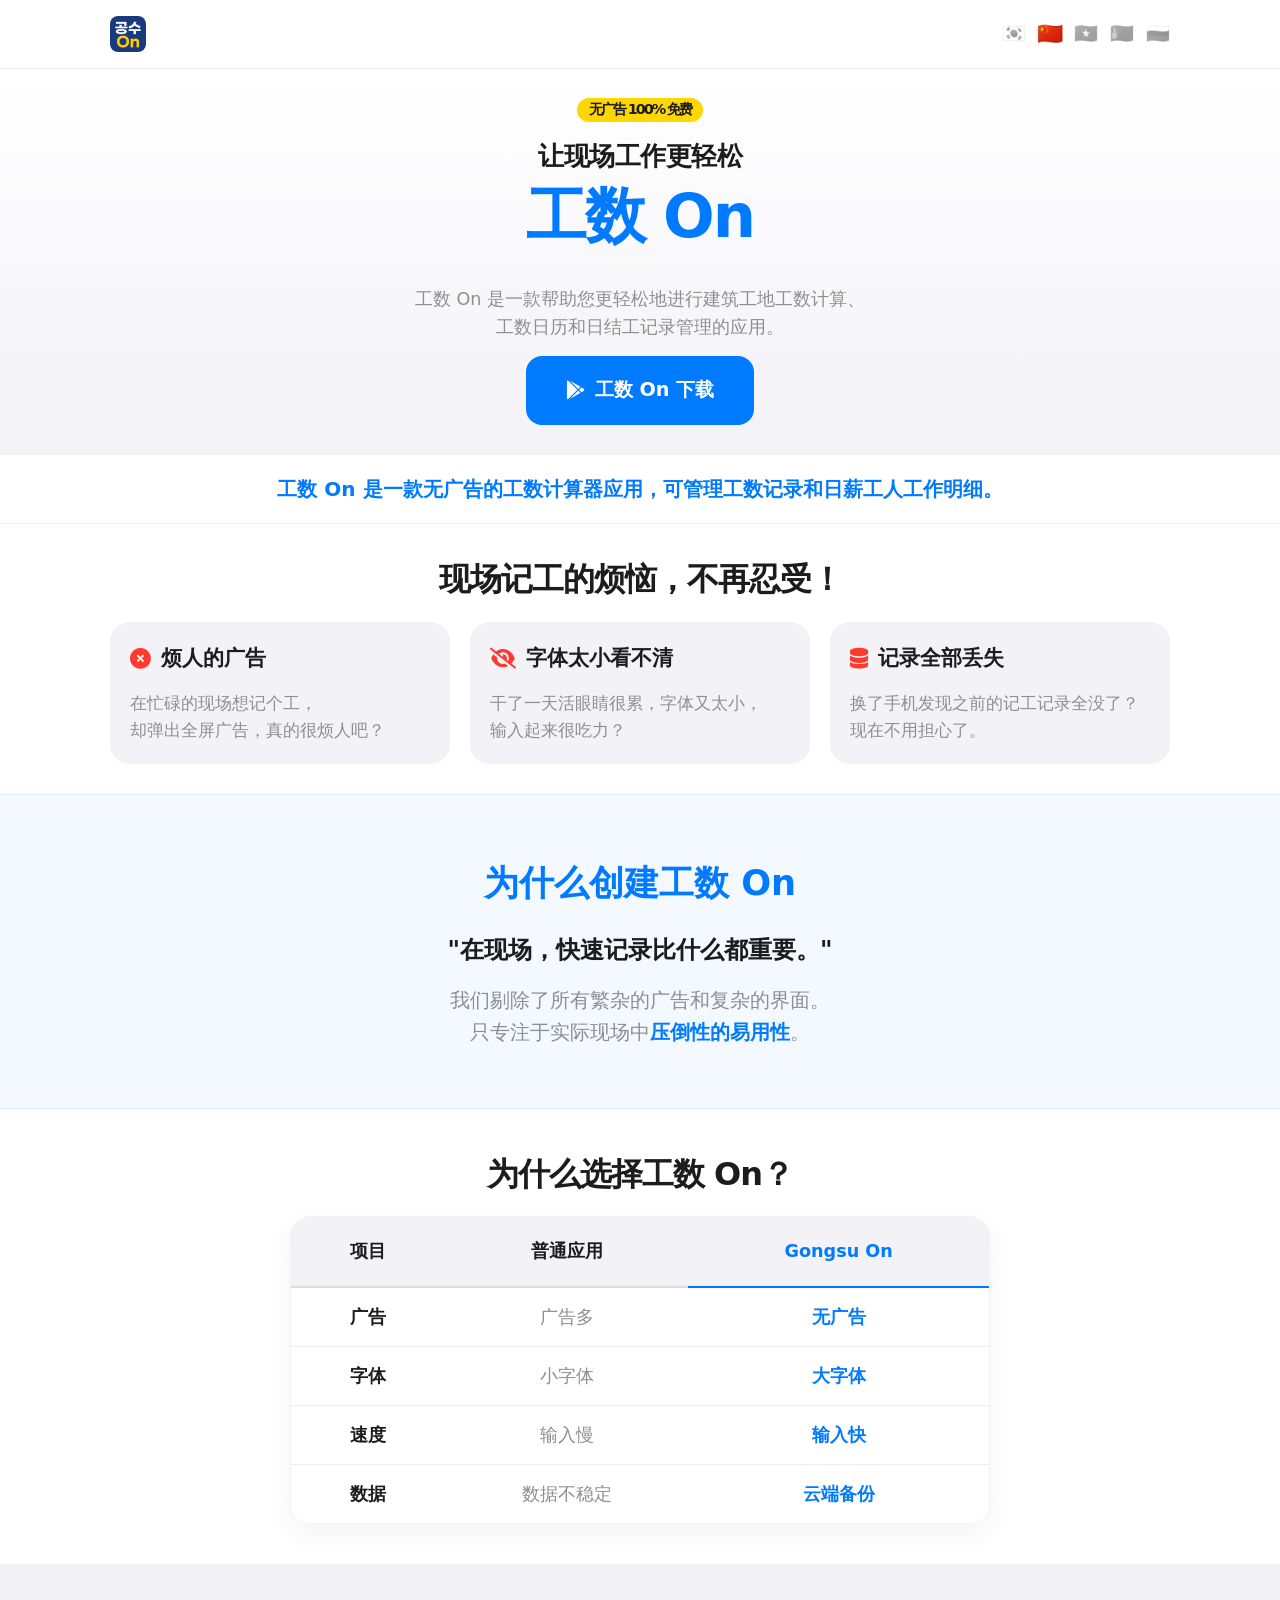
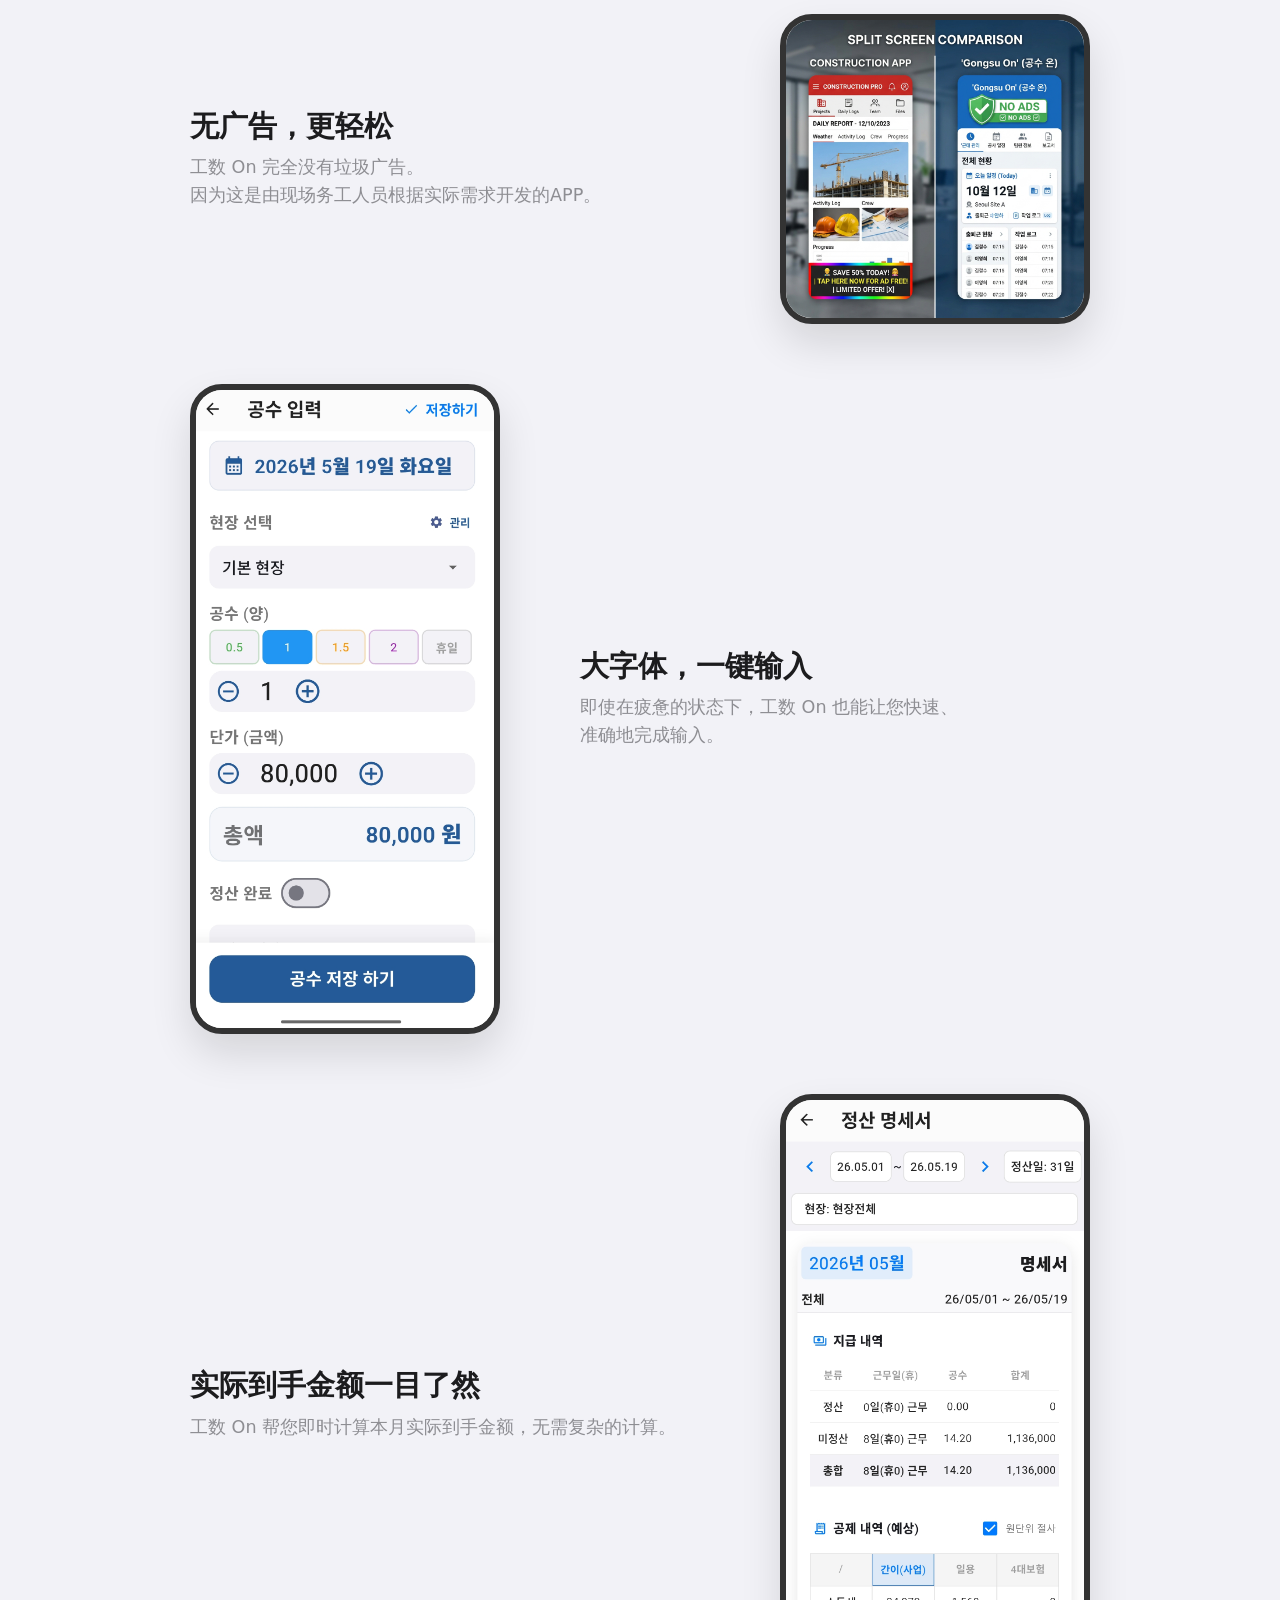
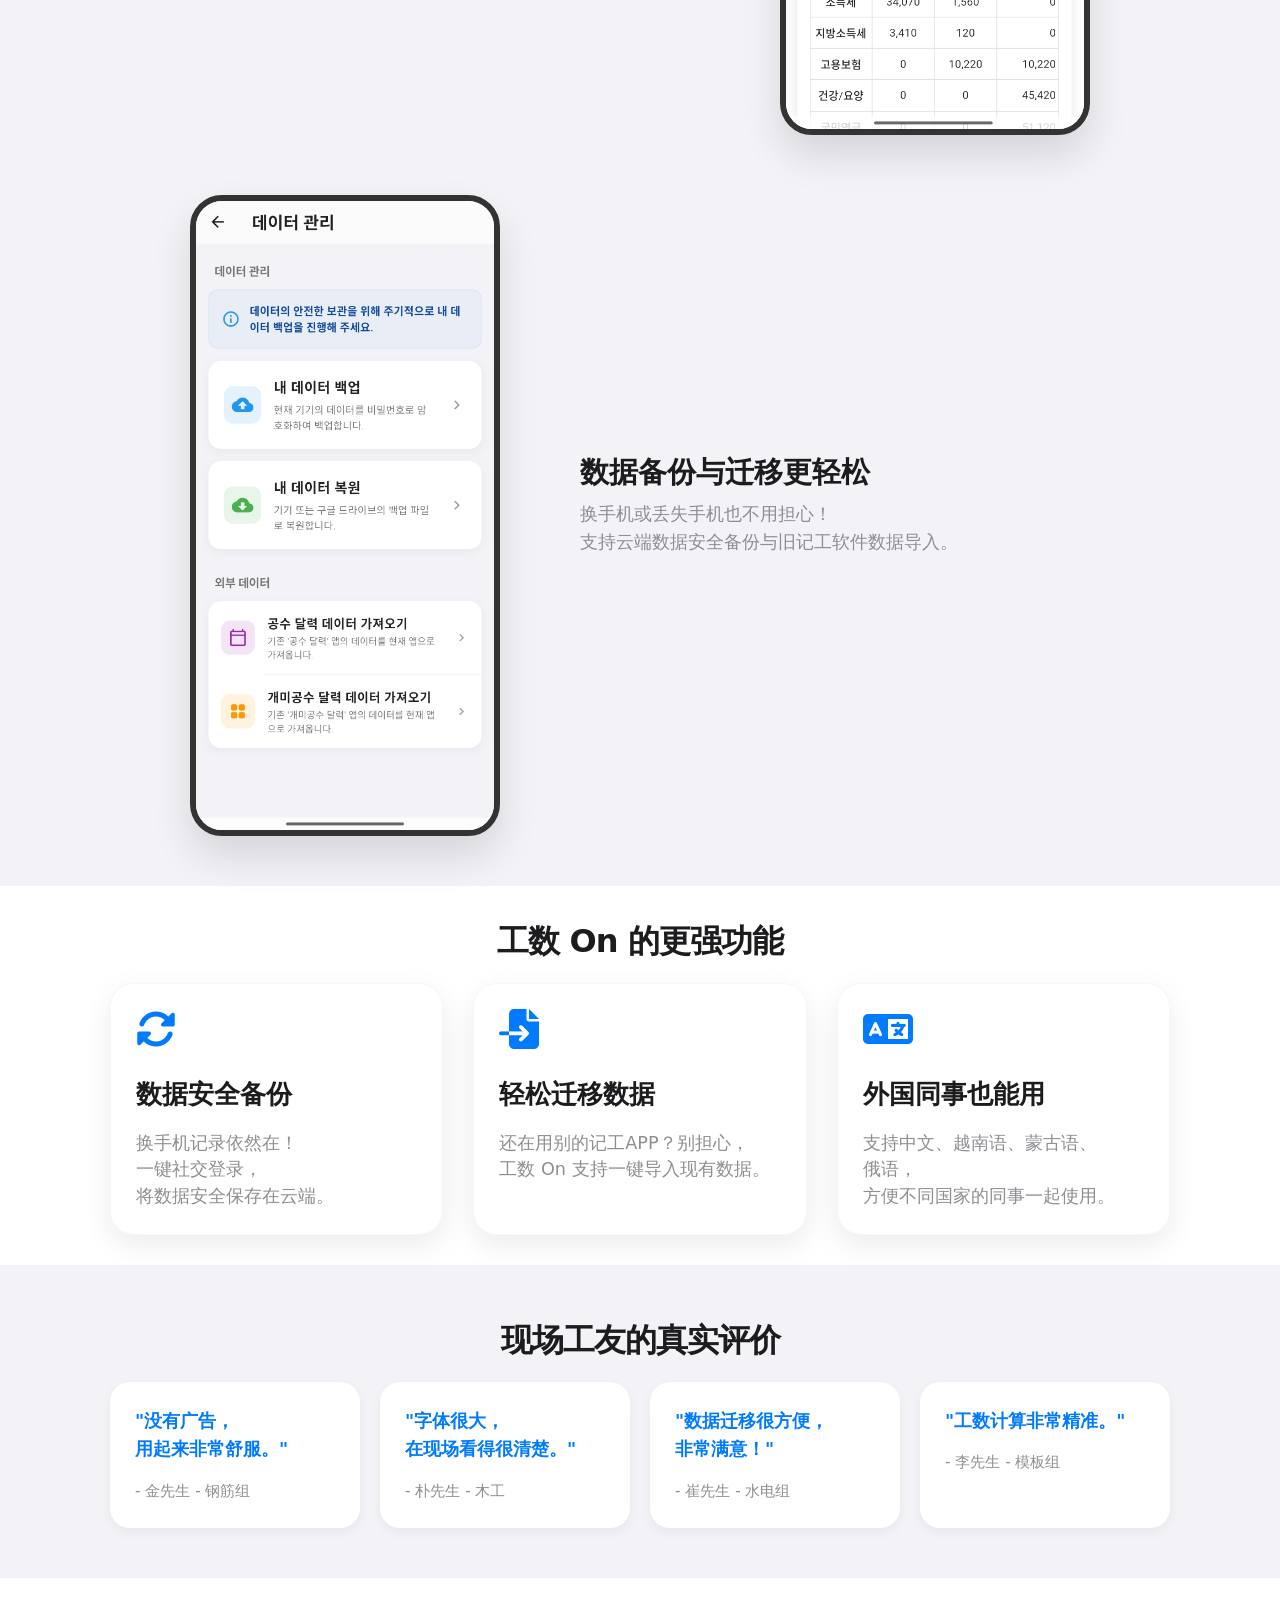
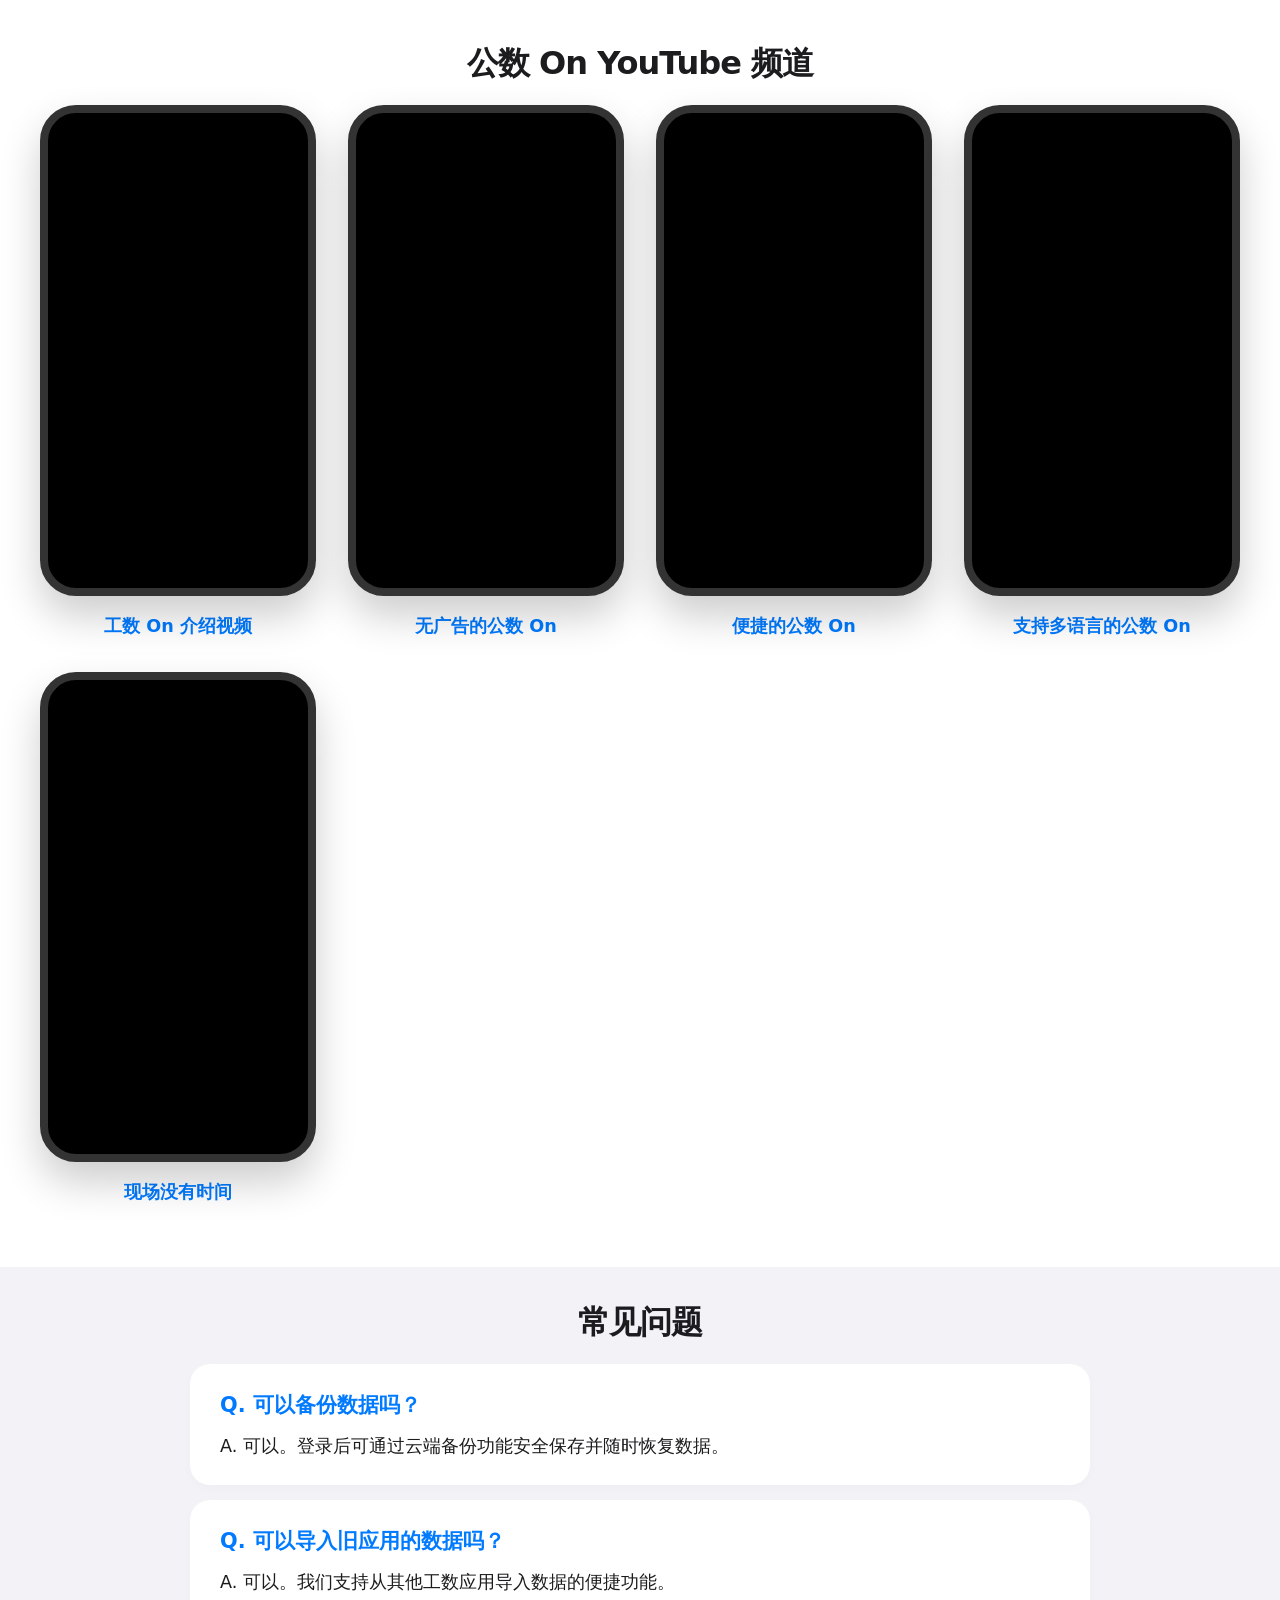
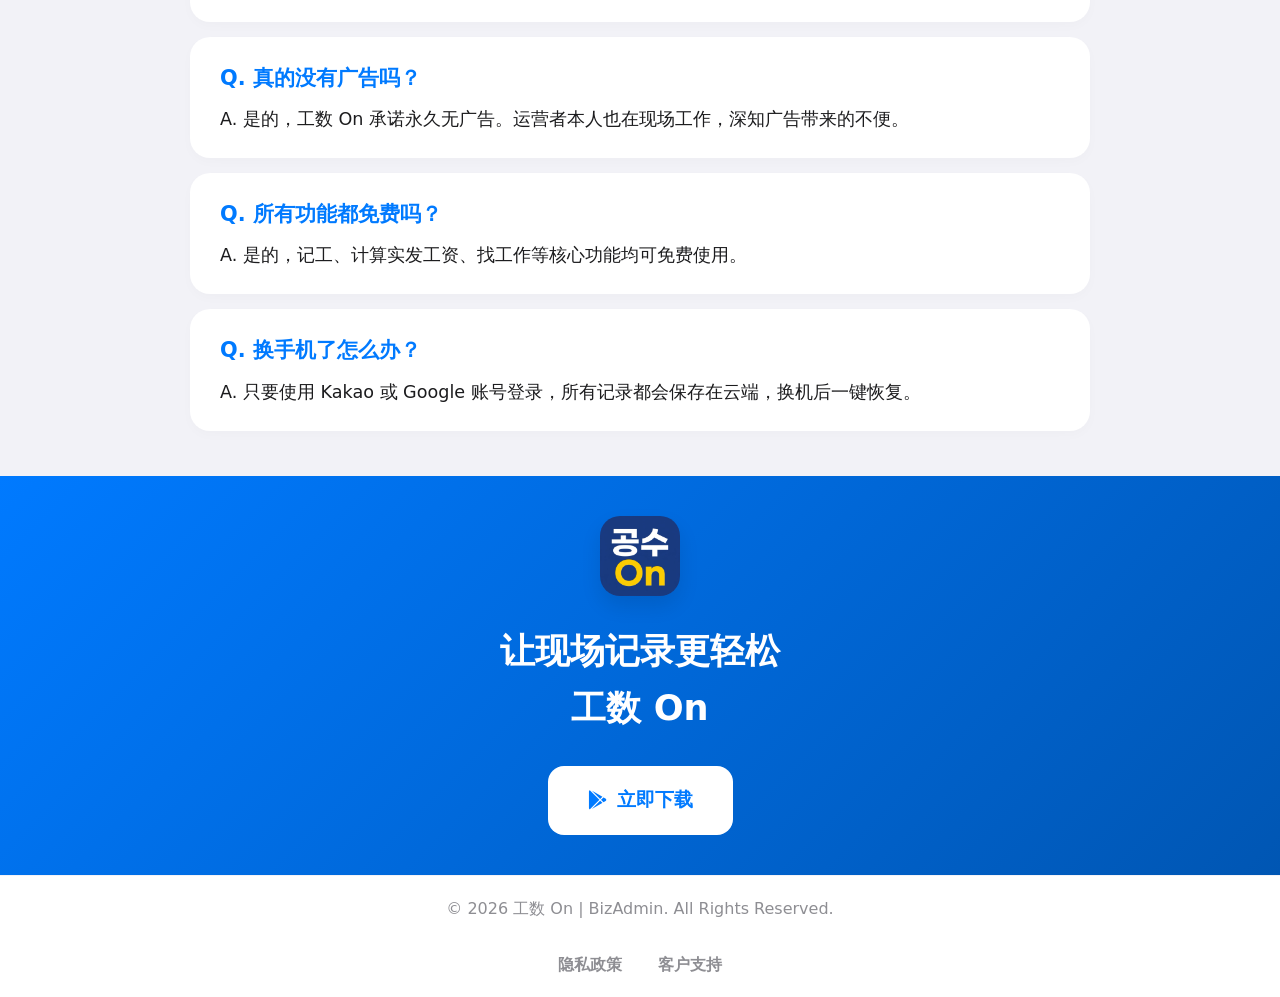
==== cn/index.html @ bff8cd94 "메뉴 추가 서브 메뉴 추가" ====
<!DOCTYPE html>
<html lang="zh">

<head>
    <meta charset="UTF-8">
    <meta name="viewport" content="width=device-width, initial-scale=1.0">

    <!-- SEO Meta Tags -->
    <title>让现场记录更轻松，无广告的工数 On - 智能记工记账计算器</title>
    <meta name="description" content="最简单的无广告记工APP！大字体、快速输入、实时税费计算。建筑现场工人的必备记工工具 —— 工数 On。">
    <meta name="keywords" content="记工计算器, 记工本, 建筑现场APP, 日薪计算, 记工, 现场管理, 无广告APP, 工数 On, 记工日历, 建筑招工">
    <link rel="icon" href="../assets/images/icon.png" type="image/png">
    <link rel="apple-touch-icon" href="../assets/images/icon.png">

    <!-- Open Graph / Facebook -->
    <meta property="og:type" content="website">
    <meta property="og:url" content="https://gongsuon.bizadmin.co.kr/cn/">
    <meta property="og:title" content="让现场记录更轻松，无广告的工数 On - 智能记工记账计算器">
    <meta property="og:description" content="最简单的无广告记工APP！大字体、快速输入、实时税费计算。">
    <meta property="og:image" content="https://gongsuon.bizadmin.co.kr/assets/images/og-image.png">

    <!-- Twitter -->
    <meta property="twitter:card" content="summary_large_image">
    <meta property="twitter:url" content="https://gongsuon.bizadmin.co.kr/cn/">
    <meta property="twitter:title" content="让现场记录更轻松，无广告的工数 On - 智能记工记账计算器">
    <meta property="twitter:description" content="最简单的无广告记工APP！大字体、快速输入、实时税费计算。">
    <meta property="twitter:image" content="https://gongsuon.bizadmin.co.kr/assets/images/og-image.png">

    <!-- Structured Data (JSON-LD) -->
    <script type="application/ld+json">
    {
      "@context": "https://schema.org",
      "@type": "SoftwareApplication",
      "name": "工数 On",
      "operatingSystem": "ANDROID",
      "applicationCategory": "BusinessApplication",
      "offers": {
        "@type": "Offer",
        "price": "0",
        "priceCurrency": "KRW"
      },
      "aggregateRating": {
        "@type": "AggregateRating",
        "ratingValue": "5.0",
        "ratingCount": "100"
      }
    }
    </script>
    <script type="application/ld+json">
    {
      "@context": "https://schema.org",
      "@type": "FAQPage",
      "mainEntity": [{
        "@type": "Question",
        "name": "真的没有广告吗？",
        "acceptedAnswer": {
          "@type": "Answer",
          "text": "是的，工数 On 承诺永久无广告。运营者本人也在现场工作，深知广告带来的不便。"
        }
      },
      {
        "@type": "Question",
        "name": "所有功能都免费吗？",
        "acceptedAnswer": {
          "@type": "Answer",
          "text": "是的，记工、计算实发工资、找工作等核心功能均可免费使用。"
        }
      },
      {
        "@type": "Question",
        "name": "换手机了怎么办？",
        "acceptedAnswer": {
          "@type": "Answer",
          "text": "只要使用 Kakao 或 Google 账号登录，所有记录都会保存在云端，换机后一键恢复。"
        }
      }]
    }
    </script>

    <link rel="stylesheet" href="https://cdnjs.cloudflare.com/ajax/libs/font-awesome/6.4.0/css/all.min.css">
    <style>
        :root {
            --primary: #007AFF;
            --primary-dark: #0056b3;
            --secondary: #FFD700;
            --danger: #FF3B30;
            --text-dark: #1C1C1E;
            --text-gray: #8E8E93;
            --bg-light: #F2F2F7;
            --card-shadow: 0 10px 30px rgba(0, 0, 0, 0.08);
        }

        * {
            margin: 0;
            padding: 0;
            box-sizing: border-box;
        }

        body {
            font-family: 'Pretendard', -apple-system, BlinkMacSystemFont, system-ui, sans-serif;
            line-height: 1.6;
            color: var(--text-dark);
            background-color: #fff;
            overflow-x: hidden;
            word-break: keep-all;
        }

        /* Utility */
        .container {
            max-width: 1100px;
            margin: 0 auto;
            padding: 0 20px;
        }

        header {
            background-color: rgba(255, 255, 255, 0.95);
            backdrop-filter: blur(10px);
            padding: 1rem 0;
            position: sticky;
            top: 0;
            z-index: 1000;
            box-shadow: 0 1px 0 rgba(0, 0, 0, 0.05);
        }

        header .container {
            display: flex;
            justify-content: space-between;
            align-items: center;
        }

        .logo-text {
            color: var(--primary);
            font-size: 1.5rem;
            font-weight: 900;
            display: flex;
            align-items: center;
            gap: 0.6rem;
            text-decoration: none;
            letter-spacing: -0.5px;
        }

        .logo-img {
            width: 36px;
            height: 36px;
            border-radius: 8px;
        }

        .lang-switcher {
            display: flex;
            gap: 12px;
        }

        .lang-switcher a {
            text-decoration: none;
            font-size: 1.2rem;
            filter: grayscale(1);
            opacity: 0.5;
            transition: all 0.3s;
        }

        .lang-switcher a:hover, .lang-switcher a.active {
            filter: grayscale(0);
            opacity: 1;
            transform: scale(1.1);
        }

        /* Hero */
        .hero {
            background: linear-gradient(180deg, #fff 0%, var(--bg-light) 100%);
            padding: 30px 0;
            text-align: center;
        }

                .hero h1 {
            margin-bottom: 2rem;
            line-height: 1.1;
            letter-spacing: -2px;
        }

        .hero h1 .sub-title {
            font-size: 1.2rem;
            font-weight: 600;
            color: var(--primary);
            display: block;
            margin-bottom: 12px;
            letter-spacing: 2px;
        }

        .hero h1 .main-title {
            font-size: 3.5rem;
            font-weight: 900;
            color: var(--text-dark);
            display: block;
        }

        .hero h1 .main-title span {
            color: var(--primary);
        }

        .no-ads-badge {
            display: inline-block;
            background-color: var(--secondary);
            color: var(--text-dark);
            font-size: 0.9rem;
            font-weight: 800;
            padding: 4px 12px;
            border-radius: 100px;
            vertical-align: middle;
            margin-bottom: 15px;
        }

        .hero p {
            font-size: 1.1rem;
            margin-bottom: 15px;
            color: var(--text-gray);
            max-width: 600px;
            margin-left: auto;
            margin-right: auto;
            font-weight: 500;
        }

        .download-btns {
            display: flex;
            justify-content: center;
            gap: 1rem;
            flex-wrap: wrap;
        }

        .btn {
            padding: 1.2rem 2.5rem;
            border-radius: 16px;
            font-weight: 800;
            text-decoration: none;
            transition: all 0.3s cubic-bezier(0.175, 0.885, 0.32, 1.275);
            display: inline-flex;
            align-items: center;
            gap: 10px;
            font-size: 1.2rem;
        }

        .btn-primary {
            background-color: var(--primary);
            color: #fff;
        }

        .btn-primary:hover {
            transform: translateY(-5px);
            box-shadow: 0 20px 40px rgba(0, 122, 255, 0.25);
        }

        /* Pain Points */
        .pain-points {
            padding: 30px 0;
            background-color: #fff;
        }

        .section-title {
            font-size: 2rem;
            margin-bottom: 1rem;
            font-weight: 900;
            text-align: center;
            letter-spacing: -1px;
        }

        .pain-grid {
            display: grid;
            grid-template-columns: repeat(auto-fit, minmax(280px, 1fr));
            gap: 20px;
        }

        .pain-card {
            background: var(--bg-light);
            padding: 20px;
            border-radius: 20px;
            text-align: left;
        }

        .pain-card h4 {
            font-size: 1.3rem;
            margin-bottom: 15px;
            display: flex;
            align-items: center;
            gap: 10px;
        }

        .pain-card i {
            color: var(--danger);
        }

        .pain-card p {
            color: var(--text-gray);
            font-size: 1.05rem;
        }

        /* Solution / Proof */
        .proof-section {
            padding: 50px 0;
            background-color: var(--bg-light);
        }

        .proof-item {
            display: flex;
            align-items: center;
            justify-content: center;
            gap: 80px;
            margin-bottom: 60px;
            max-width: 900px;
            margin-left: auto;
            margin-right: auto;
        }

        .proof-item:last-child {
            margin-bottom: 0;
        }

        .proof-item:nth-child(even) {
            flex-direction: row-reverse;
        }

        .proof-text {
            flex: 1;
        }

        .proof-text h3 {
            font-size: 1.8rem;
            font-weight: 900;
            margin-bottom: 10px;
            line-height: 1.2;
        }

        .proof-text p {
            font-size: 1.1rem;
            color: var(--text-gray);
            margin-bottom: 20px;
        }

        .proof-img {
            width: 100%;
            max-width: 310px;
            border-radius: 32px;
            box-shadow: 0 20px 40px rgba(0, 0, 0, 0.12);
            overflow: hidden;
            transition: transform 0.5s ease;
            background-color: #fff;
            border: 6px solid #333;
        }

        .proof-img:hover {
            transform: scale(1.02);
        }

        .proof-img img {
            width: 100%;
            display: block;
        }

        /* Features */
        .features {
            padding: 30px 0;
        }

        .feature-grid {
            display: grid;
            grid-template-columns: repeat(auto-fit, minmax(320px, 1fr));
            gap: 30px;
        }

        .feature-card {
            background: #fff;
            padding: 25px;
            border-radius: 24px;
            box-shadow: var(--card-shadow);
            transition: all 0.3s;
            border: 1px solid rgba(0, 0, 0, 0.03);
        }

        .feature-card:hover {
            transform: translateY(-10px);
            box-shadow: 0 30px 60px rgba(0, 122, 255, 0.1);
        }

        .feature-card i {
            font-size: 2.5rem;
            color: var(--primary);
            margin-bottom: 25px;
            display: block;
        }

        .feature-card h3 {
            font-size: 1.6rem;
            margin-bottom: 15px;
            font-weight: 800;
        }

        .feature-card p {
            color: var(--text-gray);
            font-size: 1.1rem;
            line-height: 1.5;
        }

        /* FAQ */
        .faq {
            background-color: var(--bg-light);
            padding: 30px 0;
        }

        .faq-container {
            max-width: 900px;
            margin: 0 auto;
        }

        .faq-item {
            margin-bottom: 15px;
            background: #fff;
            padding: 25px 30px;
            border-radius: 20px;
            box-shadow: 0 4px 12px rgba(0, 0, 0, 0.02);
        }

        .faq-item h4 {
            color: var(--primary);
            margin-bottom: 10px;
            font-size: 1.3rem;
            font-weight: 800;
        }

        .faq-item p {
            color: var(--text-dark);
            font-size: 1.1rem;
        }

        /* CTA */
        .final-cta {
            padding: 40px 0;
            text-align: center;
            background: linear-gradient(135deg, var(--primary) 0%, var(--primary-dark) 100%);
            color: #fff;
        }

        .final-cta h2 {
            font-size: 2.2rem;
            font-weight: 900;
            margin-bottom: 30px;
        }

        .cta-logo {
            width: 80px;
            height: 80px;
            border-radius: 20px;
            margin-bottom: 20px;
            box-shadow: 0 10px 20px rgba(0, 0, 0, 0.1);
        }

        .btn-white {
            background-color: #fff;
            color: var(--primary);
        }

        /* Footer */
        .footer {
            background-color: #fff;
            color: var(--text-gray);
            padding: 20px 0;
            text-align: center;
            border-top: 1px solid var(--bg-light);
        }

        .footer-links {
            margin-top: 30px;
        }

        .footer-links a {
            color: var(--text-gray);
            text-decoration: none;
            margin: 0 15px;
            font-weight: 600;
        }

        /* 비디오 섹션 스타일 */
        .video-section {
            background-color: #fff;
            padding: 60px 20px;
        }

        .video-grid {
            display: grid;
            grid-template-columns: repeat(4, 1fr);
            gap: 2rem;
            max-width: 1200px;
            margin: 0 auto;
            justify-items: center;
        }

        @media (max-width: 1200px) {
            .video-grid {
                grid-template-columns: repeat(2, 1fr);
            }
        }

        @media (max-width: 680px) {
            .video-grid {
                grid-template-columns: 1fr;
            }
        }

        .video-card {
            width: 100%;
            max-width: 315px;
            background: #000;
            border-radius: 36px;
            padding: 4px;
            box-shadow: 0 20px 40px rgba(0,0,0,0.2);
            border: 8px solid #333;
            aspect-ratio: 9/16;
            position: relative;
            overflow: hidden;
        }

        .video-card iframe {
            width: 100%;
            height: 100%;
            border-radius: 28px;
            border: none;
        }

        .video-info {
            text-align: center;
            margin-top: 1rem;
        }

        .video-info h4 {
            font-size: 1.1rem;
            color: var(--primary);
        }

        @media (max-width: 768px) {
            .hero h1 {
                font-size: 2.5rem;
            }

            .hero p {
                font-size: 1.1rem;
            }

            .section-title {
                font-size: 2.2rem;
            }

            .proof-item {
                flex-direction: column-reverse !important;
                text-align: center;
                gap: 30px;
                margin-bottom: 50px;
            }

            .proof-item:nth-child(even) {
                flex-direction: column-reverse !important;
            }

            .proof-text {
                width: 100%;
            }

            .proof-img {
                margin: 0 auto;
                max-width: 260px;
            }
        }
    </style>
</head>

<body>

    <header>
        <div class="container">
            <a href="../index.html" class="logo-text">
                <img src="../assets/images/icon.png" alt="工数 On Logo" class="logo-img">
            </a>
            <div class="lang-switcher">
                <a href="../index.html" title="한국어">🇰🇷</a>
                <a href="#" class="active" title="中文">🇨🇳</a>
                <a href="../vn/index.html" title="Tiếng Việt">🇻🇳</a>
                <a href="../mn/index.html" title="Монгол">🇲🇳</a>
                <a href="../ru/index.html" title="Русский">🇷🇺</a>
            </div>
        </div>
    </header>

    <main>
        <section class="hero">
            <div class="container">
                <h1>
                    <span class="no-ads-badge" style="background-color: var(--secondary); color: var(--text-dark); margin-bottom: 20px; vertical-align: middle;">无广告 100% 免费</span>
                    <span class="sub-title" style="font-size: 1.6rem; font-weight: 700; color: var(--text-dark); display: block; margin-bottom: 10px; letter-spacing: -0.5px;">让现场工作更轻松</span>
                    <span class="main-title" style="font-size: 3.8rem; font-weight: 900; display: block; line-height: 1.2;"><span>工数 On</span></span>
                </h1>
                <p>工数 On 是一款帮助您更轻松地进行建筑工地工数计算、工数日历和日结工记录管理的应用。</p>
                <div class="download-btns">
                    <a href="https://play.google.com/store/apps/details?id=kr.co.bizadmin.gongsuon" class="btn btn-primary">
                        <i class="fab fa-google-play"></i> 工数 On 下载
                    </a>
                </div>
            </div>
        </section>

        <section style="background-color: #fff; padding: 20px 0; border-bottom: 1px solid var(--bg-light);">
            <div class="container" style="text-align: center;">
                <p style="font-weight: 900; font-size: 1.25rem; color: var(--primary); line-height: 1.4;">
                    工数 On 是一款无广告的工数计算器应用，可管理工数记录和日薪工人工作明细。
                </p>
            </div>
        </section>

        <section class="pain-points">
            <div class="container">
                <h2 class="section-title">现场记工的烦恼，不再忍受！</h2>
                <div class="pain-grid">
                    <div class="pain-card">
                        <h4><i class="fas fa-times-circle"></i> 烦人的广告</h4>
                        <p>在忙碌的现场想记个工，却弹出全屏广告，真的很烦人吧？</p>
                    </div>
                    <div class="pain-card">
                        <h4><i class="fas fa-eye-slash"></i> 字体太小看不清</h4>
                        <p>干了一天活眼睛很累，字体又太小，输入起来很吃力？</p>
                    </div>
                    <div class="pain-card">
                        <h4><i class="fas fa-database"></i> 记录全部丢失</h4>
                        <p>换了手机发现之前的记工记录全没了？现在不用担心了。</p>
                    </div>
                </div>
            </div>
        </section>

        <section style="background-color: #F4F9FF; color: var(--text-dark); padding: 60px 0; text-align: center; border-top: 1px solid rgba(0, 122, 255, 0.08); border-bottom: 1px solid rgba(0, 122, 255, 0.08);">
            <div class="container">
                <h2 style="font-size: 2.2rem; font-weight: 900; margin-bottom: 20px; color: var(--primary);">为什么创建工数 On</h2>
                <p style="font-size: 1.5rem; font-weight: 700; line-height: 1.6; margin-bottom: 15px; color: var(--text-dark);">
                    "在现场，快速记录比什么都重要。"
                </p>
                <p style="font-size: 1.25rem; font-weight: 500; color: var(--text-gray); max-width: 800px; margin: 0 auto;">
                    我们剔除了所有繁杂的广告和复杂的界面。<br>只专注于实际现场中<b style="color: var(--primary);">压倒性的易用性</b>。
                </p>
            </div>
        </section>

        <section class="comparison" style="padding: 40px 0; background-color: #fff;">
            <div class="container">
                <h2 class="section-title">为什么选择工数 On？</h2>
                <div style="max-width: 700px; margin: 0 auto; overflow: hidden; border-radius: 20px; box-shadow: 0 10px 30px rgba(0,0,0,0.05); border: 1px solid var(--bg-light);">
                    <table style="width: 100%; border-collapse: collapse; background-color: #fff; text-align: center; font-size: 1.1rem;">
                        <thead>
                            <tr style="background-color: var(--bg-light); color: var(--text-dark);">
                                <th style="padding: 20px; border-bottom: 2px solid #ddd;">项目</th>
                                <th style="padding: 20px; border-bottom: 2px solid #ddd;">普通应用</th>
                                <th style="padding: 20px; border-bottom: 2px solid var(--primary); color: var(--primary); font-weight: 900;">Gongsu On</th>
                            </tr>
                        </thead>
                        <tbody>
                            <tr>
                                <td style="padding: 15px; border-bottom: 1px solid #eee; font-weight: 600;">广告</td>
                                <td style="padding: 15px; border-bottom: 1px solid #eee; color: var(--text-gray);">广告多</td>
                                <td style="padding: 15px; border-bottom: 1px solid #eee; color: var(--primary); font-weight: 800;">无广告</td>
                            </tr>
                            <tr>
                                <td style="padding: 15px; border-bottom: 1px solid #eee; font-weight: 600;">字体</td>
                                <td style="padding: 15px; border-bottom: 1px solid #eee; color: var(--text-gray);">小字体</td>
                                <td style="padding: 15px; border-bottom: 1px solid #eee; color: var(--primary); font-weight: 800;">大字体</td>
                            </tr>
                            <tr>
                                <td style="padding: 15px; border-bottom: 1px solid #eee; font-weight: 600;">速度</td>
                                <td style="padding: 15px; border-bottom: 1px solid #eee; color: var(--text-gray);">输入慢</td>
                                <td style="padding: 15px; border-bottom: 1px solid #eee; color: var(--primary); font-weight: 800;">输入快</td>
                            </tr>
                            <tr>
                                <td style="padding: 15px; font-weight: 600;">数据</td>
                                <td style="padding: 15px; color: var(--text-gray);">数据不稳定</td>
                                <td style="padding: 15px; color: var(--primary); font-weight: 800;">云端备份</td>
                            </tr>
                        </tbody>
                    </table>
                </div>
            </div>
        </section>

        <section class="proof-section">
            <div class="container">
                <div class="proof-item">
                    <div class="proof-text">
                        <h3>无广告，更轻松</h3>
                        <p>工数 On 完全没有垃圾广告。因为这是由现场务工人员根据实际需求开发的APP。</p>
                    </div>
                    <div class="proof-img">
                        <img src="../assets/images/screenshot_noads.png" alt="工数 On 记工日历画面" loading="lazy">
                    </div>
                </div>

                <div class="proof-item">
                    <div class="proof-text">
                        <h3>大字体，一键输入</h3>
                        <p>即使在疲惫的状态下，工数 On 也能让您快速、准确地完成输入。</p>
                    </div>
                    <div class="proof-img">
                        <img src="../assets/images/screenshot_input.png" alt="工数 On 一键快速输入画面" loading="lazy">
                    </div>
                </div>

                <div class="proof-item">
                    <div class="proof-text">
                        <h3>实际到手金额一目了然</h3>
                        <p>工数 On 帮您即时计算本月实际到手金额，无需复杂的计算。</p>
                    </div>
                    <div class="proof-img">
                        <img src="../assets/images/screenshot_tax.png" alt="工数 On 薪资结算明细及实发工资画面" loading="lazy">
                    </div>
                </div>

                <div class="proof-item">
                    <div class="proof-text">
                        <h3>数据备份与迁移更轻松</h3>
                        <p>换手机或丢失手机也不用担心！支持云端数据安全备份与旧记工软件数据导入。</p>
                    </div>
                    <div class="proof-img">
                        <img src="../assets/images/screenshot_data.png" alt="工数 On 云端数据备份与导入画面" loading="lazy">
                    </div>
                </div>
            </div>
        </section>

        <section class="features">
            <div class="container">
                <h2 class="section-title">工数 On 的更强功能</h2>
                <div class="feature-grid">
                    <article class="feature-card">
                        <i class="fas fa-sync-alt"></i>
                        <h3>数据安全备份</h3>
                        <p>换手机记录依然在！一键社交登录，将数据安全保存在云端。</p>
                    </article>
                    <article class="feature-card">
                        <i class="fas fa-file-import"></i>
                        <h3>轻松迁移数据</h3>
                        <p>还在用别的记工APP？别担心，工数 On 支持一键导入现有数据。</p>
                    </article>
                    <article class="feature-card">
                        <i class="fas fa-language"></i>
                        <h3>外国同事也能用</h3>
                        <p>支持中文、越南语、蒙古语、俄语，方便不同国家的同事一起使用。</p>
                    </article>
                </div>
            </div>
        </section>

        <section class="reviews" style="padding: 50px 0; background-color: var(--bg-light);">
            <div class="container">
                <h2 class="section-title">现场工友的真实评价</h2>
                <div style="display: grid; grid-template-columns: repeat(auto-fit, minmax(250px, 1fr)); gap: 20px;">
                    <div style="background: #fff; padding: 25px; border-radius: 20px; box-shadow: 0 4px 12px rgba(0,0,0,0.05);">
                        <p style="font-size: 1.1rem; font-weight: 700; margin-bottom: 15px; color: var(--primary);">"没有广告，用起来非常舒服。"</p>
                        <p style="color: var(--text-gray); font-size: 0.95rem;">- 金先生 - 钢筋组</p>
                    </div>
                    <div style="background: #fff; padding: 25px; border-radius: 20px; box-shadow: 0 4px 12px rgba(0,0,0,0.05);">
                        <p style="font-size: 1.1rem; font-weight: 700; margin-bottom: 15px; color: var(--primary);">"字体很大，在现场看得很清楚。"</p>
                        <p style="color: var(--text-gray); font-size: 0.95rem;">- 朴先生 - 木工</p>
                    </div>
                    <div style="background: #fff; padding: 25px; border-radius: 20px; box-shadow: 0 4px 12px rgba(0,0,0,0.05);">
                        <p style="font-size: 1.1rem; font-weight: 700; margin-bottom: 15px; color: var(--primary);">"数据迁移很方便，非常满意！"</p>
                        <p style="color: var(--text-gray); font-size: 0.95rem;">- 崔先生 - 水电组</p>
                    </div>
                    <div style="background: #fff; padding: 25px; border-radius: 20px; box-shadow: 0 4px 12px rgba(0,0,0,0.05);">
                        <p style="font-size: 1.1rem; font-weight: 700; margin-bottom: 15px; color: var(--primary);">"工数计算非常精准。"</p>
                        <p style="color: var(--text-gray); font-size: 0.95rem;">- 李先生 - 模板组</p>
                    </div>
                </div>
            </div>
        </section>

        <section class="video-section">
            <h2 class="section-title">公数 On YouTube 频道</h2>
            <div class="video-grid">
                <!-- Video 1 (Shorts) -->
                <div class="video-item">
                    <div class="video-card">
                        <iframe loading="lazy" src="https://www.youtube.com/embed/T2AGgbpWkpI" title="工数 On 介绍视频" allow="accelerometer; autoplay; clipboard-write; encrypted-media; gyroscope; picture-in-picture" allowfullscreen=""></iframe>
                    </div>
                    <div class="video-info">
                        <h4>工数 On 介绍视频</h4>
                    </div>
                </div>
                <!-- Video 2 -->
                <div class="video-item">
                    <div class="video-card">
                        <iframe loading="lazy" src="https://www.youtube.com/embed/Q60rTrWI8sE" title="Gongsu On App Guide 1" allow="accelerometer; autoplay; clipboard-write; encrypted-media; gyroscope; picture-in-picture" allowfullscreen=""></iframe>
                    </div>
                    <div class="video-info">
                        <h4>无广告的公数 On</h4>
                    </div>
                </div>
                <!-- Video 3 -->
                <div class="video-item">
                    <div class="video-card">
                        <iframe loading="lazy" src="https://www.youtube.com/embed/vVAQa6FYk2w" title="Gongsu On App Guide 2" allow="accelerometer; autoplay; clipboard-write; encrypted-media; gyroscope; picture-in-picture" allowfullscreen=""></iframe>
                    </div>
                    <div class="video-info">
                        <h4>便捷的公数 On</h4>
                    </div>
                </div>
                <!-- Video 4 -->
                <div class="video-item">
                    <div class="video-card">
                        <iframe loading="lazy" src="https://www.youtube.com/embed/tVm_gVzPil8" title="Gongsu On App Guide 3" allow="accelerometer; autoplay; clipboard-write; encrypted-media; gyroscope; picture-in-picture" allowfullscreen=""></iframe>
                    </div>
                    <div class="video-info">
                        <h4>支持多语言的公数 On</h4>
                    </div>
                </div>
                <!-- Video 5 -->
                <div class="video-item">
                    <div class="video-card">
                        <iframe loading="lazy" src="https://www.youtube.com/embed/oolmIWpYYhc" title="Gongsu On App Guide 4" allow="accelerometer; autoplay; clipboard-write; encrypted-media; gyroscope; picture-in-picture" allowfullscreen=""></iframe>
                    </div>
                    <div class="video-info">
                        <h4>现场没有时间</h4>
                    </div>
                </div>
            </div>
        </section>

        <section class="faq">
            <div class="container">
                <h2 class="section-title">常见问题</h2>
                <div class="faq-container">
                    <div class="faq-item">
                        <h4>Q. 可以备份数据吗？</h4>
                        <p>A. 可以。登录后可通过云端备份功能安全保存并随时恢复数据。</p>
                    </div>
                    <div class="faq-item">
                        <h4>Q. 可以导入旧应用的数据吗？</h4>
                        <p>A. 可以。我们支持从其他工数应用导入数据的便捷功能。</p>
                    </div>
                    <div class="faq-item">
                        <h4>Q. 真的没有广告吗？</h4>
                        <p>A. 是的，工数 On 承诺永久无广告。运营者本人也在现场工作，深知广告带来的不便。</p>
                    </div>
                    <div class="faq-item">
                        <h4>Q. 所有功能都免费吗？</h4>
                        <p>A. 是的，记工、计算实发工资、找工作等核心功能均可免费使用。</p>
                    </div>
                    <div class="faq-item">
                        <h4>Q. 换手机了怎么办？</h4>
                        <p>A. 只要使用 Kakao 或 Google 账号登录，所有记录都会保存在云端，换机后一键恢复。</p>
                    </div>
                </div>
            </div>
        </section>

        <section class="final-cta">
            <div class="container">
                <img src="../assets/images/icon.png" alt="工数 On APP图标" class="cta-logo" loading="lazy">
                <h2>让现场记录更轻松<br>工数 On</h2>
                <a href="https://play.google.com/store/apps/details?id=kr.co.bizadmin.gongsuon" class="btn btn-white">
                    <i class="fab fa-google-play"></i> 立即下载
                </a>
            </div>
        </section>
    </main>

    <footer class="footer">
        <div class="container">
            <p>&copy; 2026 工数 On | BizAdmin. All Rights Reserved.</p>
            <nav class="footer-links">
                <a href="../privacy.html">隐私政策</a>
                <a href="mailto:admin.bizadmin@google.com">客户支持</a>
            </nav>
        </div>
    </footer>

</body>

</html>
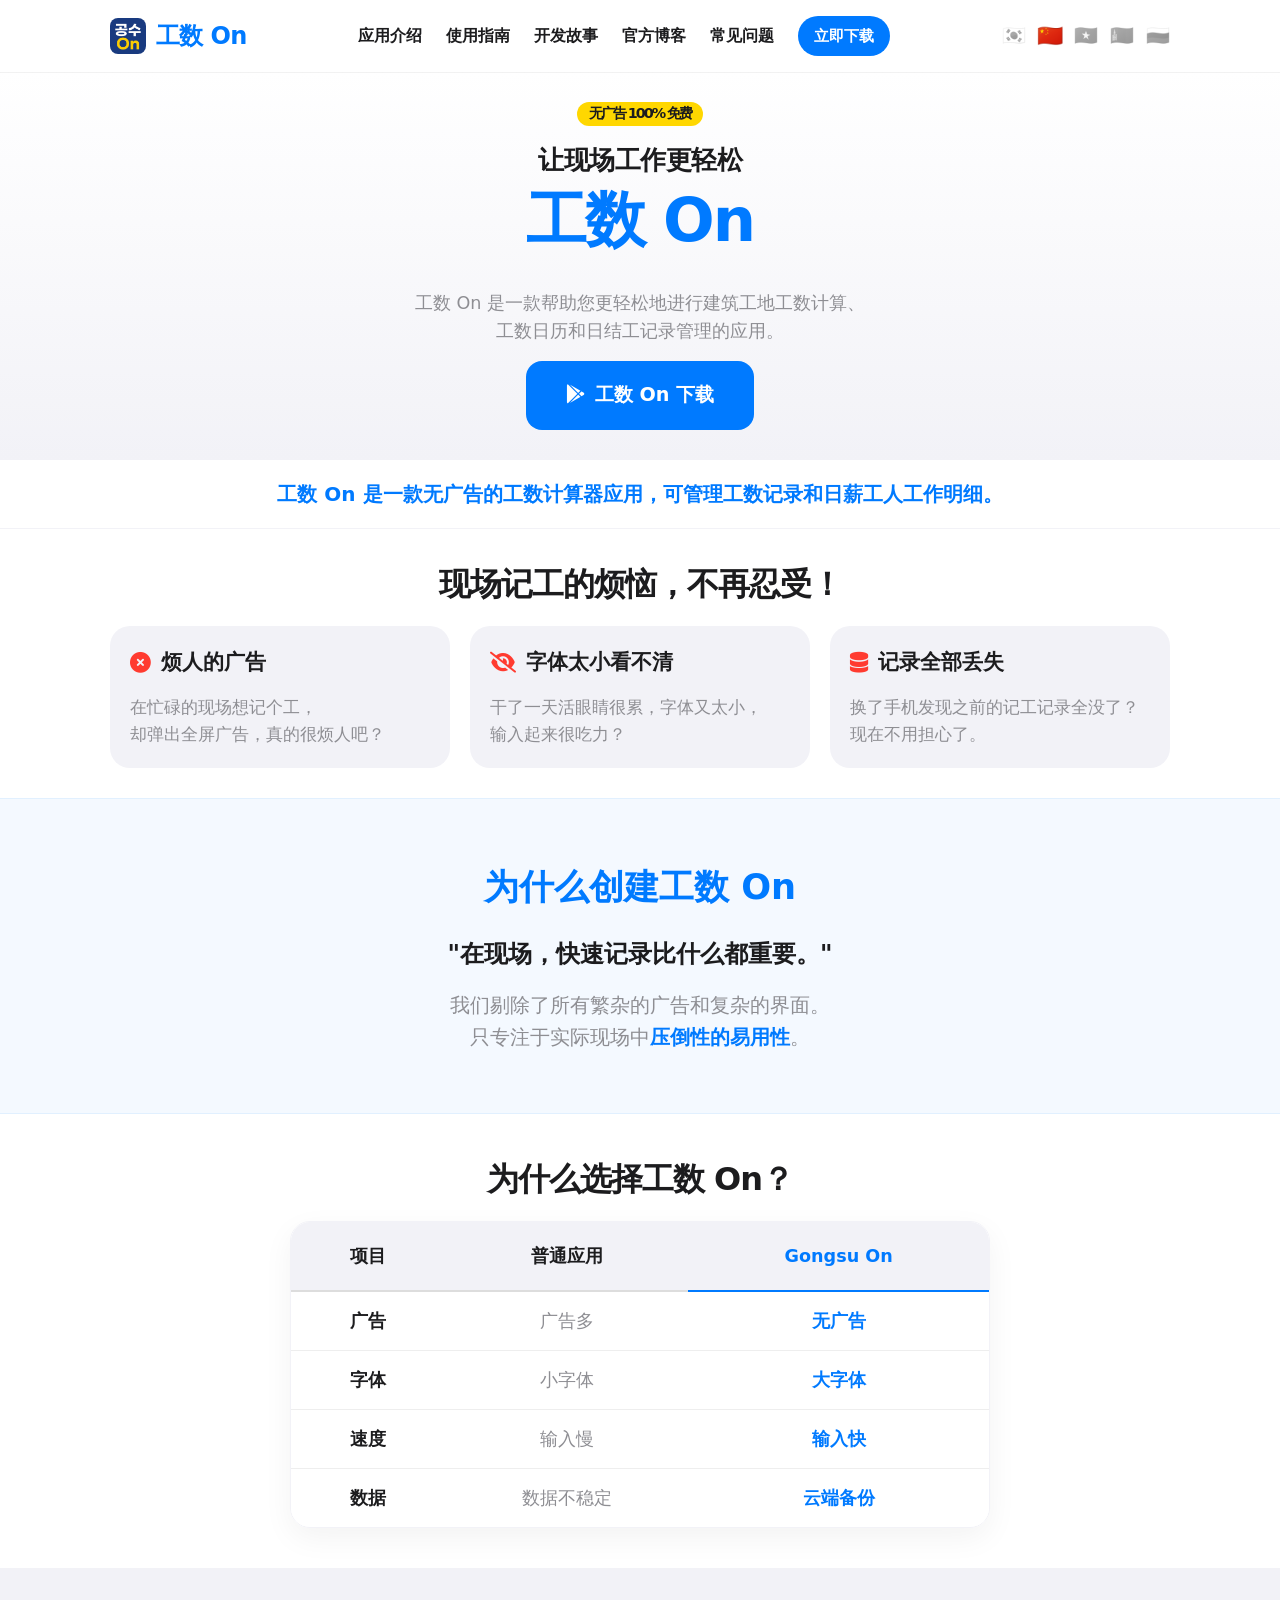
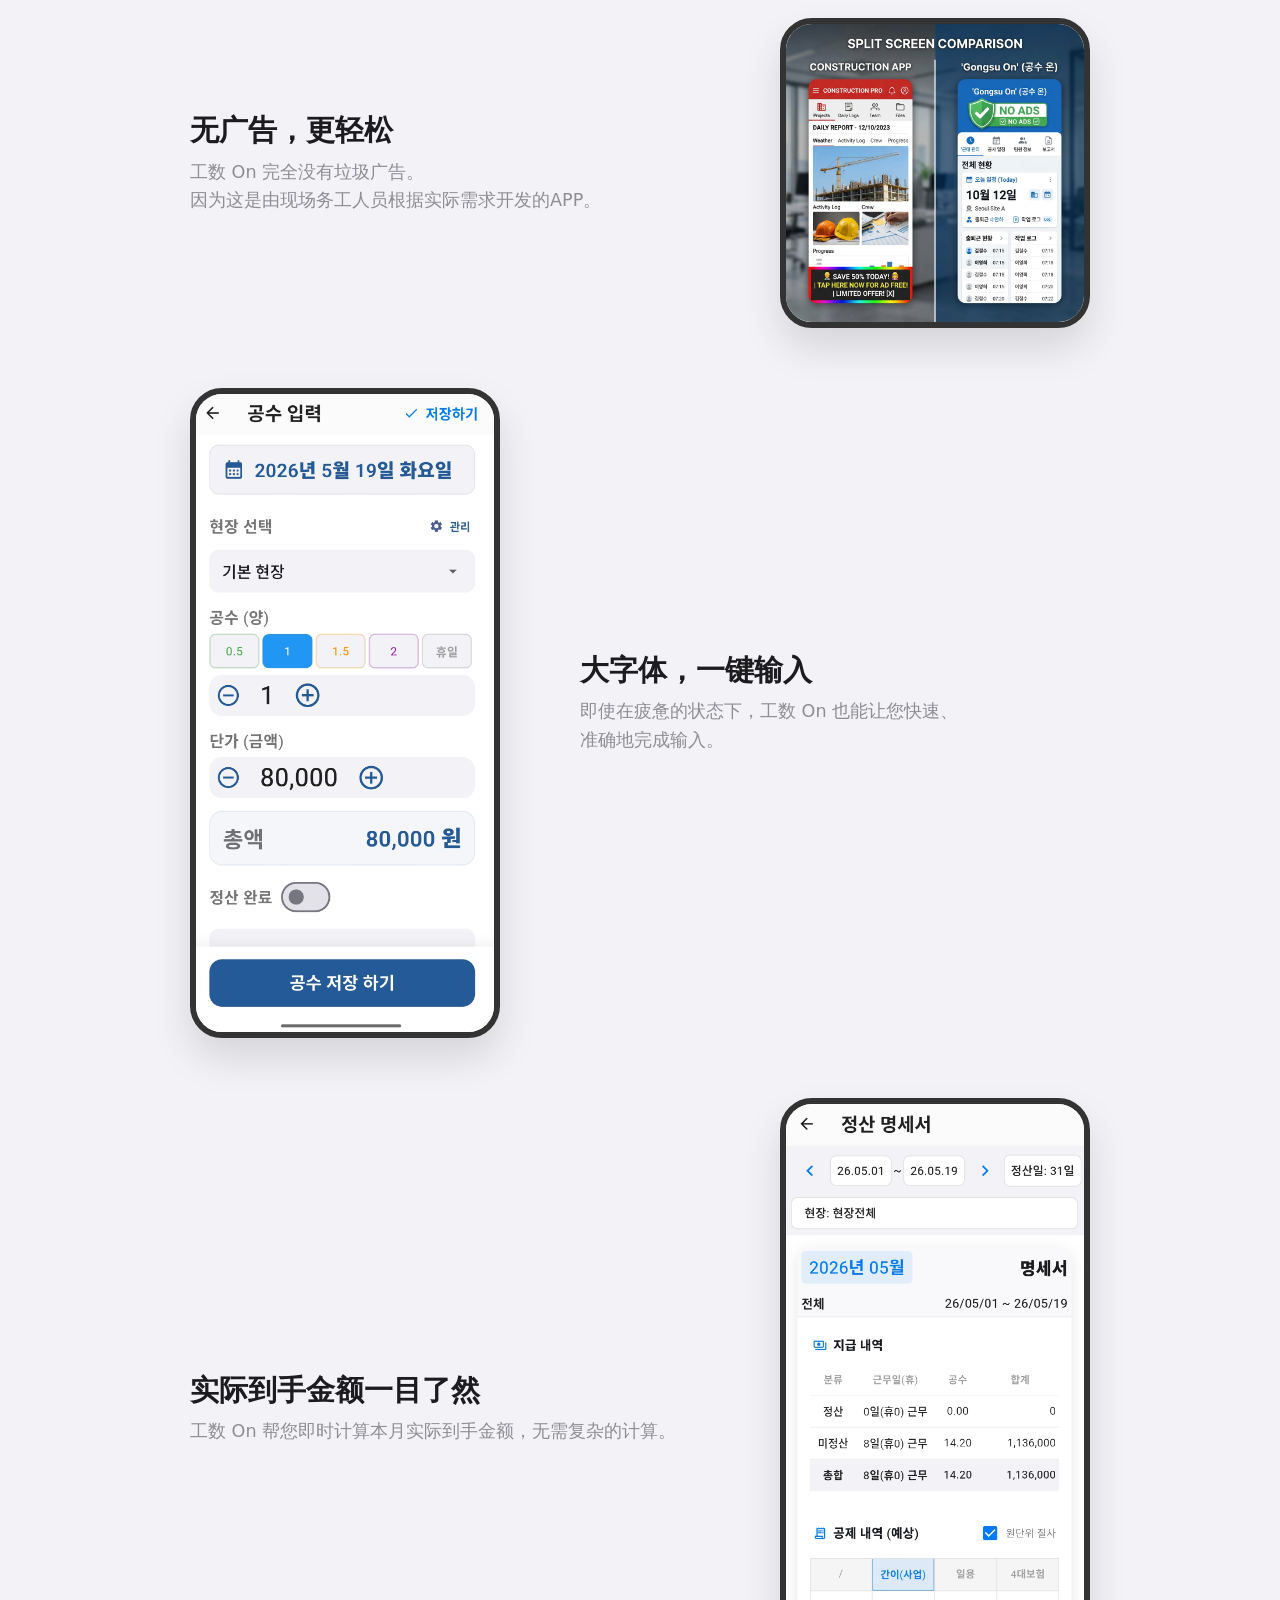
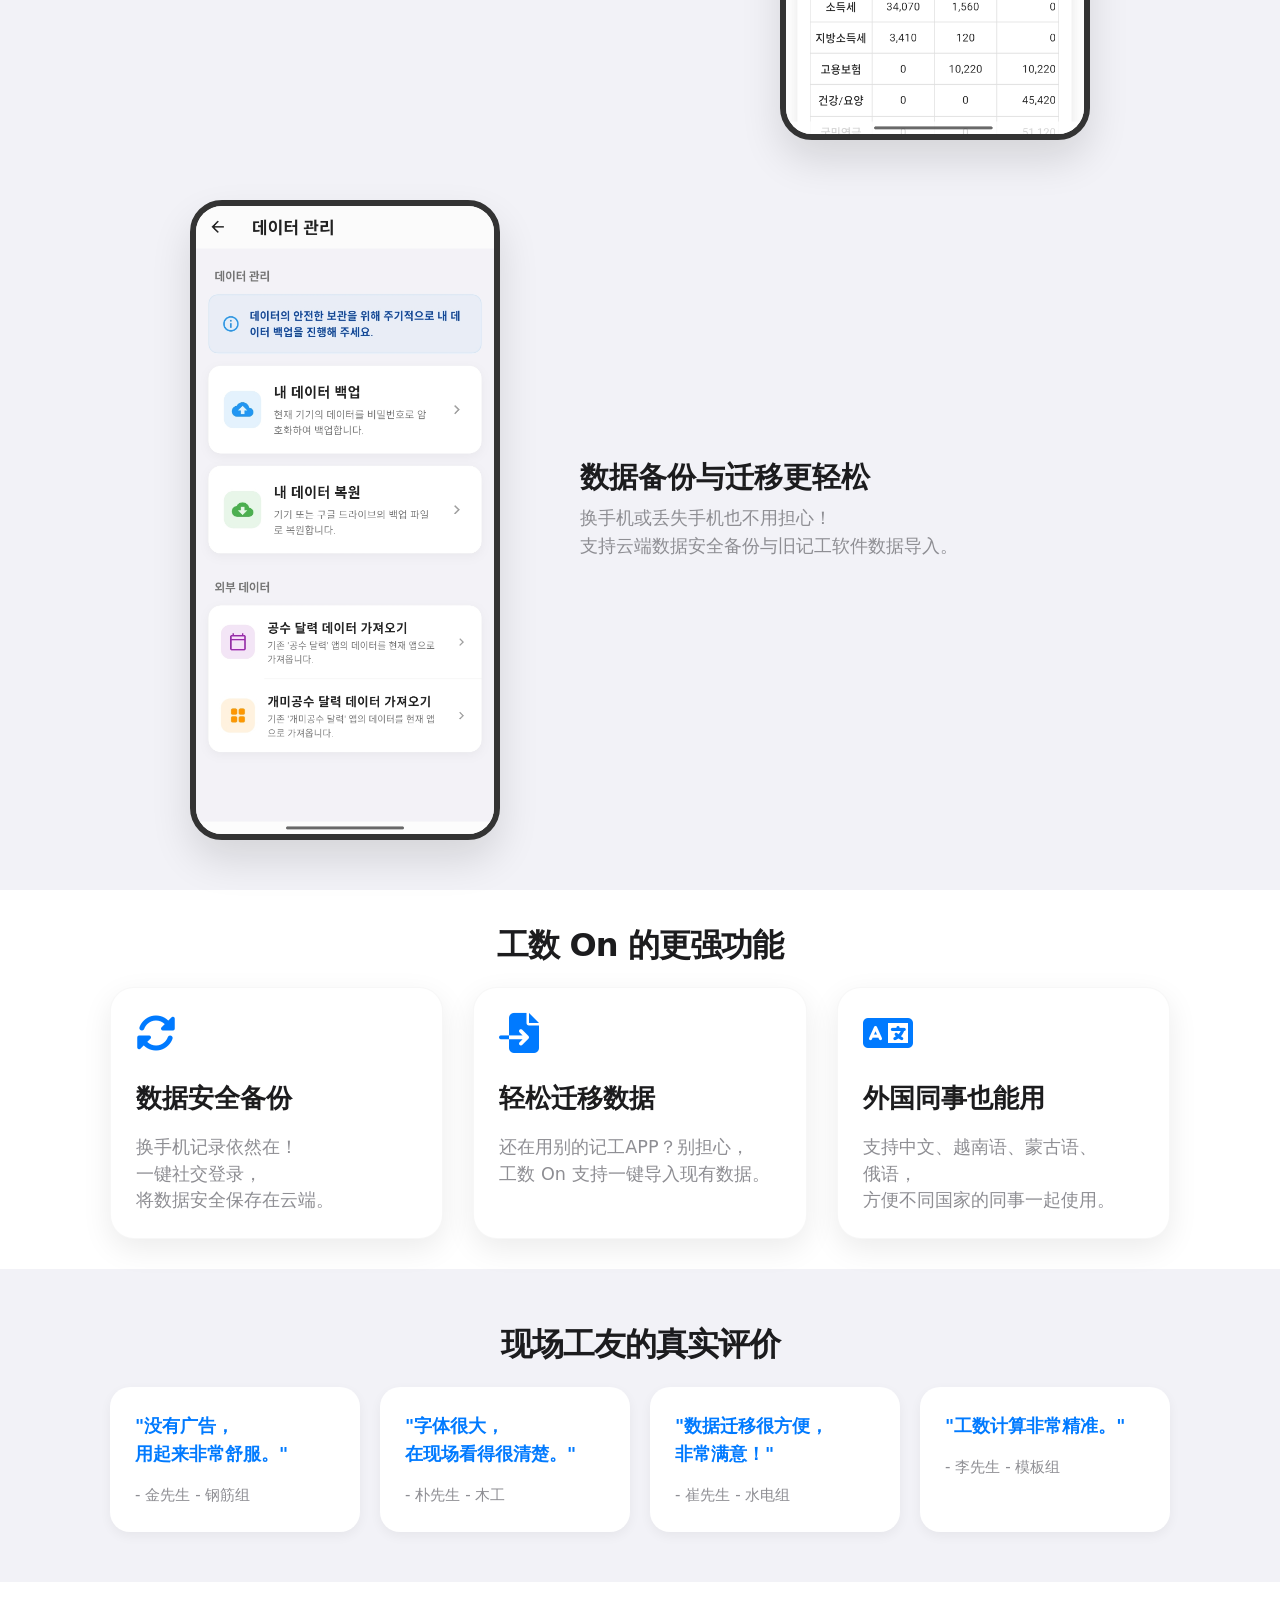
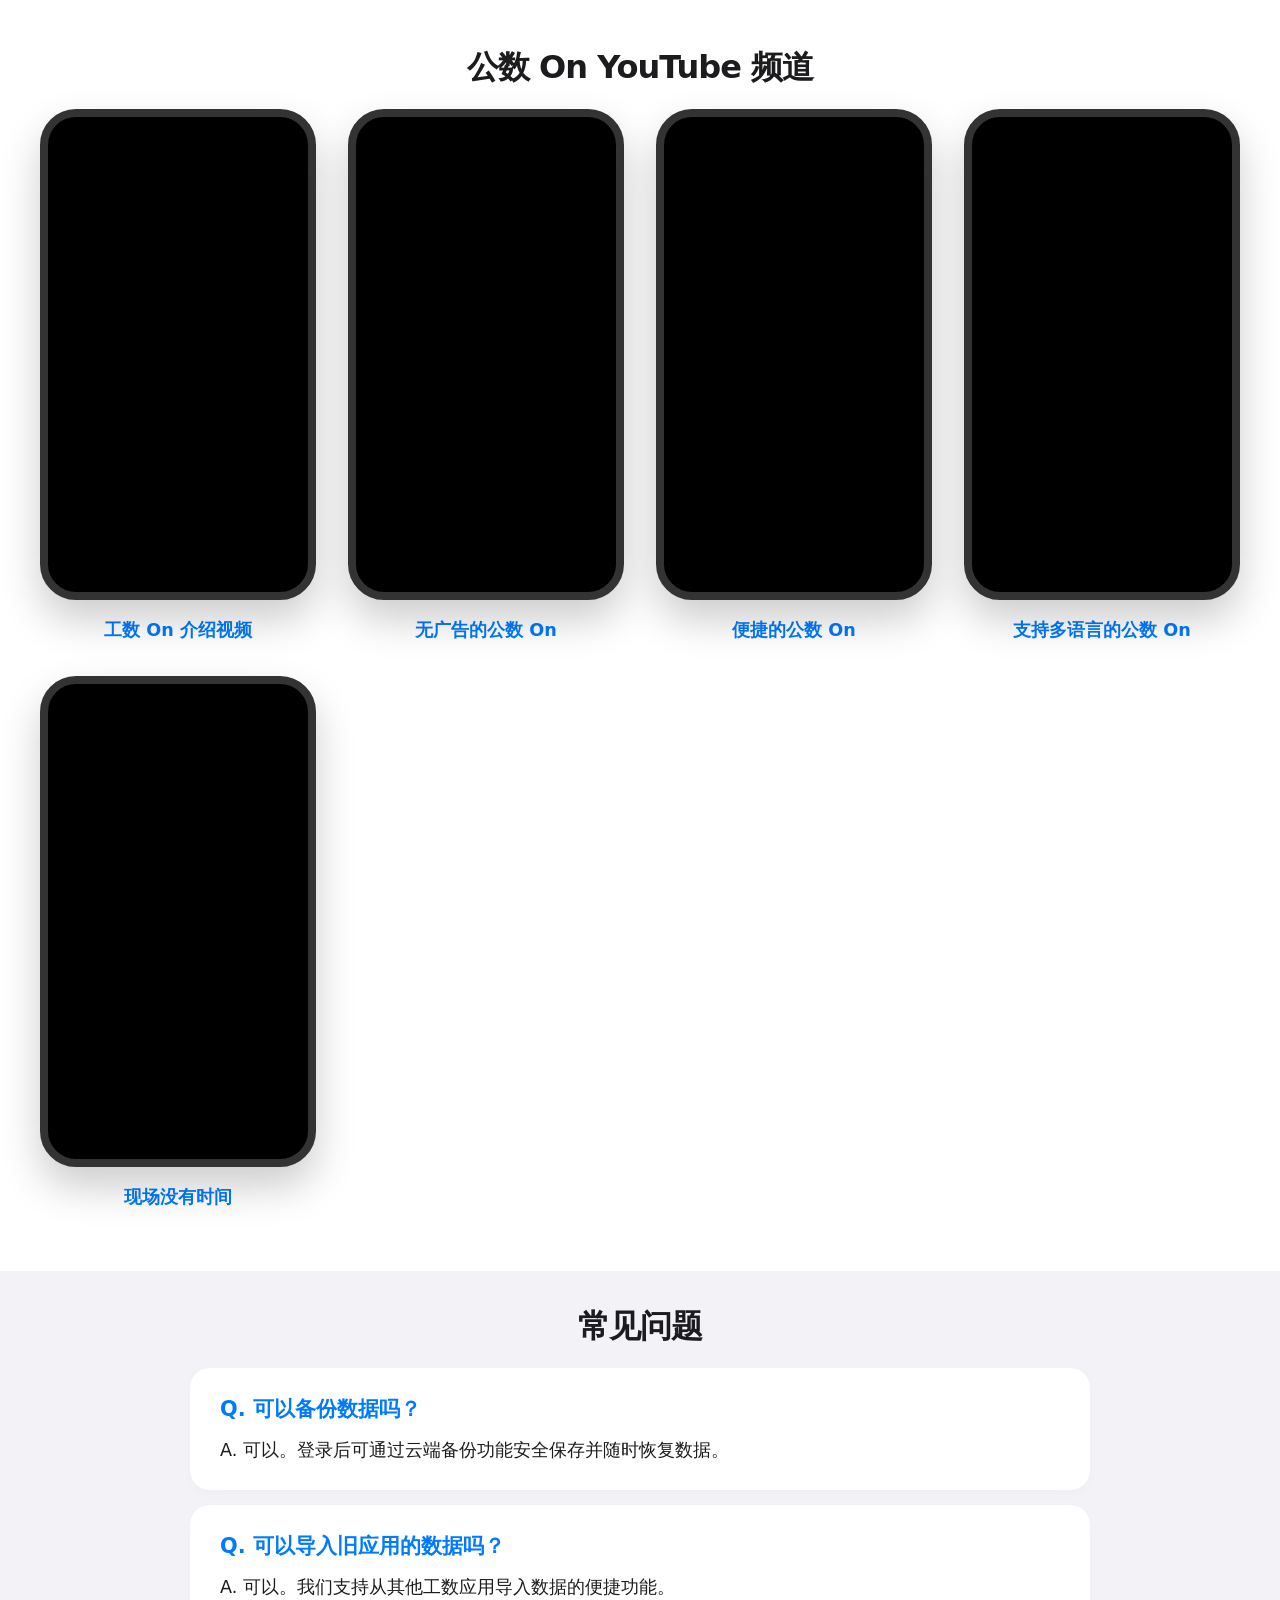
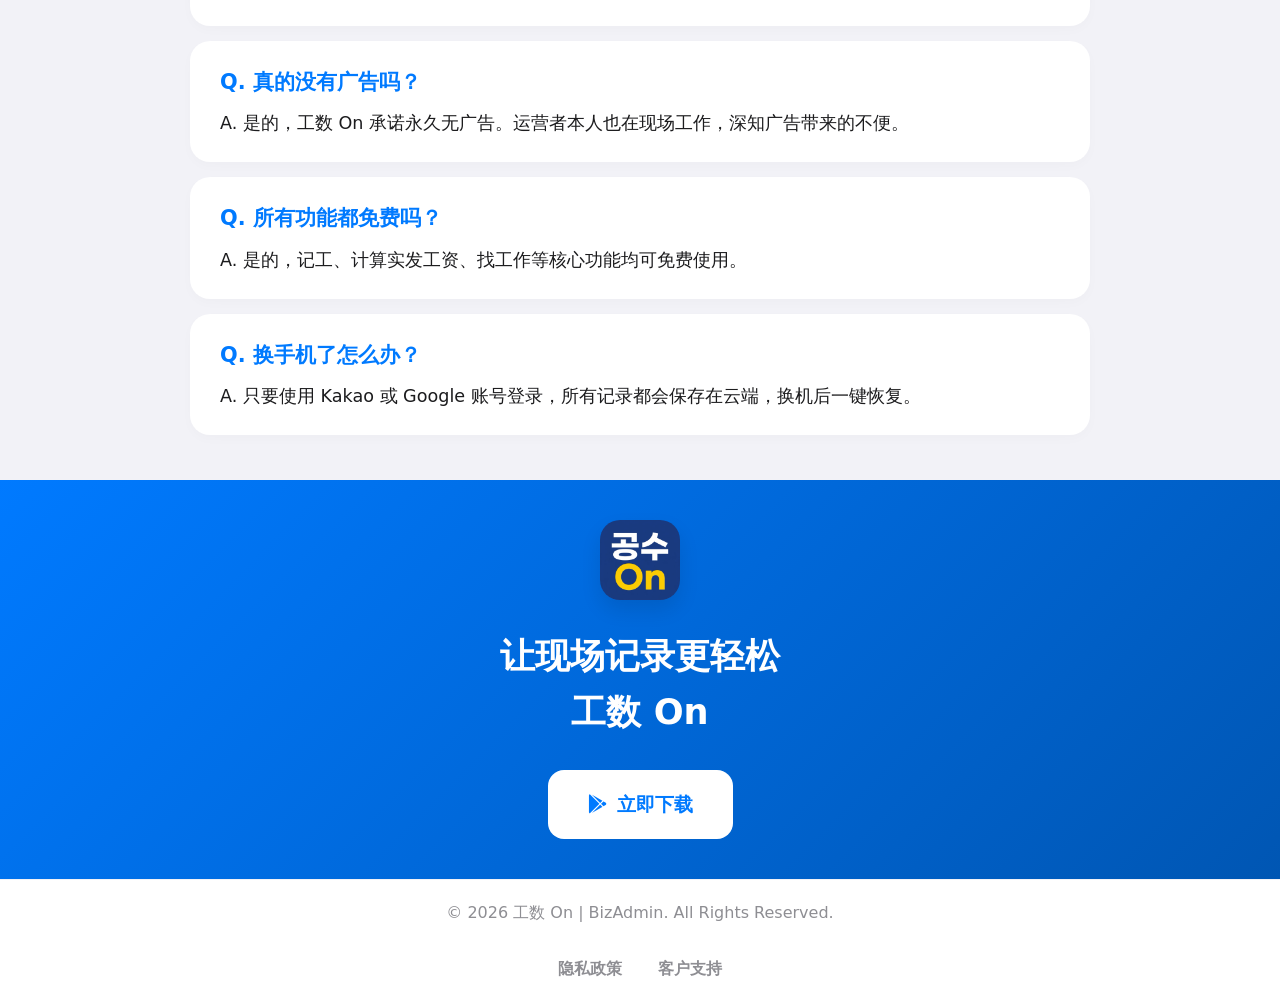
==== commit 04f9f406: "- 앱 소개 앱소개 이미지 추가" ====
--- a/cn/index.html
+++ b/cn/index.html
@@ -164,6 +164,94 @@
             transform: scale(1.1);
         }
 
+        .logo-name {
+            display: inline-block;
+        }
+
+        .header-right {
+            display: flex;
+            align-items: center;
+            gap: 20px;
+        }
+
+        .nav-menu {
+            display: flex;
+            gap: 24px;
+            align-items: center;
+        }
+
+        .nav-item {
+            text-decoration: none;
+            color: var(--text-dark);
+            font-weight: 700;
+            font-size: 1rem;
+            transition: color 0.3s;
+        }
+
+        .nav-item:hover {
+            color: var(--primary);
+        }
+
+        .nav-download {
+            background-color: var(--primary);
+            color: #fff;
+            padding: 8px 16px;
+            border-radius: 50px;
+            font-size: 0.95rem;
+            transition: all 0.3s;
+        }
+
+        .nav-download:hover {
+            background-color: var(--primary-dark);
+            color: #fff;
+            box-shadow: 0 4px 10px rgba(0, 122, 255, 0.2);
+        }
+
+        .menu-toggle {
+            display: none;
+            background: none;
+            border: none;
+            font-size: 1.5rem;
+            color: var(--text-dark);
+            cursor: pointer;
+            padding: 4px 8px;
+        }
+
+        @media (max-width: 850px) {
+            .menu-toggle {
+                display: block;
+            }
+
+            .nav-menu {
+                display: none;
+                flex-direction: column;
+                position: absolute;
+                top: 100%;
+                left: 0;
+                width: 100%;
+                background-color: rgba(255, 255, 255, 0.98);
+                backdrop-filter: blur(10px);
+                padding: 20px;
+                box-shadow: 0 10px 20px rgba(0, 0, 0, 0.05);
+                border-top: 1px solid rgba(0, 0, 0, 0.05);
+                gap: 16px;
+                align-items: stretch;
+                text-align: center;
+            }
+
+            .nav-menu.active {
+                display: flex;
+            }
+            
+            .nav-download {
+                border-radius: 12px;
+            }
+
+            .logo-name {
+                display: none; /* 모바일에서 공간 부족 시 로고 텍스트 숨김 */
+            }
+        }
+
         /* Hero */
         .hero {
             background: linear-gradient(180deg, #fff 0%, var(--bg-light) 100%);
@@ -573,15 +661,29 @@
 
     <header>
         <div class="container">
-            <a href="../index.html" class="logo-text">
+            <a href="../index.html" class="logo-text" aria-label="工数 On 首页">
                 <img src="../assets/images/icon.png" alt="工数 On Logo" class="logo-img">
+                <span class="logo-name">工数 On</span>
             </a>
-            <div class="lang-switcher">
-                <a href="../index.html" title="한국어">🇰🇷</a>
-                <a href="#" class="active" title="中文">🇨🇳</a>
-                <a href="../vn/index.html" title="Tiếng Việt">🇻🇳</a>
-                <a href="../mn/index.html" title="Монгол">🇲🇳</a>
-                <a href="../ru/index.html" title="Русский">🇷🇺</a>
+            <nav class="nav-menu">
+                <a href="../intro.html" class="nav-item">应用介绍</a>
+                <a href="../guide.html" class="nav-item">使用指南</a>
+                <a href="../story.html" class="nav-item">开发故事</a>
+                <a href="../blog.html" class="nav-item">官方博客</a>
+                <a href="#faq" class="nav-item">常见问题</a>
+                <a href="#final-cta" class="nav-item nav-download">立即下载</a>
+            </nav>
+            <div class="header-right">
+                <div class="lang-switcher">
+                    <a href="../index.html" title="한국어">🇰🇷</a>
+                    <a href="#" class="active" title="中文">🇨🇳</a>
+                    <a href="../vn/index.html" title="Tiếng Việt">🇻🇳</a>
+                    <a href="../mn/index.html" title="Монгол">🇲🇳</a>
+                    <a href="../ru/index.html" title="Русский">🇷🇺</a>
+                </div>
+                <button class="menu-toggle" aria-label="打开菜单">
+                    <i class="fas fa-bars"></i>
+                </button>
             </div>
         </div>
     </header>
@@ -824,7 +926,7 @@
             </div>
         </section>
 
-        <section class="faq">
+        <section class="faq" id="faq">
             <div class="container">
                 <h2 class="section-title">常见问题</h2>
                 <div class="faq-container">
@@ -852,7 +954,7 @@
             </div>
         </section>
 
-        <section class="final-cta">
+        <section class="final-cta" id="final-cta">
             <div class="container">
                 <img src="../assets/images/icon.png" alt="工数 On APP图标" class="cta-logo" loading="lazy">
                 <h2>让现场记录更轻松<br>工数 On</h2>
@@ -873,6 +975,22 @@
         </div>
     </footer>
 
+    <script>
+        const menuToggle = document.querySelector('.menu-toggle');
+        const navMenu = document.querySelector('.nav-menu');
+
+        menuToggle.addEventListener('click', () => {
+            navMenu.classList.toggle('active');
+            const icon = menuToggle.querySelector('i');
+            if (navMenu.classList.contains('active')) {
+                icon.classList.remove('fa-bars');
+                icon.classList.add('fa-times');
+            } else {
+                icon.classList.remove('fa-times');
+                icon.classList.add('fa-bars');
+            }
+        });
+    </script>
 </body>
 
 </html>
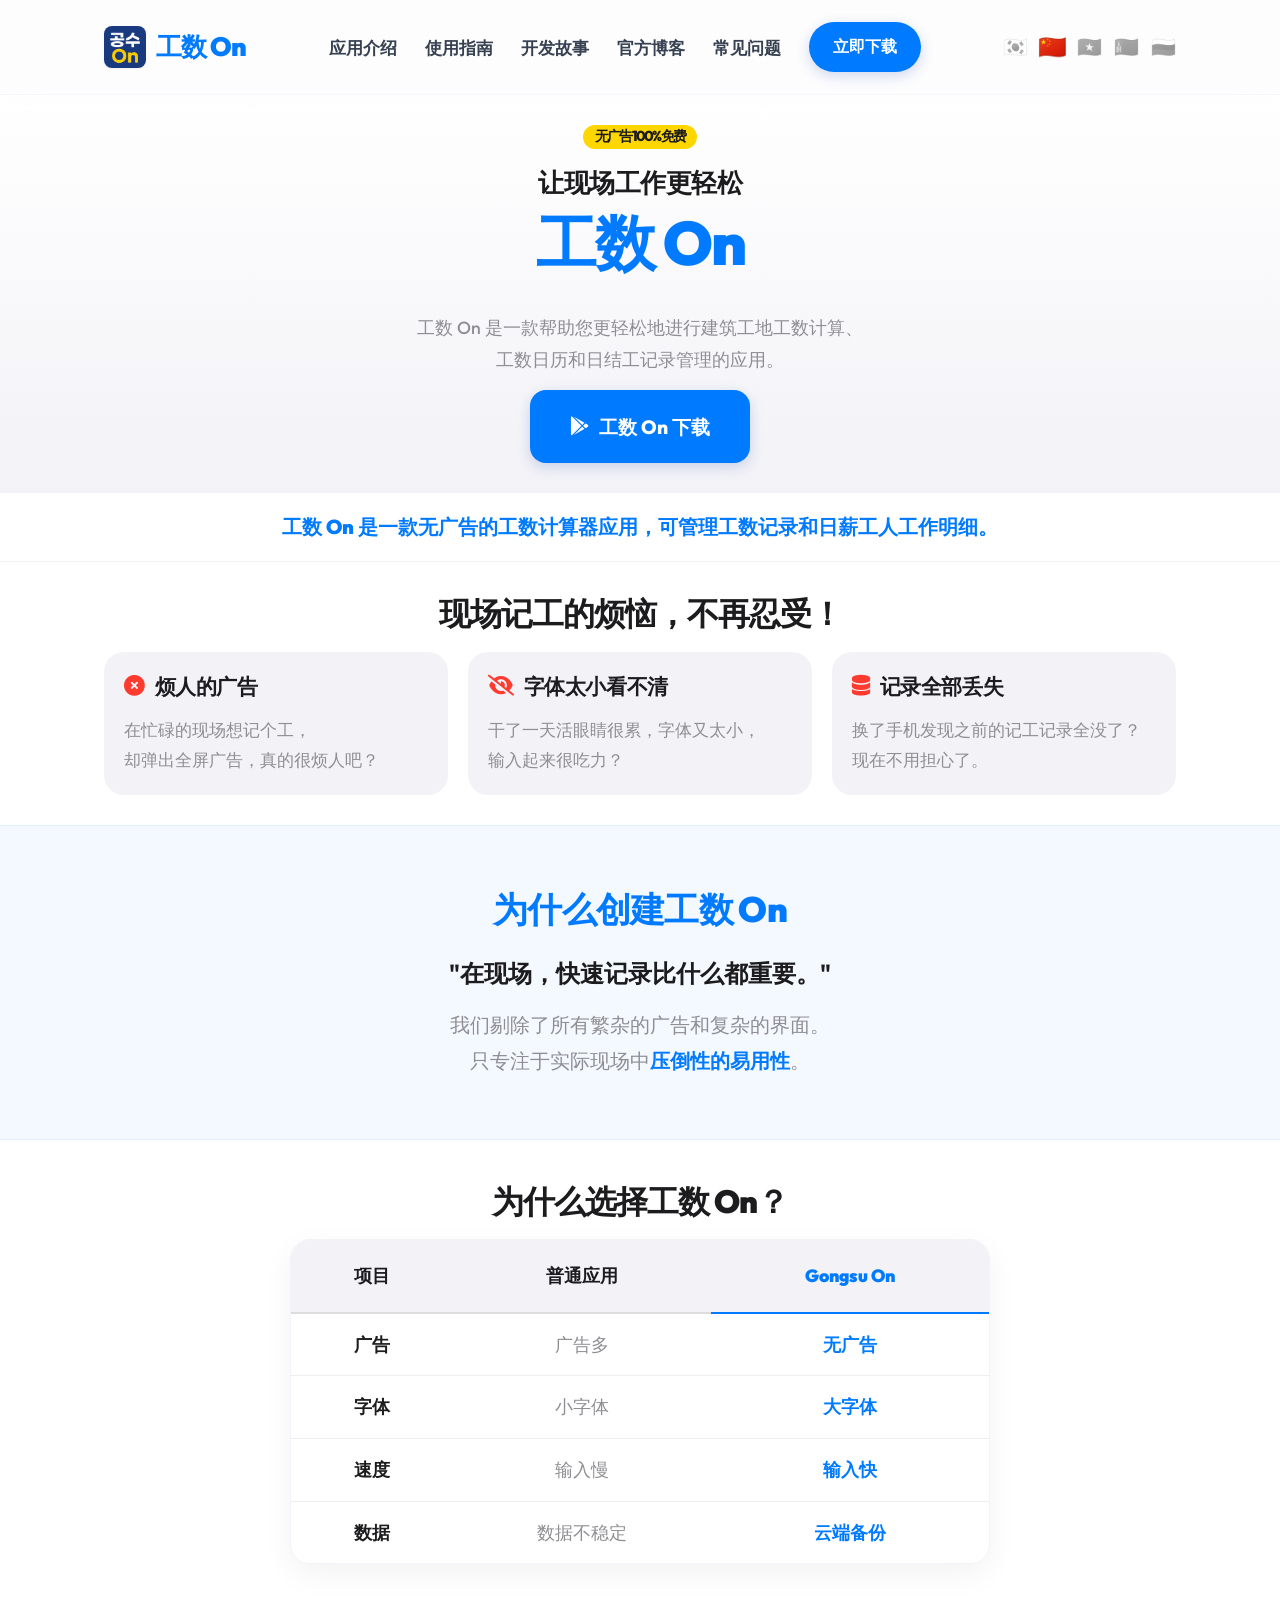
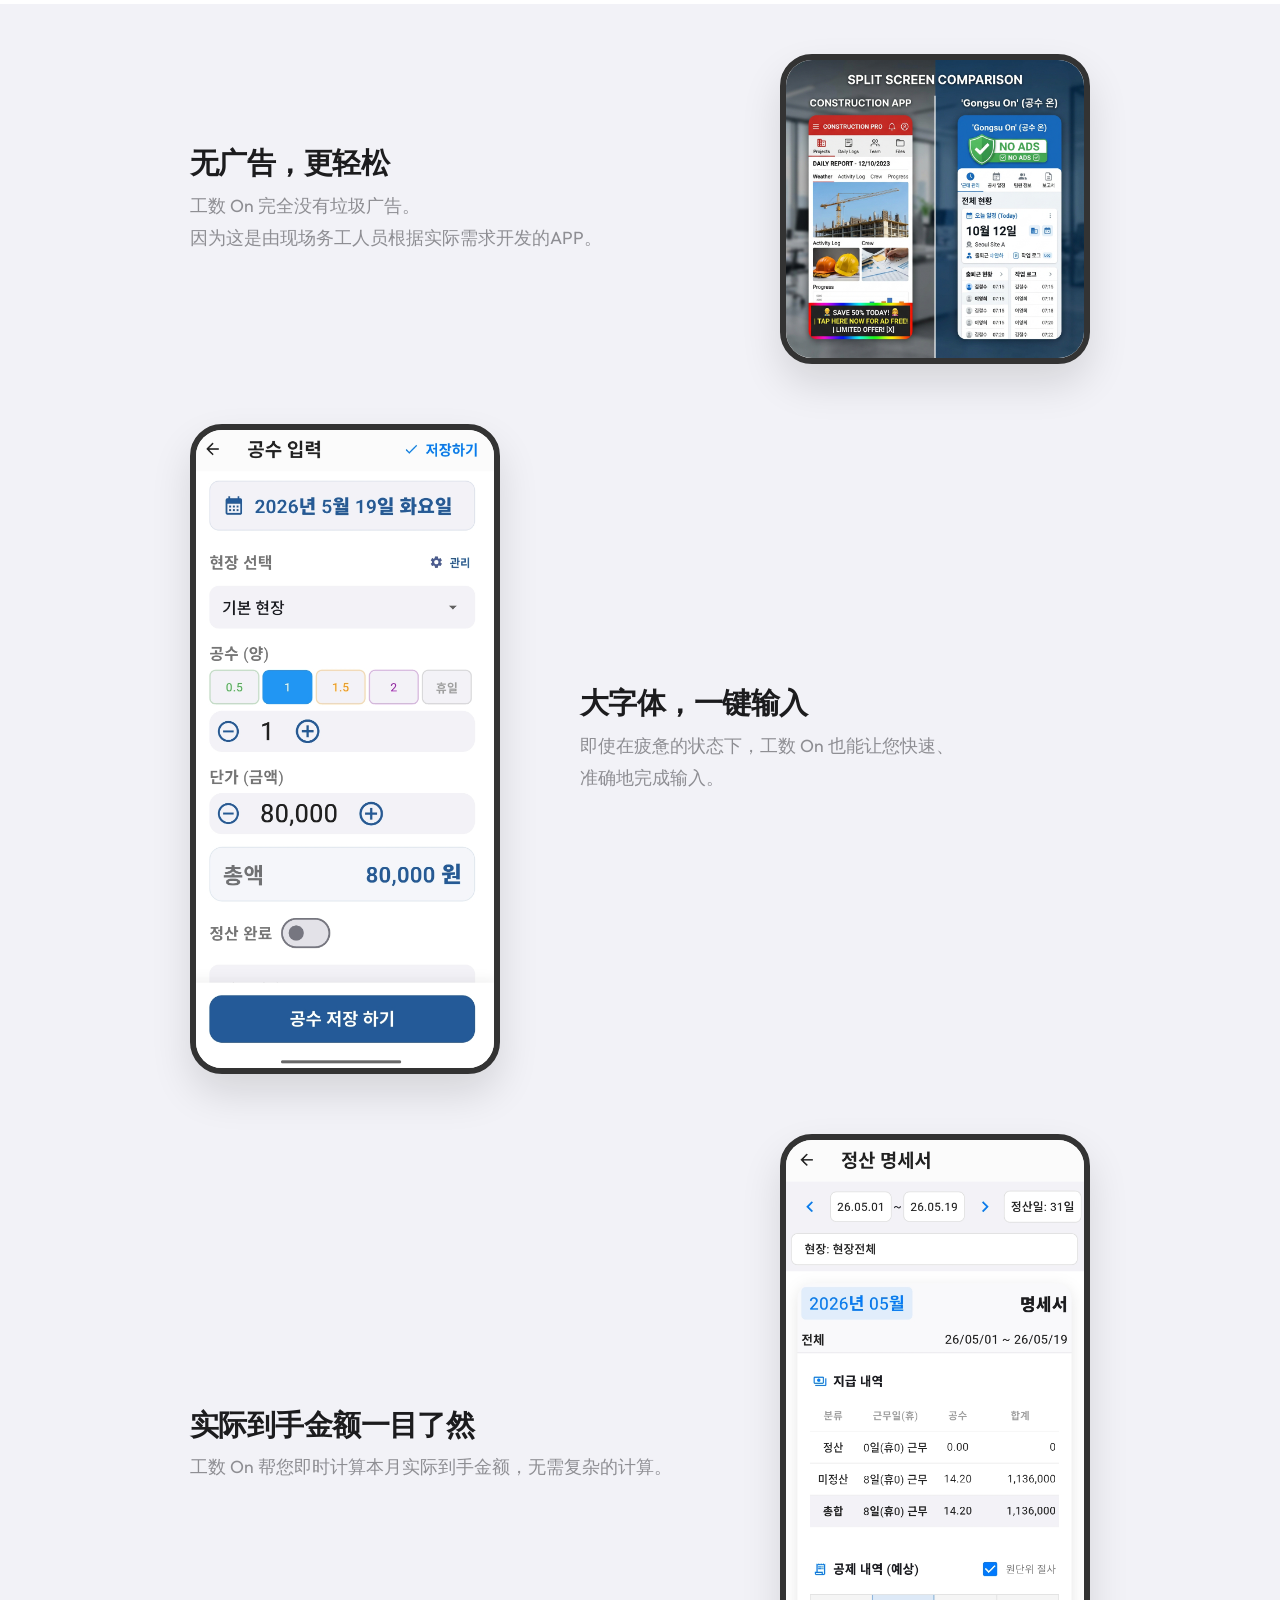
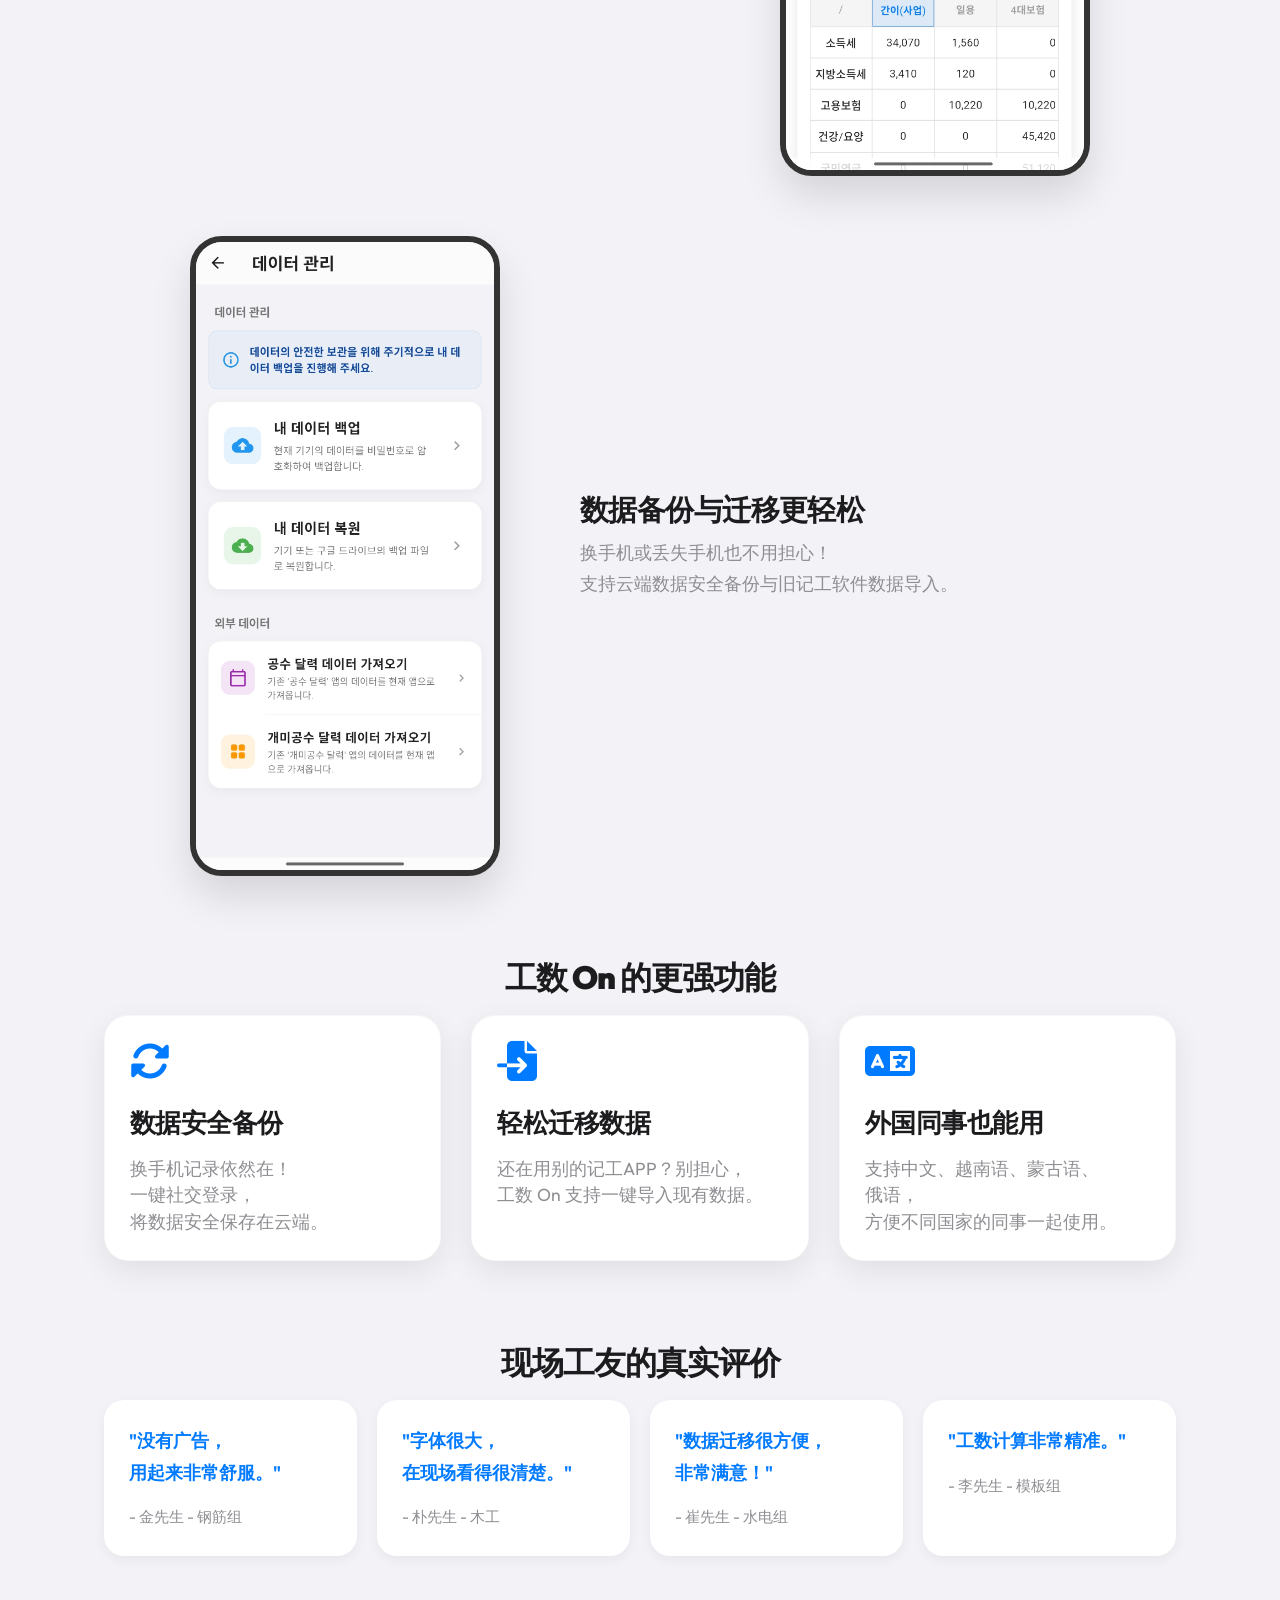
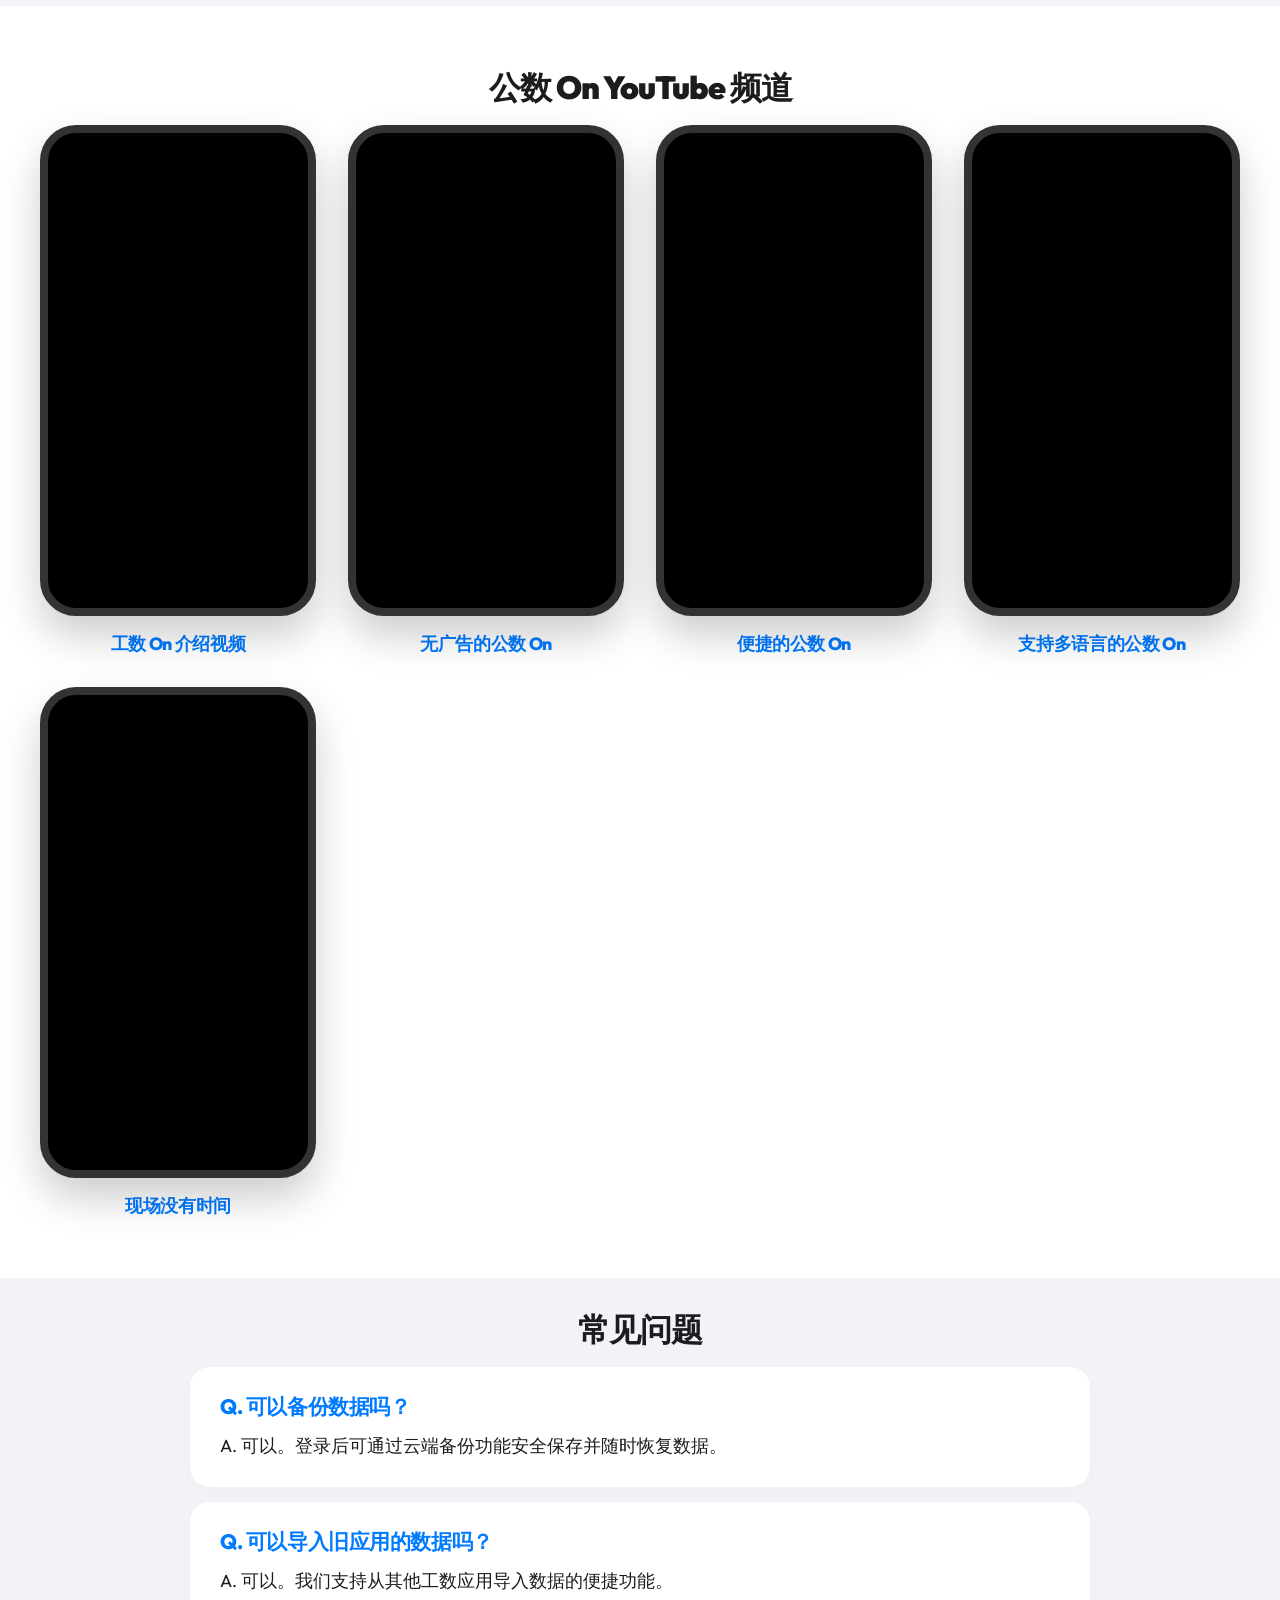
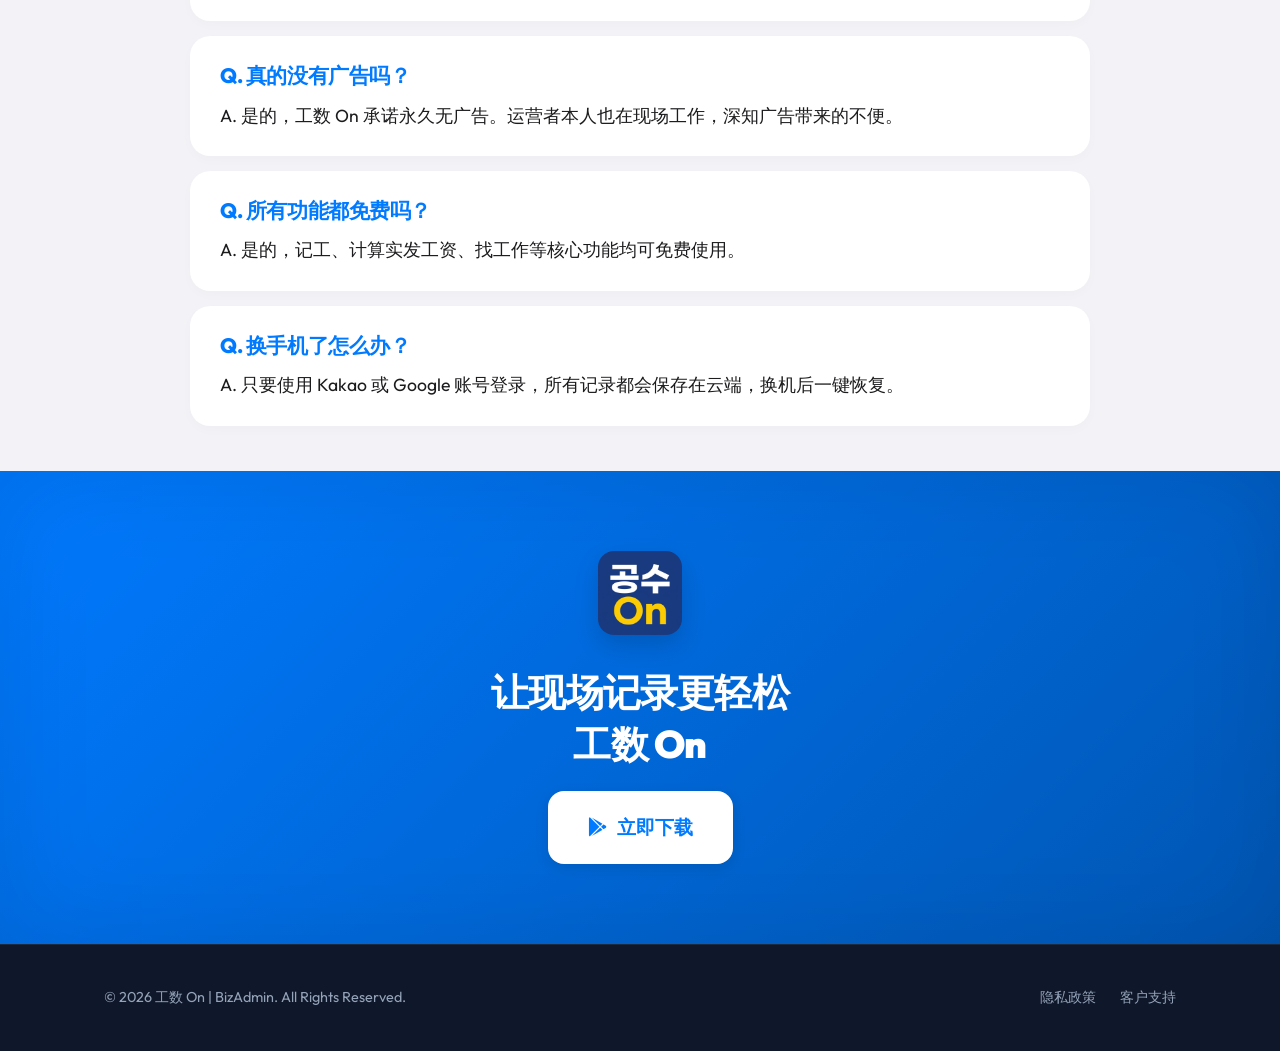
==== commit bb7330a8: "refactor: 디자인 일관성 검토 반영 전체 리팩토링 (공통 CSS 적용 및 다국어 페이지 통합)" ====
--- a/cn/index.html
+++ b/cn/index.html
@@ -9,6 +9,13 @@
     <title>让现场记录更轻松，无广告的工数 On - 智能记工记账计算器</title>
     <meta name="description" content="最简单的无广告记工APP！大字体、快速输入、实时税费计算。建筑现场工人的必备记工工具 —— 工数 On。">
     <meta name="keywords" content="记工计算器, 记工本, 建筑现场APP, 日薪计算, 记工, 现场管理, 无广告APP, 工数 On, 记工日历, 建筑招工">
+    <link rel="canonical" href="https://gongsuon.bizadmin.co.kr/cn/">
+    <link rel="alternate" hreflang="ko" href="https://gongsuon.bizadmin.co.kr/">
+    <link rel="alternate" hreflang="zh" href="https://gongsuon.bizadmin.co.kr/cn/">
+    <link rel="alternate" hreflang="vi" href="https://gongsuon.bizadmin.co.kr/vn/">
+    <link rel="alternate" hreflang="mn" href="https://gongsuon.bizadmin.co.kr/mn/">
+    <link rel="alternate" hreflang="ru" href="https://gongsuon.bizadmin.co.kr/ru/">
+    <link rel="alternate" hreflang="x-default" href="https://gongsuon.bizadmin.co.kr/">
     <link rel="icon" href="../assets/images/icon.png" type="image/png">
     <link rel="apple-touch-icon" href="../assets/images/icon.png">
 
@@ -78,6 +85,7 @@
     </script>
 
     <link rel="stylesheet" href="https://cdnjs.cloudflare.com/ajax/libs/font-awesome/6.4.0/css/all.min.css">
+    <link rel="stylesheet" href="../assets/css/style.css">
     <style>
         :root {
             --primary: #007AFF;
@@ -90,167 +98,7 @@
             --card-shadow: 0 10px 30px rgba(0, 0, 0, 0.08);
         }
 
-        * {
-            margin: 0;
-            padding: 0;
-            box-sizing: border-box;
-        }
-
-        body {
-            font-family: 'Pretendard', -apple-system, BlinkMacSystemFont, system-ui, sans-serif;
-            line-height: 1.6;
-            color: var(--text-dark);
-            background-color: #fff;
-            overflow-x: hidden;
-            word-break: keep-all;
-        }
-
-        /* Utility */
-        .container {
-            max-width: 1100px;
-            margin: 0 auto;
-            padding: 0 20px;
-        }
-
-        header {
-            background-color: rgba(255, 255, 255, 0.95);
-            backdrop-filter: blur(10px);
-            padding: 1rem 0;
-            position: sticky;
-            top: 0;
-            z-index: 1000;
-            box-shadow: 0 1px 0 rgba(0, 0, 0, 0.05);
-        }
-
-        header .container {
-            display: flex;
-            justify-content: space-between;
-            align-items: center;
-        }
-
-        .logo-text {
-            color: var(--primary);
-            font-size: 1.5rem;
-            font-weight: 900;
-            display: flex;
-            align-items: center;
-            gap: 0.6rem;
-            text-decoration: none;
-            letter-spacing: -0.5px;
-        }
-
-        .logo-img {
-            width: 36px;
-            height: 36px;
-            border-radius: 8px;
-        }
-
-        .lang-switcher {
-            display: flex;
-            gap: 12px;
-        }
-
-        .lang-switcher a {
-            text-decoration: none;
-            font-size: 1.2rem;
-            filter: grayscale(1);
-            opacity: 0.5;
-            transition: all 0.3s;
-        }
-
-        .lang-switcher a:hover, .lang-switcher a.active {
-            filter: grayscale(0);
-            opacity: 1;
-            transform: scale(1.1);
-        }
-
-        .logo-name {
-            display: inline-block;
-        }
-
-        .header-right {
-            display: flex;
-            align-items: center;
-            gap: 20px;
-        }
-
-        .nav-menu {
-            display: flex;
-            gap: 24px;
-            align-items: center;
-        }
-
-        .nav-item {
-            text-decoration: none;
-            color: var(--text-dark);
-            font-weight: 700;
-            font-size: 1rem;
-            transition: color 0.3s;
-        }
-
-        .nav-item:hover {
-            color: var(--primary);
-        }
-
-        .nav-download {
-            background-color: var(--primary);
-            color: #fff;
-            padding: 8px 16px;
-            border-radius: 50px;
-            font-size: 0.95rem;
-            transition: all 0.3s;
-        }
-
-        .nav-download:hover {
-            background-color: var(--primary-dark);
-            color: #fff;
-            box-shadow: 0 4px 10px rgba(0, 122, 255, 0.2);
-        }
-
-        .menu-toggle {
-            display: none;
-            background: none;
-            border: none;
-            font-size: 1.5rem;
-            color: var(--text-dark);
-            cursor: pointer;
-            padding: 4px 8px;
-        }
-
-        @media (max-width: 850px) {
-            .menu-toggle {
-                display: block;
-            }
-
-            .nav-menu {
-                display: none;
-                flex-direction: column;
-                position: absolute;
-                top: 100%;
-                left: 0;
-                width: 100%;
-                background-color: rgba(255, 255, 255, 0.98);
-                backdrop-filter: blur(10px);
-                padding: 20px;
-                box-shadow: 0 10px 20px rgba(0, 0, 0, 0.05);
-                border-top: 1px solid rgba(0, 0, 0, 0.05);
-                gap: 16px;
-                align-items: stretch;
-                text-align: center;
-            }
-
-            .nav-menu.active {
-                display: flex;
-            }
-            
-            .nav-download {
-                border-radius: 12px;
-            }
-
-            .logo-name {
-                display: none; /* 모바일에서 공간 부족 시 로고 텍스트 숨김 */
-            }
-        }
+
 
         /* Hero */
         .hero {
@@ -517,52 +365,7 @@
             font-size: 1.1rem;
         }
 
-        /* CTA */
-        .final-cta {
-            padding: 40px 0;
-            text-align: center;
-            background: linear-gradient(135deg, var(--primary) 0%, var(--primary-dark) 100%);
-            color: #fff;
-        }
-
-        .final-cta h2 {
-            font-size: 2.2rem;
-            font-weight: 900;
-            margin-bottom: 30px;
-        }
-
-        .cta-logo {
-            width: 80px;
-            height: 80px;
-            border-radius: 20px;
-            margin-bottom: 20px;
-            box-shadow: 0 10px 20px rgba(0, 0, 0, 0.1);
-        }
-
-        .btn-white {
-            background-color: #fff;
-            color: var(--primary);
-        }
-
-        /* Footer */
-        .footer {
-            background-color: #fff;
-            color: var(--text-gray);
-            padding: 20px 0;
-            text-align: center;
-            border-top: 1px solid var(--bg-light);
-        }
-
-        .footer-links {
-            margin-top: 30px;
-        }
-
-        .footer-links a {
-            color: var(--text-gray);
-            text-decoration: none;
-            margin: 0 15px;
-            font-weight: 600;
-        }
+
 
         /* 비디오 섹션 스타일 */
         .video-section {
@@ -954,7 +757,7 @@
             </div>
         </section>
 
-        <section class="final-cta" id="final-cta">
+        <section class="cta-section" id="final-cta">
             <div class="container">
                 <img src="../assets/images/icon.png" alt="工数 On APP图标" class="cta-logo" loading="lazy">
                 <h2>让现场记录更轻松<br>工数 On</h2>
--- a/assets/css/style.css
+++ b/assets/css/style.css
@@ -0,0 +1,582 @@
+@import url('https://fonts.googleapis.com/css2?family=Outfit:wght@300;400;600;800;900&family=Pretendard:wght@300;400;500;700;900&display=swap');
+
+:root {
+    --primary: #1E40AF; /* 세련되고 깊이 있는 사파이어 블루 */
+    --primary-light: #3B82F6;
+    --primary-dark: #1D4ED8;
+    --primary-rgb: 30, 64, 175;
+    --secondary: #F59E0B; /* 골드 앰버 옐로우 */
+    --danger: #EF4444;
+    --text-dark: #030712; /* 가독성을 대폭 극대화한 완전 어두운 딥 차콜 */
+    --text-muted: #374151; /* 눈의 피로를 없애기 위해 기존 대비 훨씬 더 짙어진 다크 슬레이트 회색 */
+    --text-gray: #374151; /* 짙은 톤 통일 */
+    --bg-light: #F8FAFC; /* 매우 부드러운 오프화이트 슬레이트 */
+    --bg-card: #FFFFFF;
+    --border-color: #E2E8F0;
+    
+    /* 세련된 다중 그림자 시스템 */
+    --shadow-sm: 0 1px 2px 0 rgba(0, 0, 0, 0.05);
+    --shadow-md: 0 4px 6px -1px rgba(0, 0, 0, 0.05), 0 2px 4px -1px rgba(0, 0, 0, 0.02);
+    --shadow-lg: 0 10px 25px -5px rgba(15, 23, 42, 0.05), 0 8px 10px -6px rgba(15, 23, 42, 0.03);
+    --shadow-hover: 0 20px 35px -5px rgba(30, 64, 175, 0.1), 0 10px 15px -10px rgba(30, 64, 175, 0.05);
+    
+    --radius-sm: 8px;
+    --radius-md: 16px;
+    --radius-lg: 24px;
+    --transition-smooth: all 0.4s cubic-bezier(0.16, 1, 0.3, 1);
+
+    /* Typographic tokens */
+    --font-hero-home: 4.2rem;
+    --font-hero-page: 3.4rem;
+    --font-section-title: 2.4rem;
+    --font-card-title: 1.35rem;
+    --font-body-lg: 1.18rem;
+    --font-body: 1rem;
+}
+
+/* Base Reset */
+* {
+    margin: 0;
+    padding: 0;
+    box-sizing: border-box;
+}
+
+body {
+    font-family: 'Pretendard', 'Outfit', -apple-system, BlinkMacSystemFont, system-ui, sans-serif;
+    line-height: 1.8; /* 넉넉하고 시원한 본문 자간 */
+    color: var(--text-dark);
+    background-color: var(--bg-light);
+    overflow-x: hidden;
+    word-break: keep-all;
+    -webkit-font-smoothing: antialiased;
+}
+
+/* Typography Utility */
+h1, h2, h3, h4, h5, h6 {
+    font-weight: 800;
+    line-height: 1.35;
+    letter-spacing: -0.02em;
+}
+
+/* Glassmorphic Sticky Header */
+header {
+    background-color: rgba(255, 255, 255, 0.8);
+    backdrop-filter: blur(20px);
+    -webkit-backdrop-filter: blur(20px);
+    padding: 1.4rem 0; /* 헤더 여백 확장 */
+    position: sticky;
+    top: 0;
+    z-index: 1000;
+    border-bottom: 1px solid rgba(241, 245, 249, 0.8);
+    box-shadow: 0 4px 30px rgba(0, 0, 0, 0.01);
+}
+
+header .container {
+    display: flex;
+    justify-content: space-between;
+    align-items: center;
+}
+
+.logo-text {
+    color: var(--primary);
+    font-size: 1.65rem; /* 로고 텍스트 확대 */
+    font-weight: 900;
+    display: flex;
+    align-items: center;
+    gap: 0.6rem;
+    text-decoration: none;
+    letter-spacing: -0.03em;
+}
+
+.logo-img {
+    width: 42px; /* 로고 아이콘 확대 */
+    height: 42px;
+    border-radius: var(--radius-sm);
+    box-shadow: var(--shadow-sm);
+}
+
+.header-right {
+    display: flex;
+    align-items: center;
+    gap: 24px;
+}
+
+.nav-menu {
+    display: flex;
+    gap: 28px;
+    align-items: center;
+}
+
+.nav-item {
+    text-decoration: none;
+    color: var(--text-muted);
+    font-weight: 700;
+    font-size: 1.08rem; /* 네비게이션 메뉴 글자 대폭 확대 */
+    position: relative;
+    padding: 4px 0;
+    transition: var(--transition-smooth);
+}
+
+.nav-item::after {
+    content: '';
+    position: absolute;
+    bottom: 0;
+    left: 0;
+    width: 0;
+    height: 2.5px;
+    background-color: var(--primary);
+    transition: var(--transition-smooth);
+}
+
+.nav-item:hover,
+.nav-item.active {
+    color: var(--primary);
+}
+
+.nav-item:hover::after,
+.nav-item.active::after {
+    width: 100%;
+}
+
+.nav-download {
+    background-color: var(--primary);
+    color: #fff !important;
+    padding: 10px 24px;
+    border-radius: 100px;
+    font-size: 1.02rem; /* 다운로드 탭 글자 확대 */
+    font-weight: 700;
+    text-decoration: none;
+    box-shadow: 0 4px 14px rgba(30, 64, 175, 0.2);
+    transition: var(--transition-smooth);
+}
+
+.nav-download:hover {
+    background-color: var(--primary-dark);
+    transform: translateY(-2px);
+    box-shadow: 0 6px 20px rgba(30, 64, 175, 0.35);
+}
+
+.menu-toggle {
+    display: none;
+    background: none;
+    border: none;
+    font-size: 1.4rem;
+    color: var(--text-dark);
+    cursor: pointer;
+    padding: 6px;
+    transition: var(--transition-smooth);
+}
+
+/* Language Switcher */
+.lang-switcher {
+    display: flex;
+    gap: 12px;
+}
+
+.lang-switcher a {
+    text-decoration: none;
+    font-size: 1.25rem;
+    filter: grayscale(1);
+    opacity: 0.5;
+    transition: var(--transition-smooth);
+}
+
+.lang-switcher a:hover,
+.lang-switcher a.active {
+    filter: grayscale(0);
+    opacity: 1;
+    transform: scale(1.15);
+}
+
+/* Layout Container */
+.container {
+    max-width: 1120px;
+    margin: 0 auto;
+    padding: 0 24px;
+}
+
+/* Footer Section */
+.footer {
+    background-color: #0F172A;
+    color: #94A3B8;
+    padding: 40px 0;
+    border-top: 1px solid #1E293B;
+    font-size: 0.9rem;
+}
+
+.footer .container {
+    display: flex;
+    justify-content: space-between;
+    align-items: center;
+    flex-wrap: wrap;
+    gap: 20px;
+}
+
+.footer-links {
+    display: flex;
+    gap: 24px;
+}
+
+.footer-links a {
+    color: #94A3B8;
+    text-decoration: none;
+    transition: var(--transition-smooth);
+}
+
+.footer-links a:hover {
+    color: #FFF;
+}
+
+/* Mobile Responsive Navigation */
+@media (max-width: 850px) {
+    .menu-toggle {
+        display: block;
+    }
+
+    .nav-menu {
+        display: none;
+        flex-direction: column;
+        position: absolute;
+        top: 100%;
+        left: 0;
+        width: 100%;
+        background-color: rgba(255, 255, 255, 0.98);
+        backdrop-filter: blur(20px);
+        -webkit-backdrop-filter: blur(20px);
+        padding: 24px;
+        box-shadow: var(--shadow-lg);
+        border-top: 1px solid rgba(226, 232, 240, 0.5);
+        gap: 20px;
+        align-items: stretch;
+        text-align: center;
+    }
+
+    .nav-menu.active {
+        display: flex;
+        animation: slideDown 0.4s cubic-bezier(0.16, 1, 0.3, 1) forwards;
+    }
+
+    .nav-item {
+        font-size: 1.05rem;
+        padding: 6px 0;
+    }
+
+    .nav-item::after {
+        display: none;
+    }
+
+    .nav-download {
+        border-radius: 12px;
+        padding: 12px;
+    }
+}
+
+@keyframes slideDown {
+    from {
+        opacity: 0;
+        transform: translateY(-10px);
+    }
+    to {
+        opacity: 1;
+        transform: translateY(0);
+    }
+}
+
+/* Hero 2단 Layout */
+.hero-wrapper {
+    display: flex;
+    align-items: center;
+    justify-content: space-between;
+    gap: 48px;
+    text-align: left;
+    max-width: 1120px;
+    margin: 0 auto;
+}
+
+.hero-text {
+    flex: 1.2;
+    text-align: left;
+}
+
+.hero-visual {
+    flex: 0.8;
+    display: flex;
+    justify-content: center;
+    align-items: center;
+}
+
+.hero-visual .phone-mockup {
+    width: 100%;
+    max-width: 290px;
+    border: 8px solid #0F172A;
+    border-radius: 40px;
+    box-shadow: var(--shadow-lg);
+    background-color: #0F172A;
+    overflow: hidden;
+    transition: var(--transition-smooth);
+}
+
+.hero-visual .phone-mockup:hover {
+    transform: translateY(-8px) scale(1.02);
+    box-shadow: var(--shadow-hover);
+}
+
+.hero-visual .phone-screen img {
+    width: 100%;
+    display: block;
+}
+
+/* 신뢰 배지 인포 라인 */
+.hero-badges-line {
+    display: flex;
+    gap: 12px;
+    margin-top: 24px;
+    justify-content: flex-start;
+    flex-wrap: wrap;
+}
+
+.hero-badge-item {
+    font-size: 0.82rem;
+    font-weight: 800;
+    color: var(--primary);
+    background-color: rgba(30, 64, 175, 0.08);
+    padding: 6px 14px;
+    border-radius: 100px;
+    display: inline-flex;
+    align-items: center;
+    gap: 6px;
+    letter-spacing: -0.01em;
+}
+
+.hero-badge-item i {
+    font-size: 0.9rem;
+}
+
+/* 모바일 Above the fold 최적화 미디어 쿼리 */
+@media (max-width: 850px) {
+    .hero-wrapper {
+        flex-direction: column;
+        text-align: center;
+        gap: 32px;
+    }
+    
+    .hero-text {
+        width: 100%;
+        text-align: center;
+    }
+    
+    .hero-badges-line {
+        justify-content: center;
+    }
+    
+    .hero-visual {
+        width: 100%;
+    }
+    
+    .hero-visual .phone-mockup {
+        max-width: 240px;
+        margin: 0 auto;
+    }
+
+    .page-hero {
+        padding: 60px 0 40px 0;
+    }
+
+    .page-hero h1 {
+        font-size: 2.2rem;
+    }
+
+    .page-hero p {
+        font-size: 1.1rem;
+    }
+}
+
+/* 공통 히어로 섹션 */
+.page-hero {
+    background: radial-gradient(circle at top right, rgba(30, 64, 175, 0.05) 0%, rgba(248, 250, 252, 0.8) 100%);
+    padding: 80px 0 60px 0;
+    text-align: center;
+}
+
+.page-hero h1 {
+    font-size: var(--font-hero-page);
+    font-weight: 900;
+    color: var(--text-dark);
+    margin-bottom: 20px;
+    letter-spacing: -0.04em;
+}
+
+.page-hero p {
+    font-size: var(--font-body-lg);
+    color: var(--text-muted);
+    max-width: 700px;
+    margin: 0 auto;
+    line-height: 1.6;
+    font-weight: 500;
+}
+
+.text-gradient {
+    color: var(--primary);
+    background: linear-gradient(135deg, var(--primary) 30%, var(--primary-light) 100%);
+    -webkit-background-clip: text;
+    background-clip: text;
+    -webkit-text-fill-color: transparent;
+}
+
+/* 공통 버튼 */
+.btn {
+    display: inline-flex;
+    align-items: center;
+    justify-content: center;
+    gap: 10px;
+    padding: 1rem 2.2rem;
+    border-radius: var(--radius-md);
+    font-weight: 800;
+    font-size: 1.1rem;
+    text-decoration: none;
+    transition: var(--transition-smooth);
+    cursor: pointer;
+    border: none;
+}
+
+.btn-primary {
+    background-color: var(--primary);
+    color: #fff !important;
+    box-shadow: 0 4px 14px rgba(30, 64, 175, 0.2);
+}
+
+.btn-primary:hover {
+    background-color: var(--primary-dark);
+    transform: translateY(-3px);
+    box-shadow: 0 8px 24px rgba(30, 64, 175, 0.35);
+}
+
+.btn-secondary {
+    background-color: #fff;
+    color: var(--text-dark) !important;
+    border: 1px solid var(--border-color);
+    box-shadow: var(--shadow-sm);
+}
+
+.btn-secondary:hover {
+    background-color: var(--bg-light);
+    transform: translateY(-3px);
+    box-shadow: var(--shadow-md);
+    border-color: rgba(30, 64, 175, 0.15);
+}
+
+.btn-white {
+    background-color: #fff;
+    color: var(--primary) !important;
+    box-shadow: 0 4px 14px rgba(0, 0, 0, 0.1);
+}
+
+.btn-white:hover {
+    background-color: var(--bg-light);
+    transform: translateY(-3px);
+    box-shadow: 0 8px 24px rgba(0, 0, 0, 0.15);
+}
+
+.btn-light {
+    background-color: rgba(30, 64, 175, 0.08);
+    color: var(--primary) !important;
+}
+
+.btn-light:hover {
+    background-color: rgba(30, 64, 175, 0.15);
+    transform: translateY(-2px);
+}
+
+/* 공통 휴대폰 목업 */
+.phone-frame {
+    width: 100%;
+    max-width: 290px;
+    border: 8px solid #0F172A;
+    border-radius: 40px;
+    box-shadow: var(--shadow-lg);
+    background-color: #0F172A;
+    overflow: hidden;
+    transition: var(--transition-smooth);
+    display: block;
+    margin: 0 auto;
+}
+
+.phone-frame:hover {
+    transform: translateY(-4px);
+    box-shadow: var(--shadow-hover);
+}
+
+.phone-frame img {
+    width: 100%;
+    display: block;
+}
+
+.phone-frame--video {
+    max-width: 320px;
+    border-radius: 20px;
+    border: 6px solid #0F172A;
+}
+
+.phone-frame--video iframe {
+    width: 100%;
+    aspect-ratio: 9/16;
+    display: block;
+    border: none;
+}
+
+/* 공통 카드 컴포넌트 */
+.card {
+    background-color: #fff;
+    border-radius: var(--radius-md);
+    padding: 30px;
+    border: 1px solid var(--border-color);
+    box-shadow: var(--shadow-sm);
+    transition: var(--transition-smooth);
+}
+
+.card--soft {
+    border-color: rgba(226, 232, 240, 0.6);
+    box-shadow: none;
+}
+
+.card--interactive {
+    box-shadow: var(--shadow-md);
+    cursor: pointer;
+}
+
+.card--interactive:hover {
+    transform: translateY(-6px);
+    box-shadow: var(--shadow-hover);
+    border-color: rgba(30, 64, 175, 0.15);
+}
+
+/* 공통 CTA 섹션 */
+.cta-section {
+    background: linear-gradient(135deg, var(--primary) 0%, var(--primary-dark) 100%);
+    color: #fff;
+    padding: 80px 0;
+    text-align: center;
+    box-shadow: inset 0 0 100px rgba(0, 0, 0, 0.1);
+}
+
+.cta-section .cta-logo {
+    width: 84px;
+    height: 84px;
+    border-radius: var(--radius-md);
+    margin-bottom: 24px;
+    box-shadow: 0 10px 25px rgba(0, 0, 0, 0.15);
+}
+
+.cta-section h2 {
+    font-size: var(--font-section-title);
+    font-weight: 900;
+    margin-bottom: 20px;
+    letter-spacing: -0.02em;
+}
+
+.cta-section p {
+    font-size: var(--font-body-lg);
+    margin-bottom: 30px;
+    opacity: 0.9;
+}
+
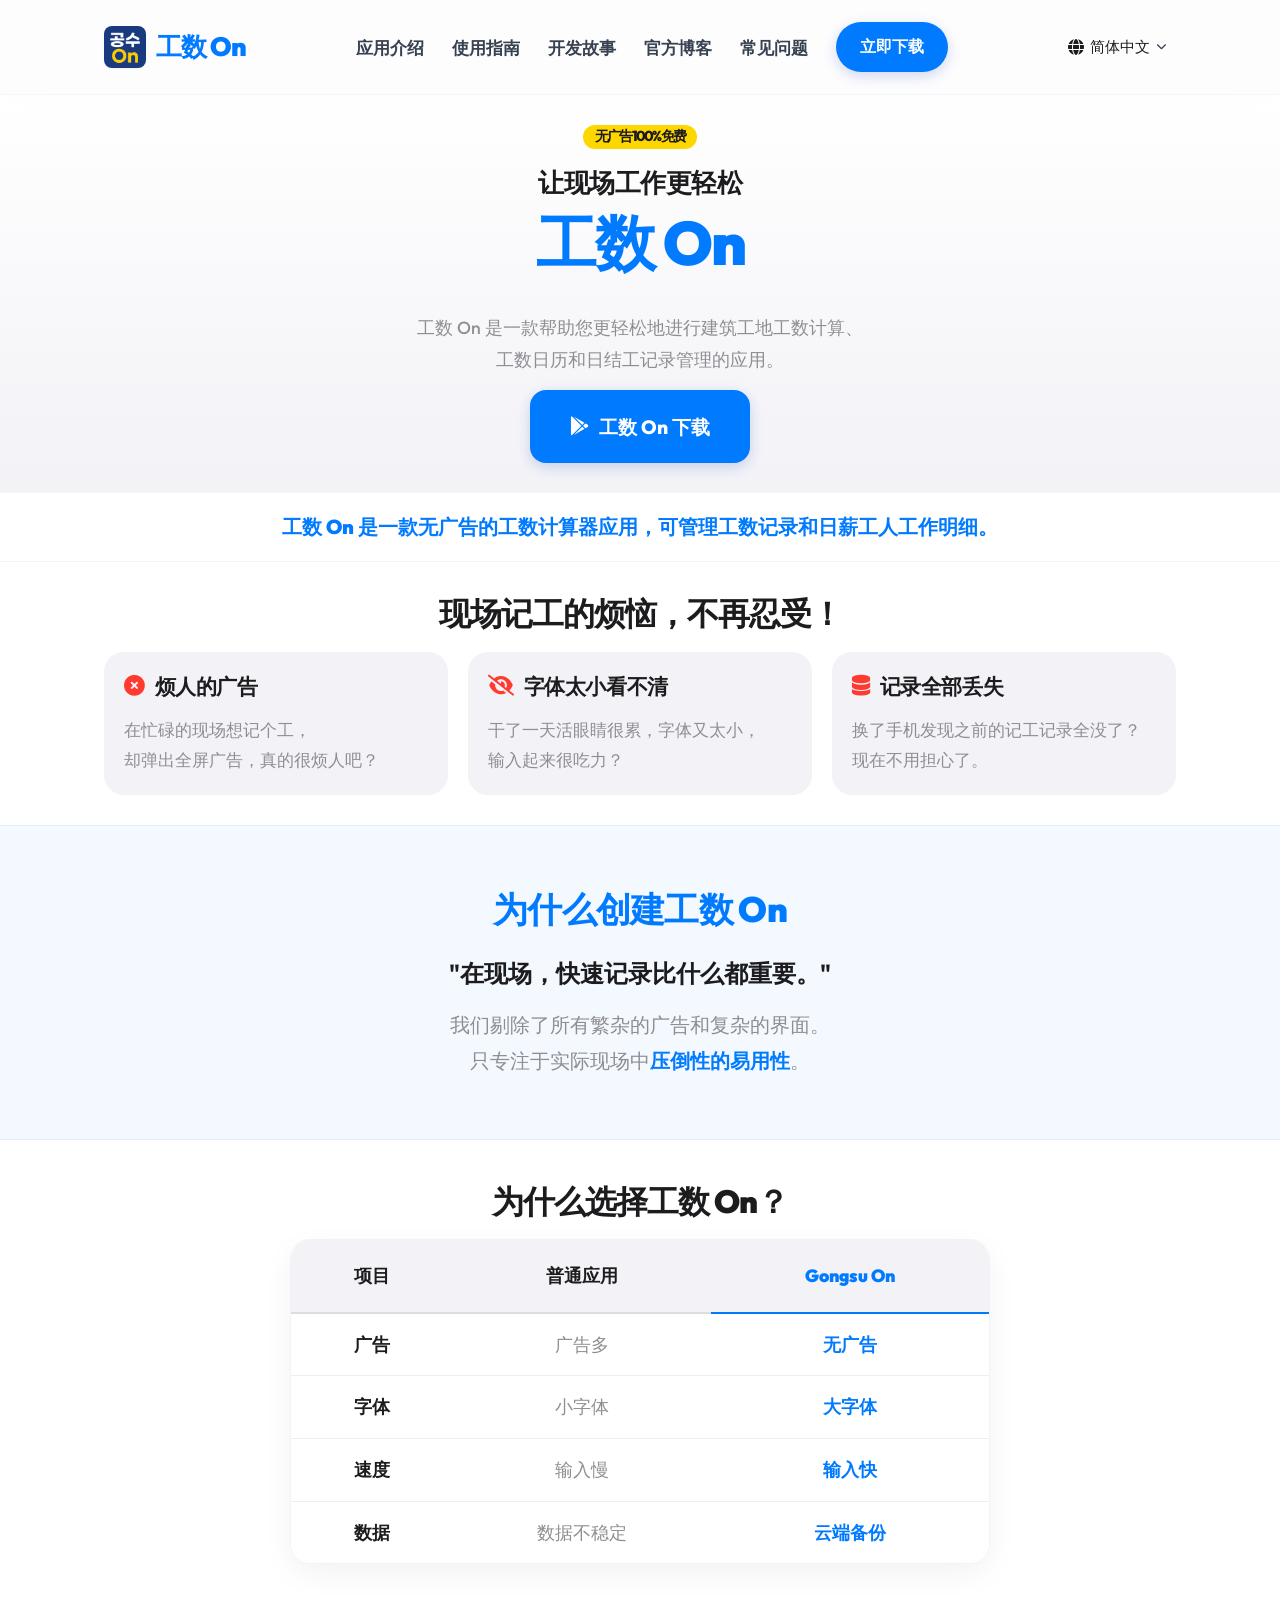
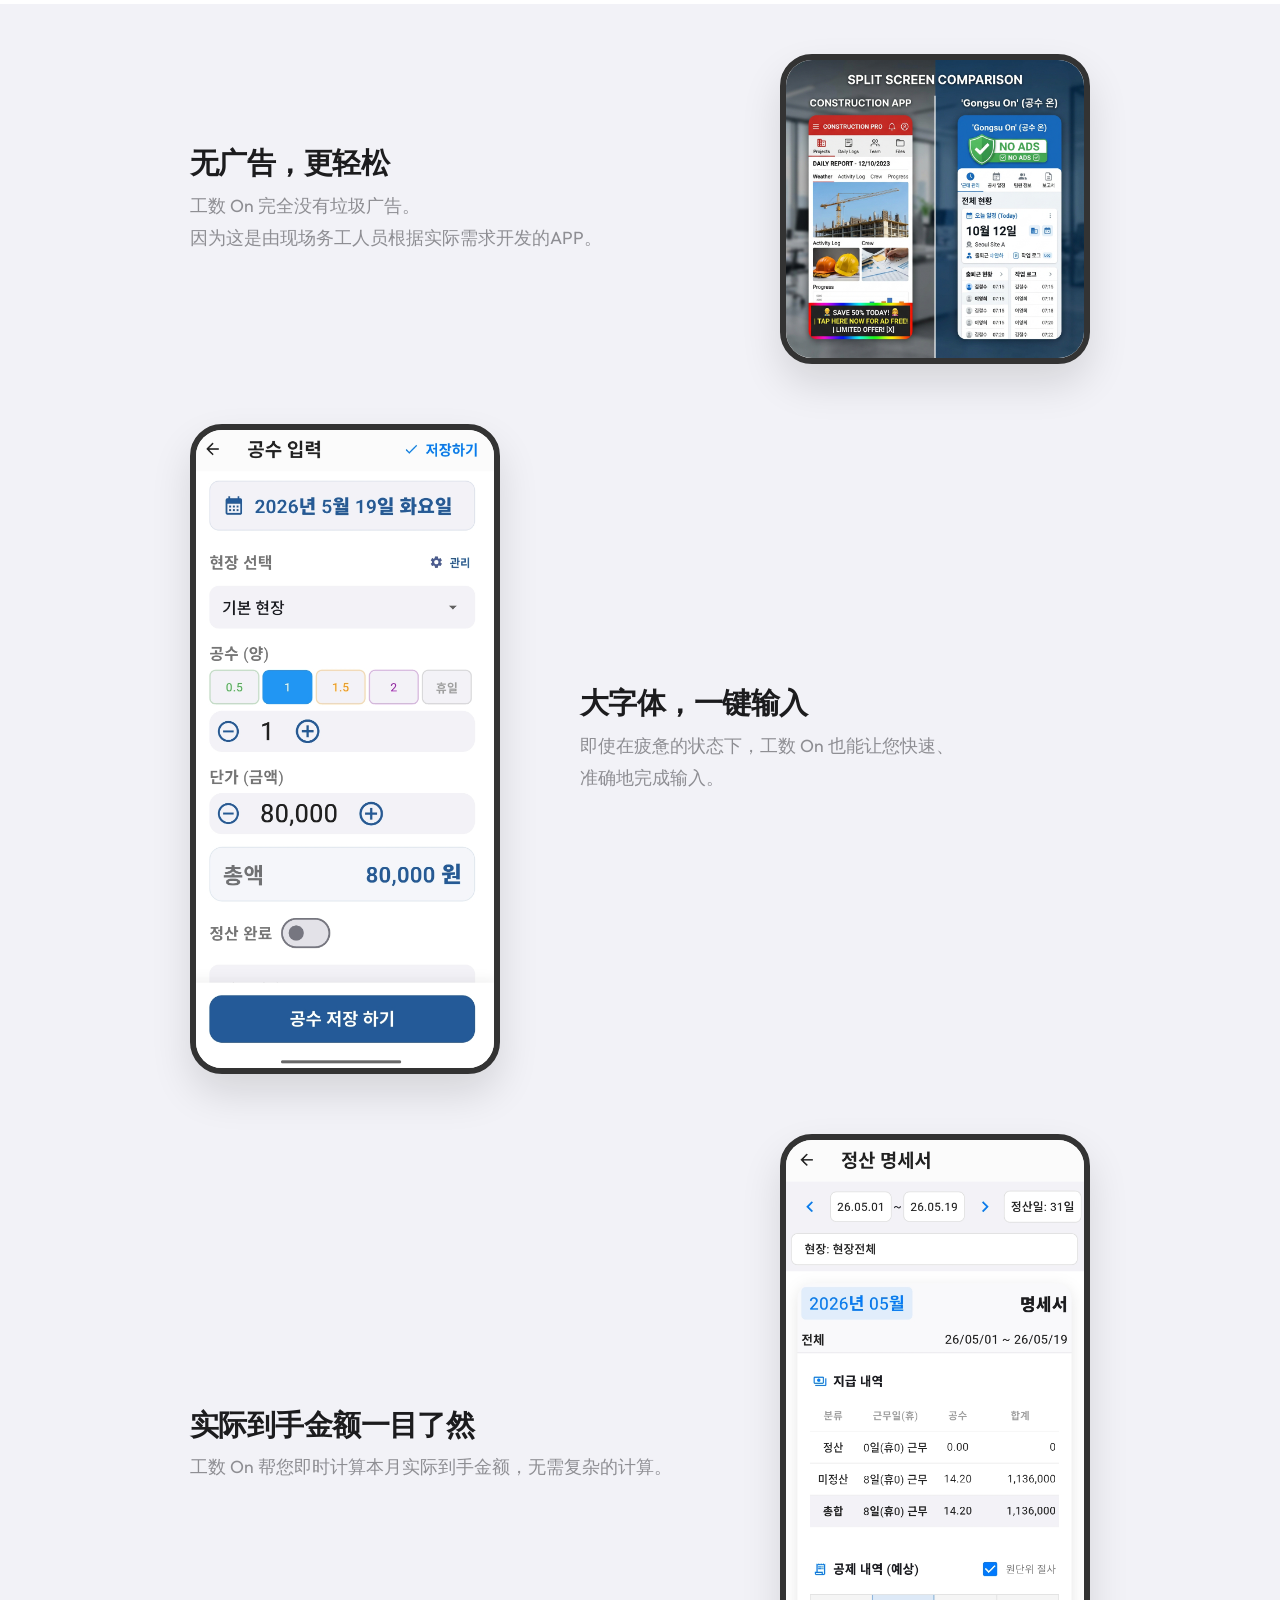
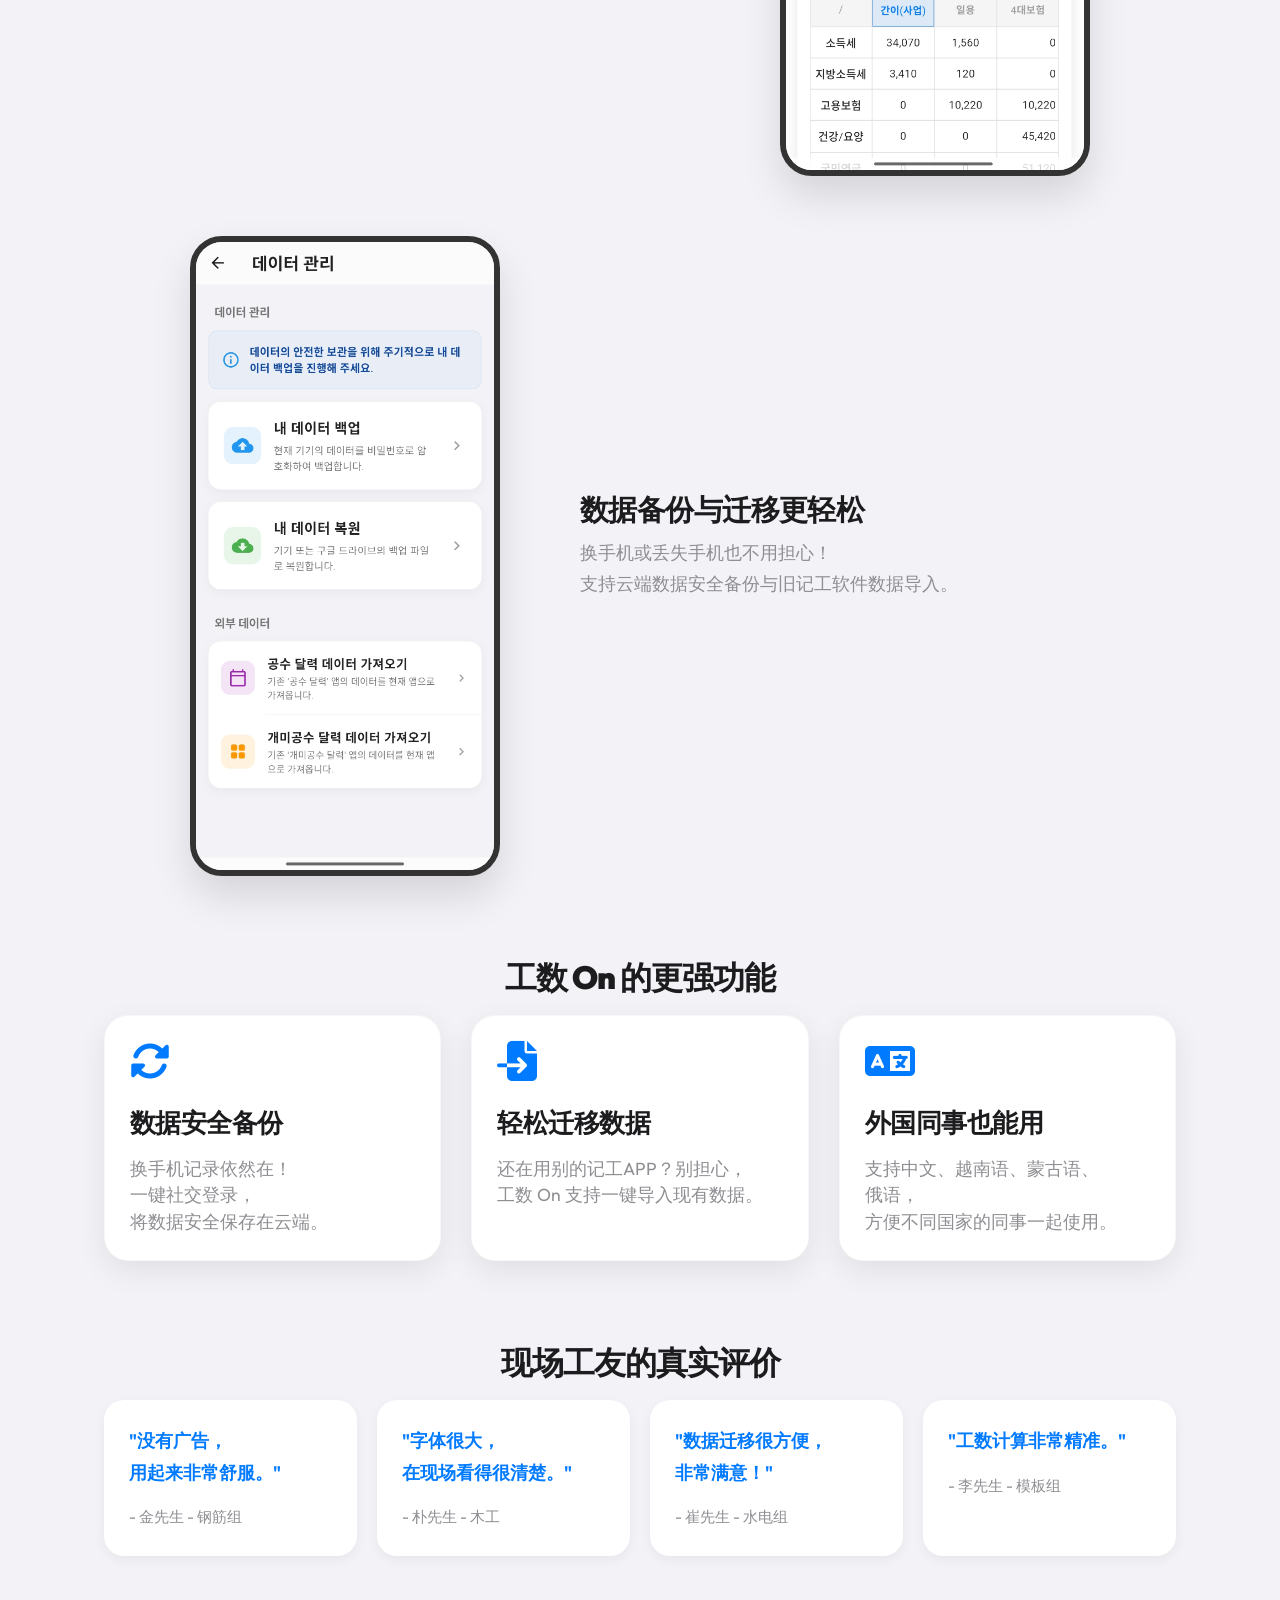
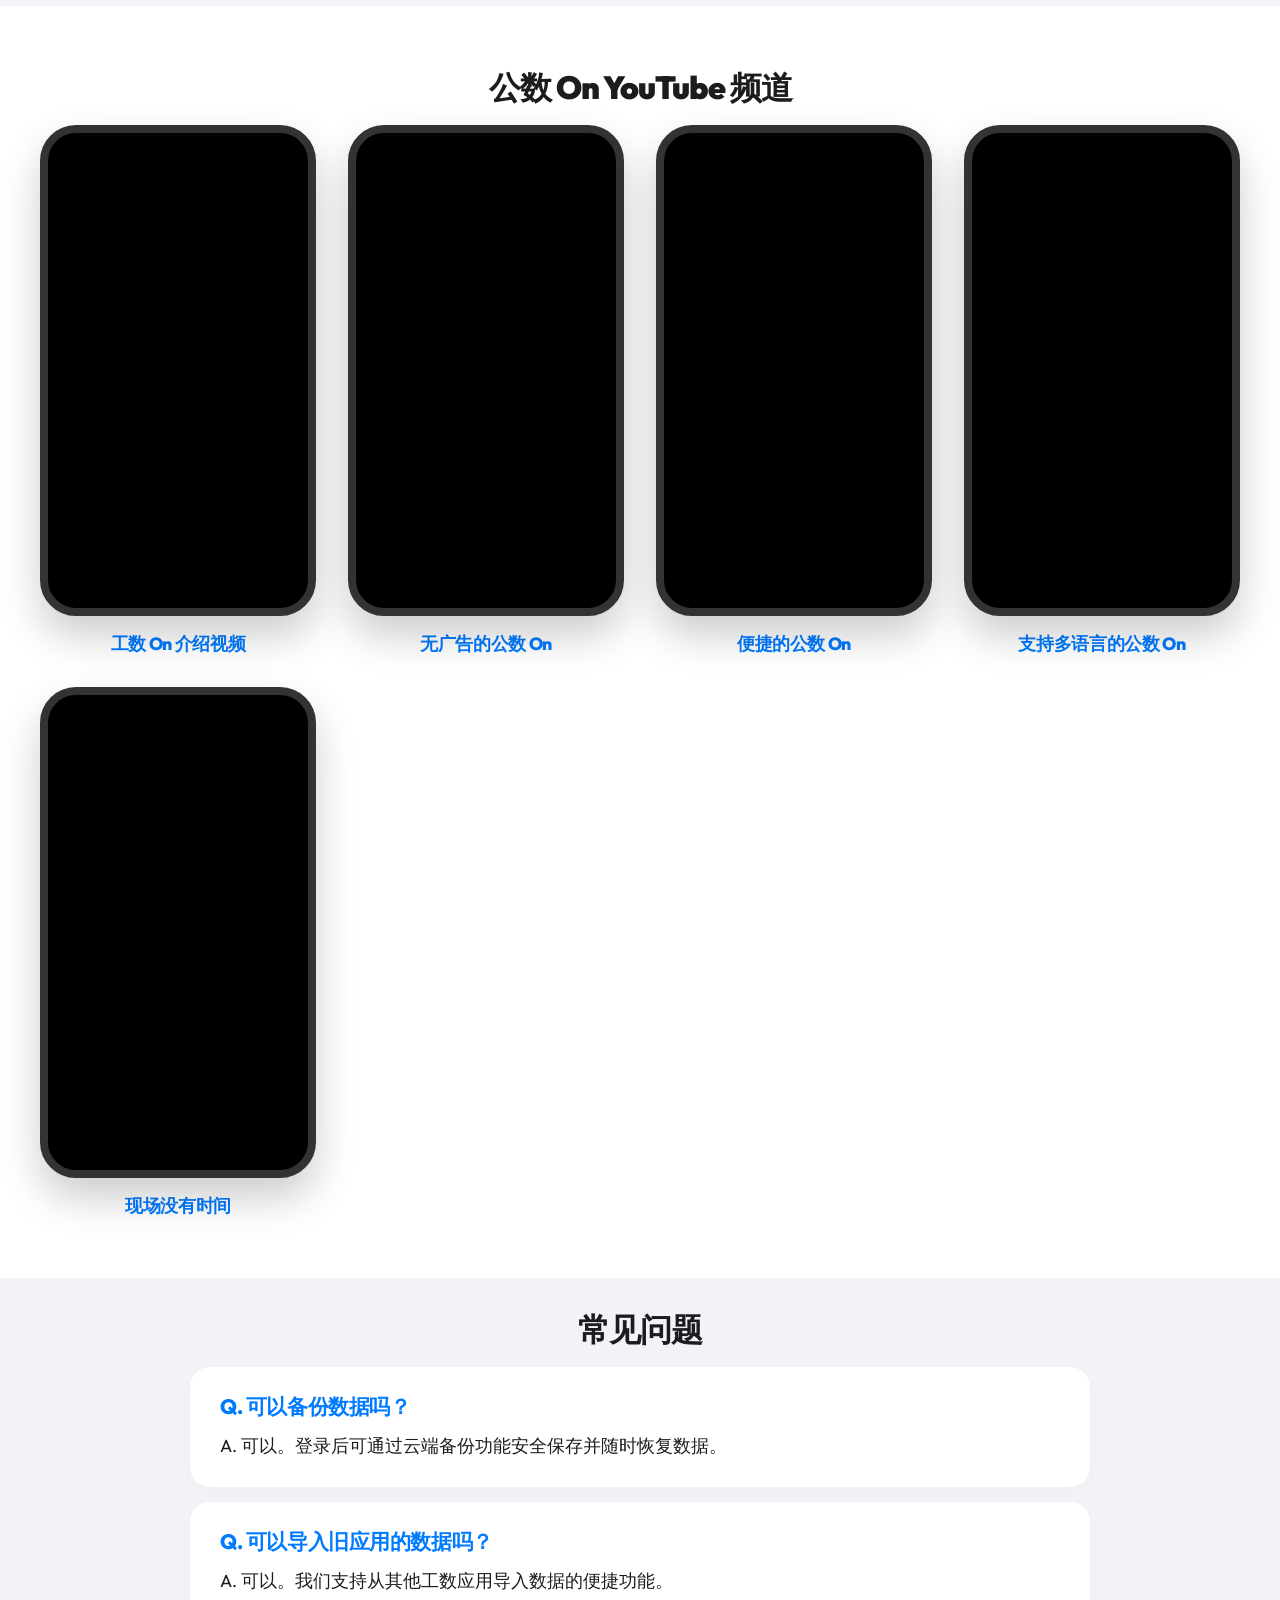
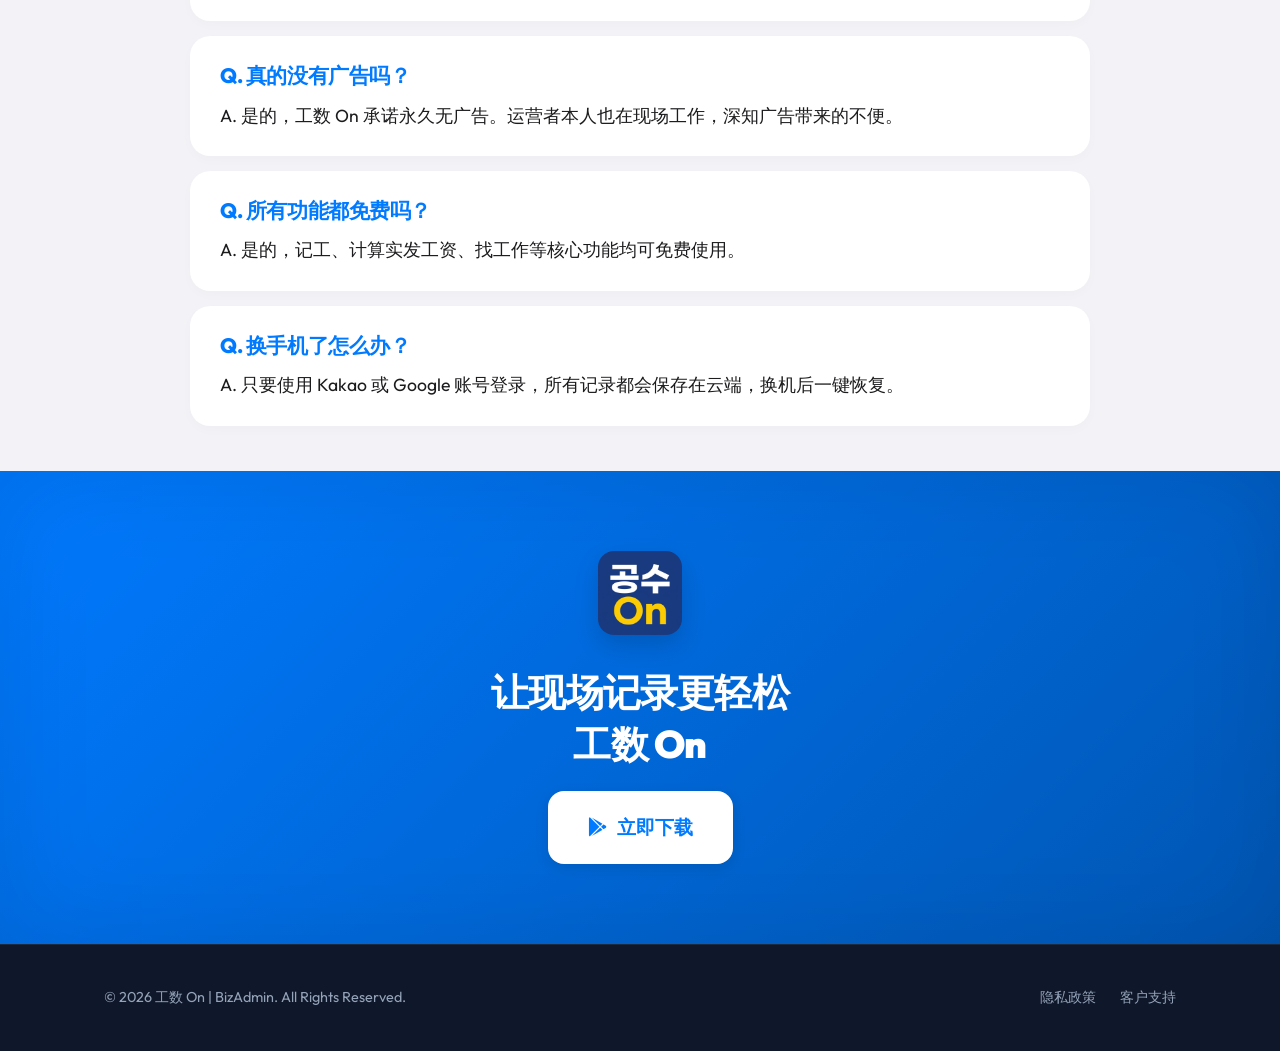
==== commit 17d684de: "style: 다국어 전환기를 지구본 아이콘 드롭다운 형태로 개편" ====
--- a/cn/index.html
+++ b/cn/index.html
@@ -478,11 +478,16 @@
             </nav>
             <div class="header-right">
                 <div class="lang-switcher">
-                    <a href="../index.html" title="한국어">🇰🇷</a>
-                    <a href="#" class="active" title="中文">🇨🇳</a>
-                    <a href="../vn/index.html" title="Tiếng Việt">🇻🇳</a>
-                    <a href="../mn/index.html" title="Монгол">🇲🇳</a>
-                    <a href="../ru/index.html" title="Русский">🇷🇺</a>
+                    <button class="lang-btn" aria-label="Select Language">
+                        <i class="fas fa-globe"></i> <span>简体中文</span> <i class="fas fa-chevron-down"></i>
+                    </button>
+                    <div class="lang-dropdown">
+                        <a href="../index.html" title="한국어">🇰🇷 한국어</a>
+                        <a href="#" class="active" title="中文">🇨🇳 中文</a>
+                        <a href="../vn/index.html" title="Tiếng Việt">🇻🇳 Tiếng Việt</a>
+                        <a href="../mn/index.html" title="Монгол">🇲🇳  Монгол</a>
+                        <a href="../ru/index.html" title="Русский">🇷🇺 Русский</a>
+                    </div>
                 </div>
                 <button class="menu-toggle" aria-label="打开菜单">
                     <i class="fas fa-bars"></i>
--- a/assets/css/style.css
+++ b/assets/css/style.css
@@ -167,25 +167,83 @@
     transition: var(--transition-smooth);
 }
 
-/* Language Switcher */
+/* Language Switcher Dropdown */
 .lang-switcher {
-    display: flex;
-    gap: 12px;
-}
-
-.lang-switcher a {
+    position: relative;
+    display: inline-block;
+}
+
+.lang-btn {
+    background: none;
+    border: none;
+    padding: 6px 10px;
+    font-size: 0.95rem;
+    font-weight: 500;
+    cursor: pointer;
+    display: flex;
+    align-items: center;
+    gap: 6px;
+    border-radius: 6px;
+    color: var(--text-dark);
+    transition: var(--transition-smooth);
+}
+
+.lang-btn:hover {
+    background-color: rgba(226, 232, 240, 0.3);
+}
+
+.lang-btn .fa-globe {
+    font-size: 1rem;
+    color: var(--text-dark);
+}
+
+.lang-btn .fa-chevron-down {
+    font-size: 0.65rem;
+    color: var(--text-muted);
+    transition: var(--transition-smooth);
+}
+
+.lang-dropdown {
+    position: absolute;
+    top: 100%;
+    right: 0;
+    background-color: #fff;
+    border: 1px solid rgba(226, 232, 240, 0.8);
+    border-radius: 8px;
+    box-shadow: 0 4px 12px rgba(15, 23, 42, 0.08);
+    padding: 6px 0;
+    min-width: 130px;
+    display: none;
+    flex-direction: column;
+    z-index: 1000;
+    margin-top: 4px;
+}
+
+.lang-dropdown a {
+    display: flex;
+    align-items: center;
+    gap: 8px;
+    padding: 8px 16px;
     text-decoration: none;
-    font-size: 1.25rem;
-    filter: grayscale(1);
-    opacity: 0.5;
-    transition: var(--transition-smooth);
-}
-
-.lang-switcher a:hover,
-.lang-switcher a.active {
-    filter: grayscale(0);
-    opacity: 1;
-    transform: scale(1.15);
+    color: var(--text-dark);
+    font-size: 0.85rem;
+    font-weight: 500;
+    transition: var(--transition-smooth);
+}
+
+.lang-dropdown a:hover,
+.lang-dropdown a.active {
+    background-color: rgba(226, 232, 240, 0.4);
+    color: var(--primary);
+}
+
+/* Hover Action */
+.lang-switcher:hover .lang-dropdown {
+    display: flex;
+}
+
+.lang-switcher:hover .lang-btn i {
+    transform: rotate(180deg);
 }
 
 /* Layout Container */
@@ -410,7 +468,7 @@
     font-size: var(--font-body-lg);
     color: var(--text-muted);
     max-width: 700px;
-    margin: 0 auto;
+    margin: 0 auto 30px auto;
     line-height: 1.6;
     font-weight: 500;
 }
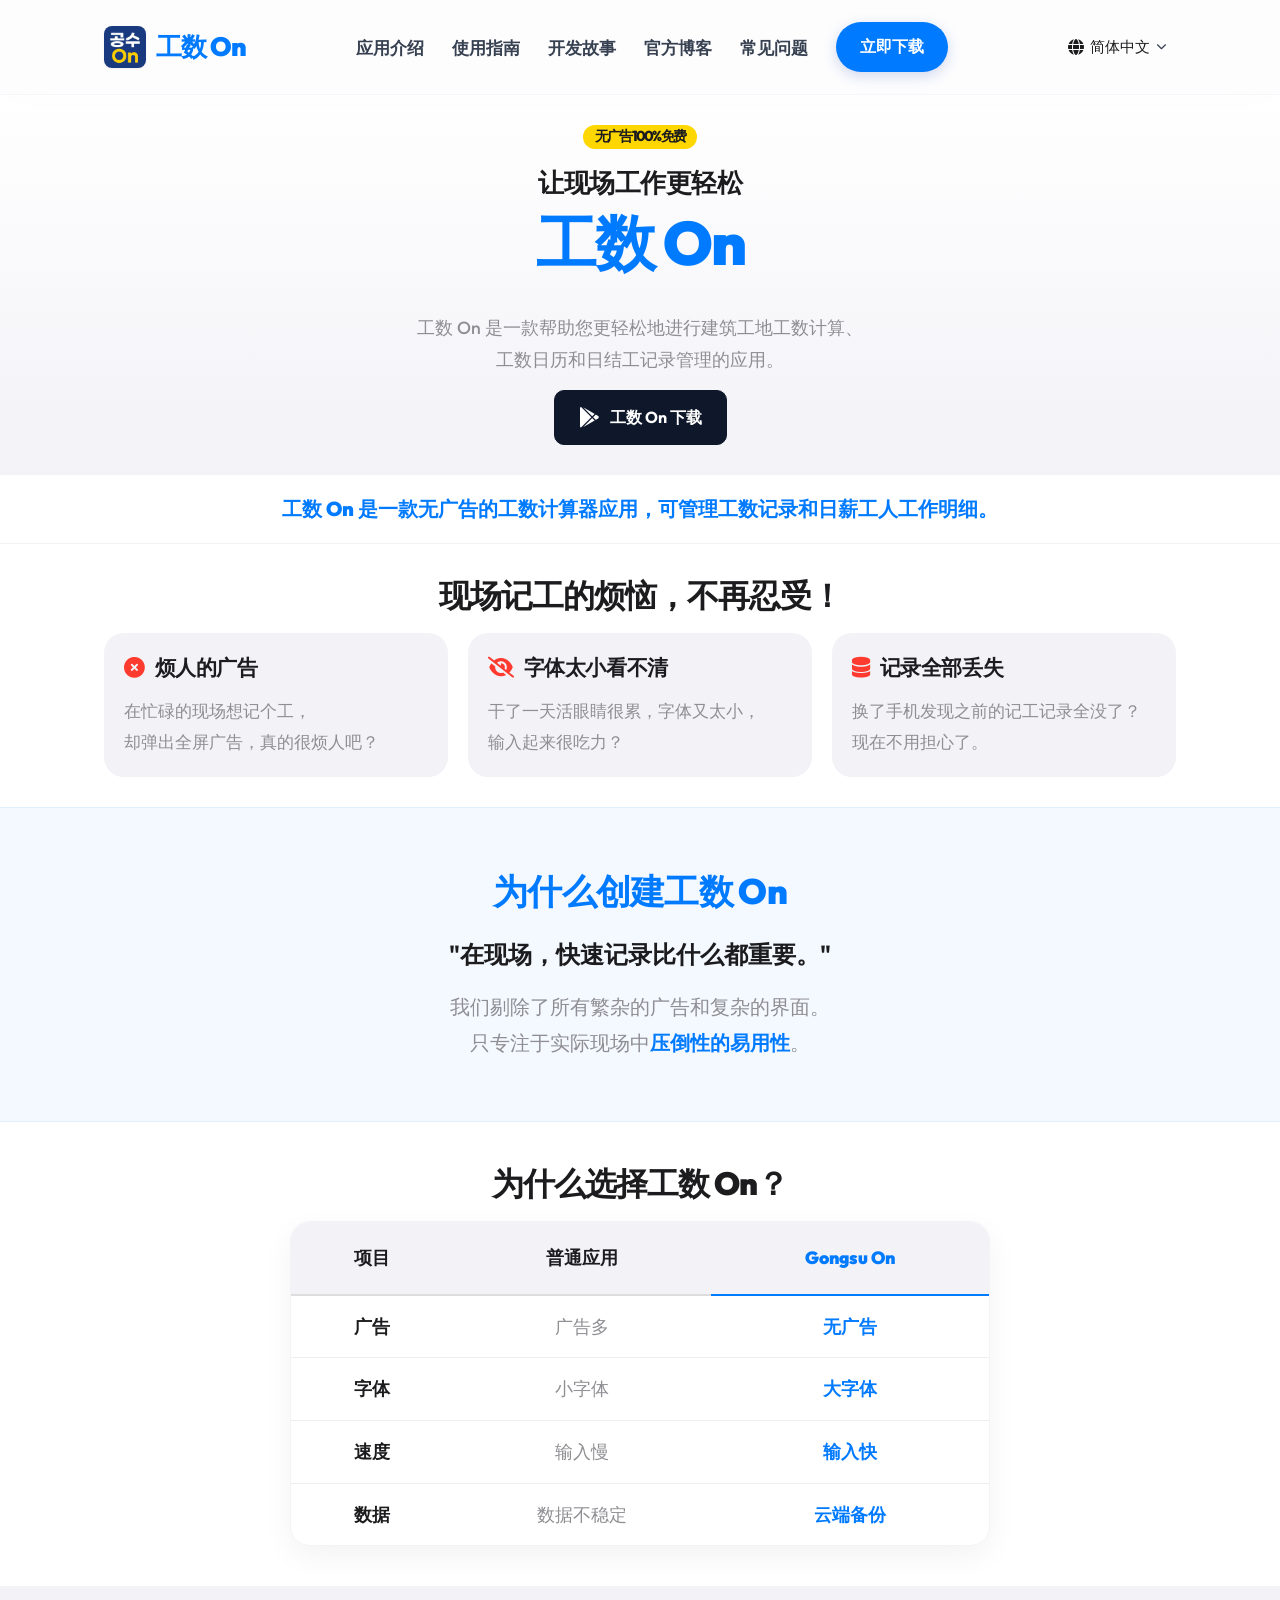
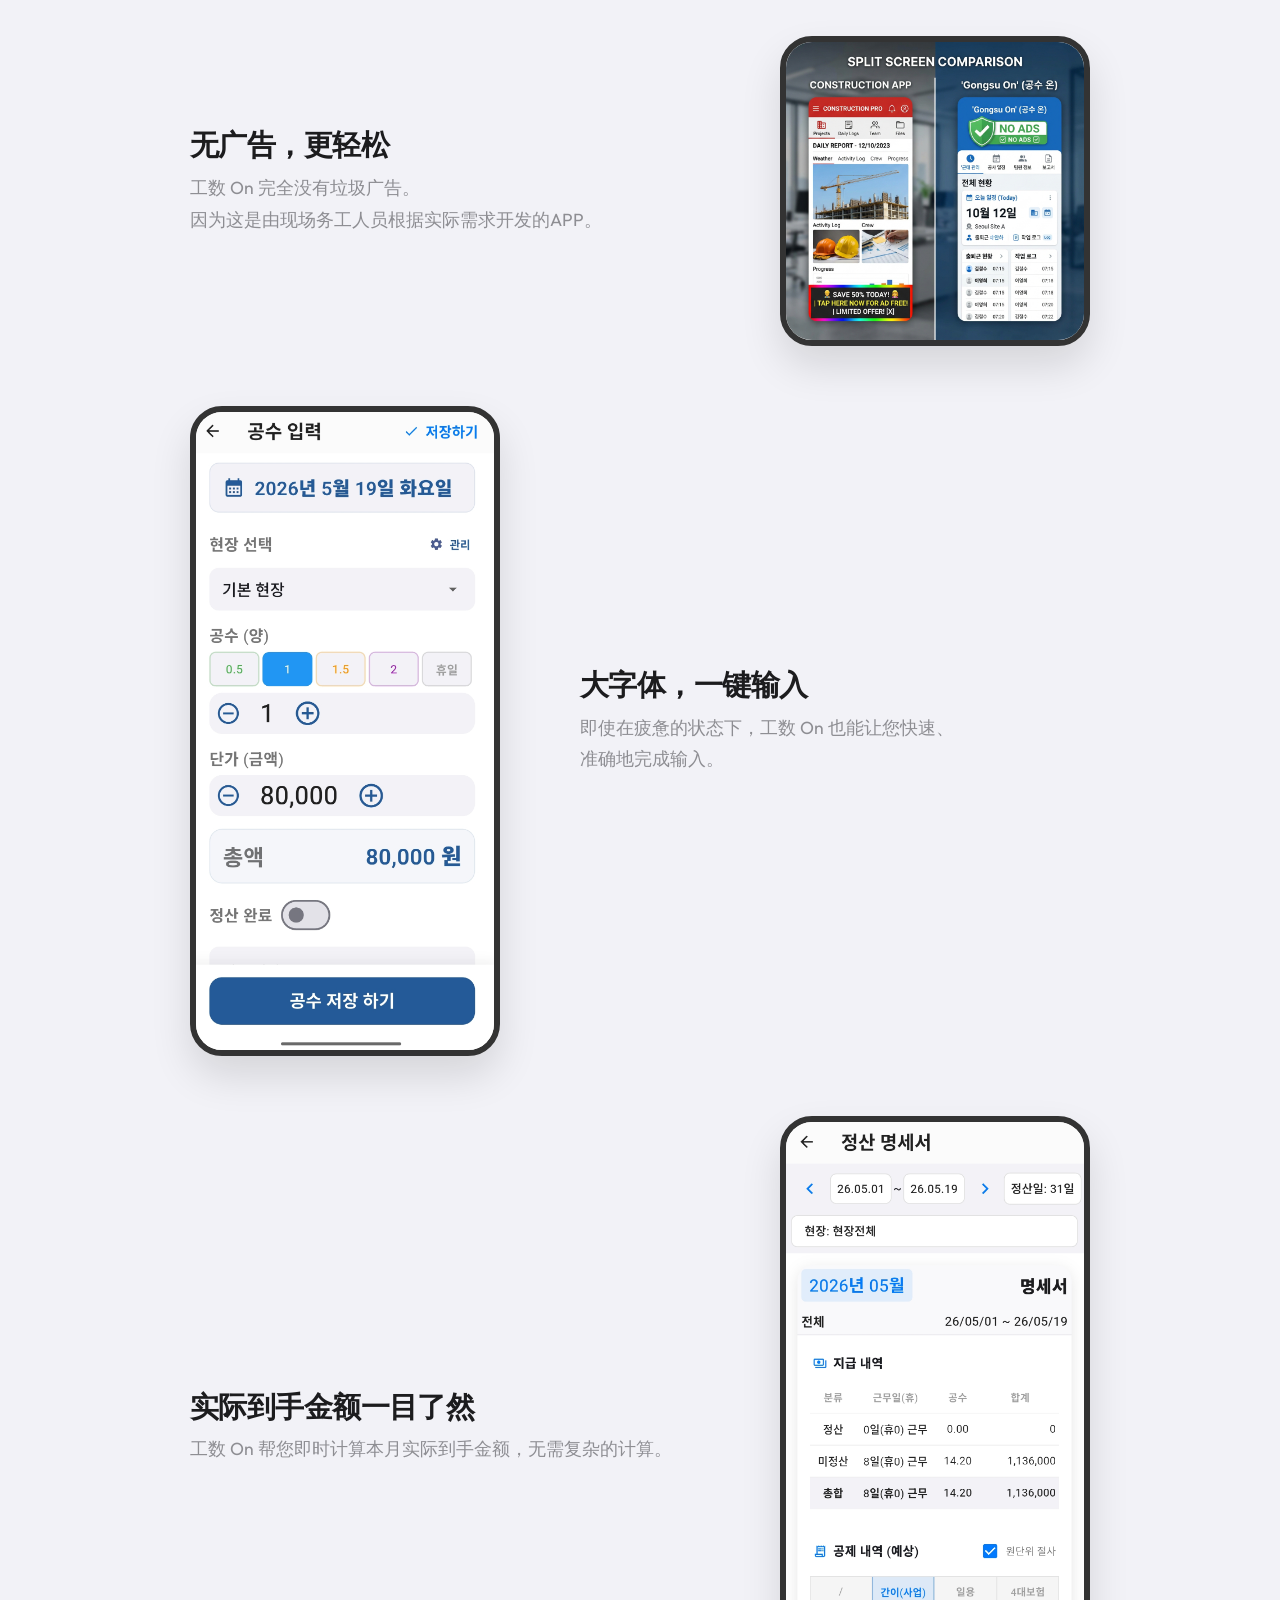
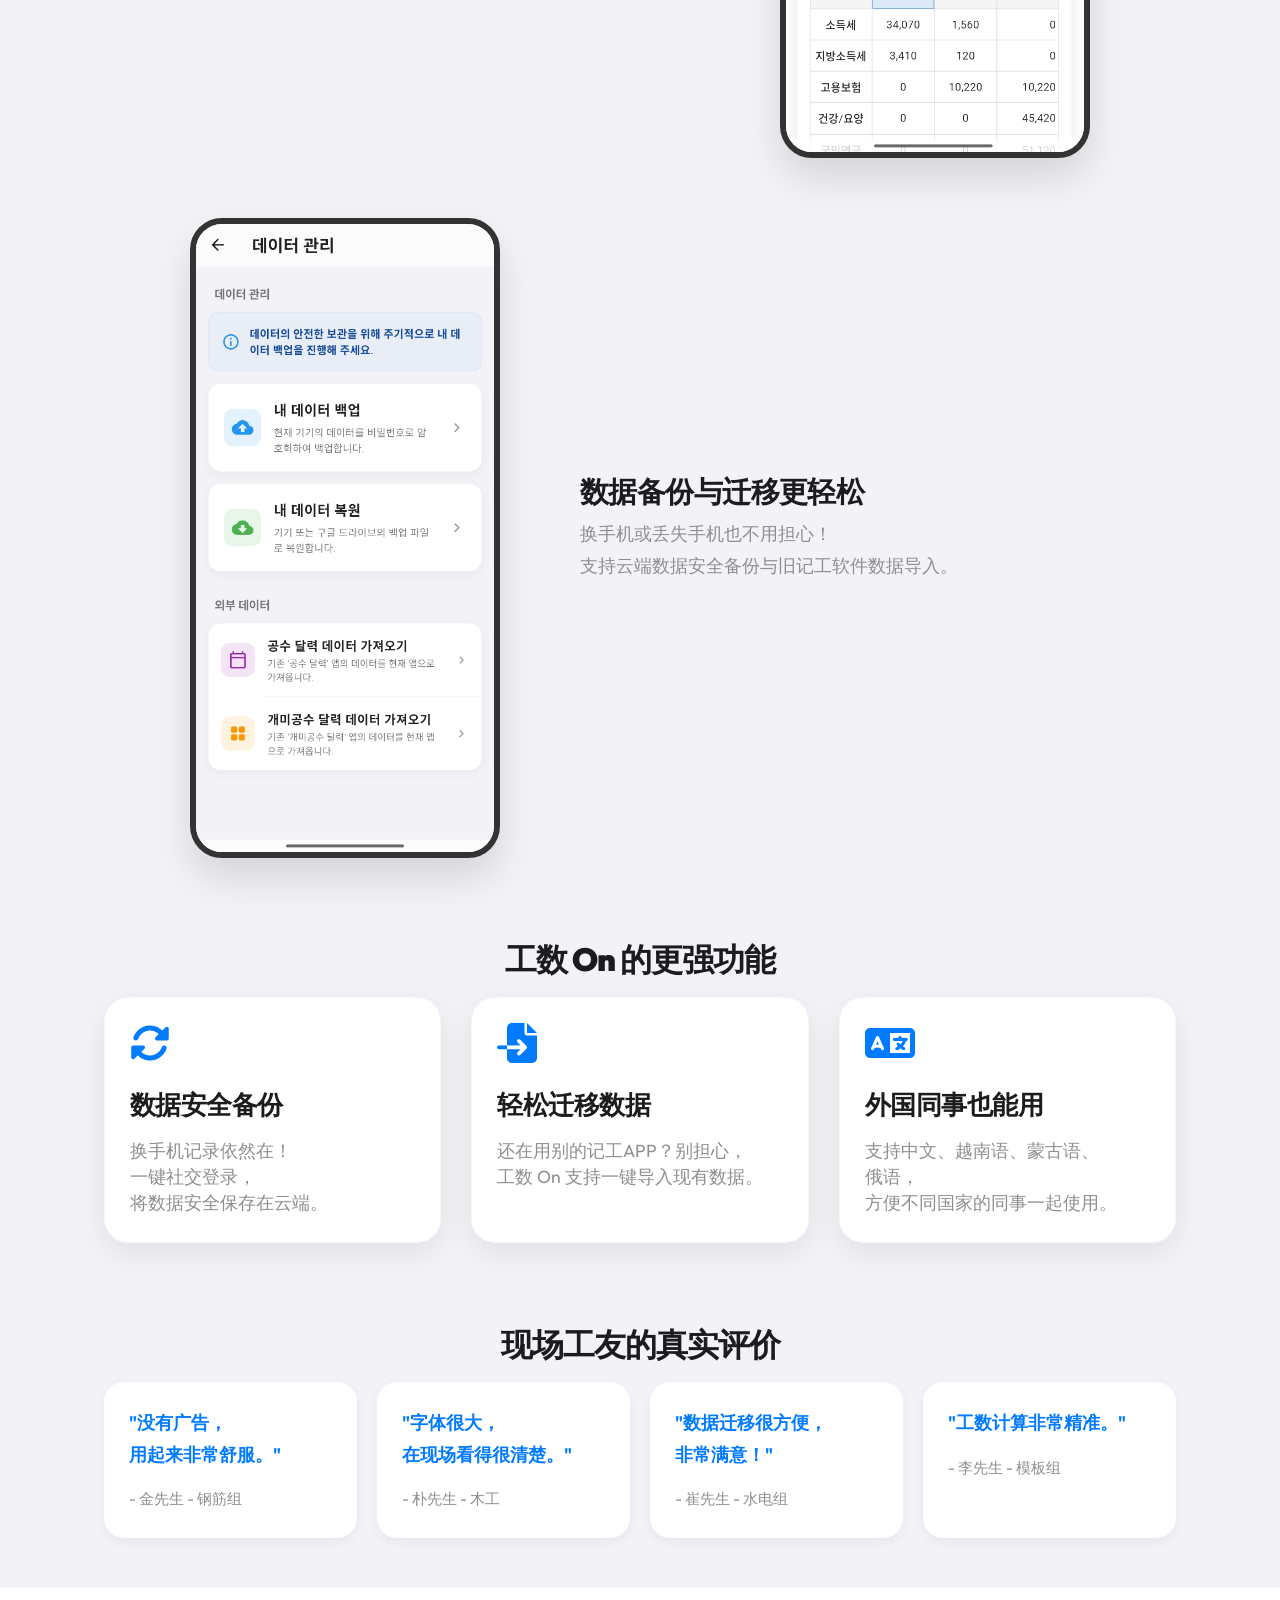
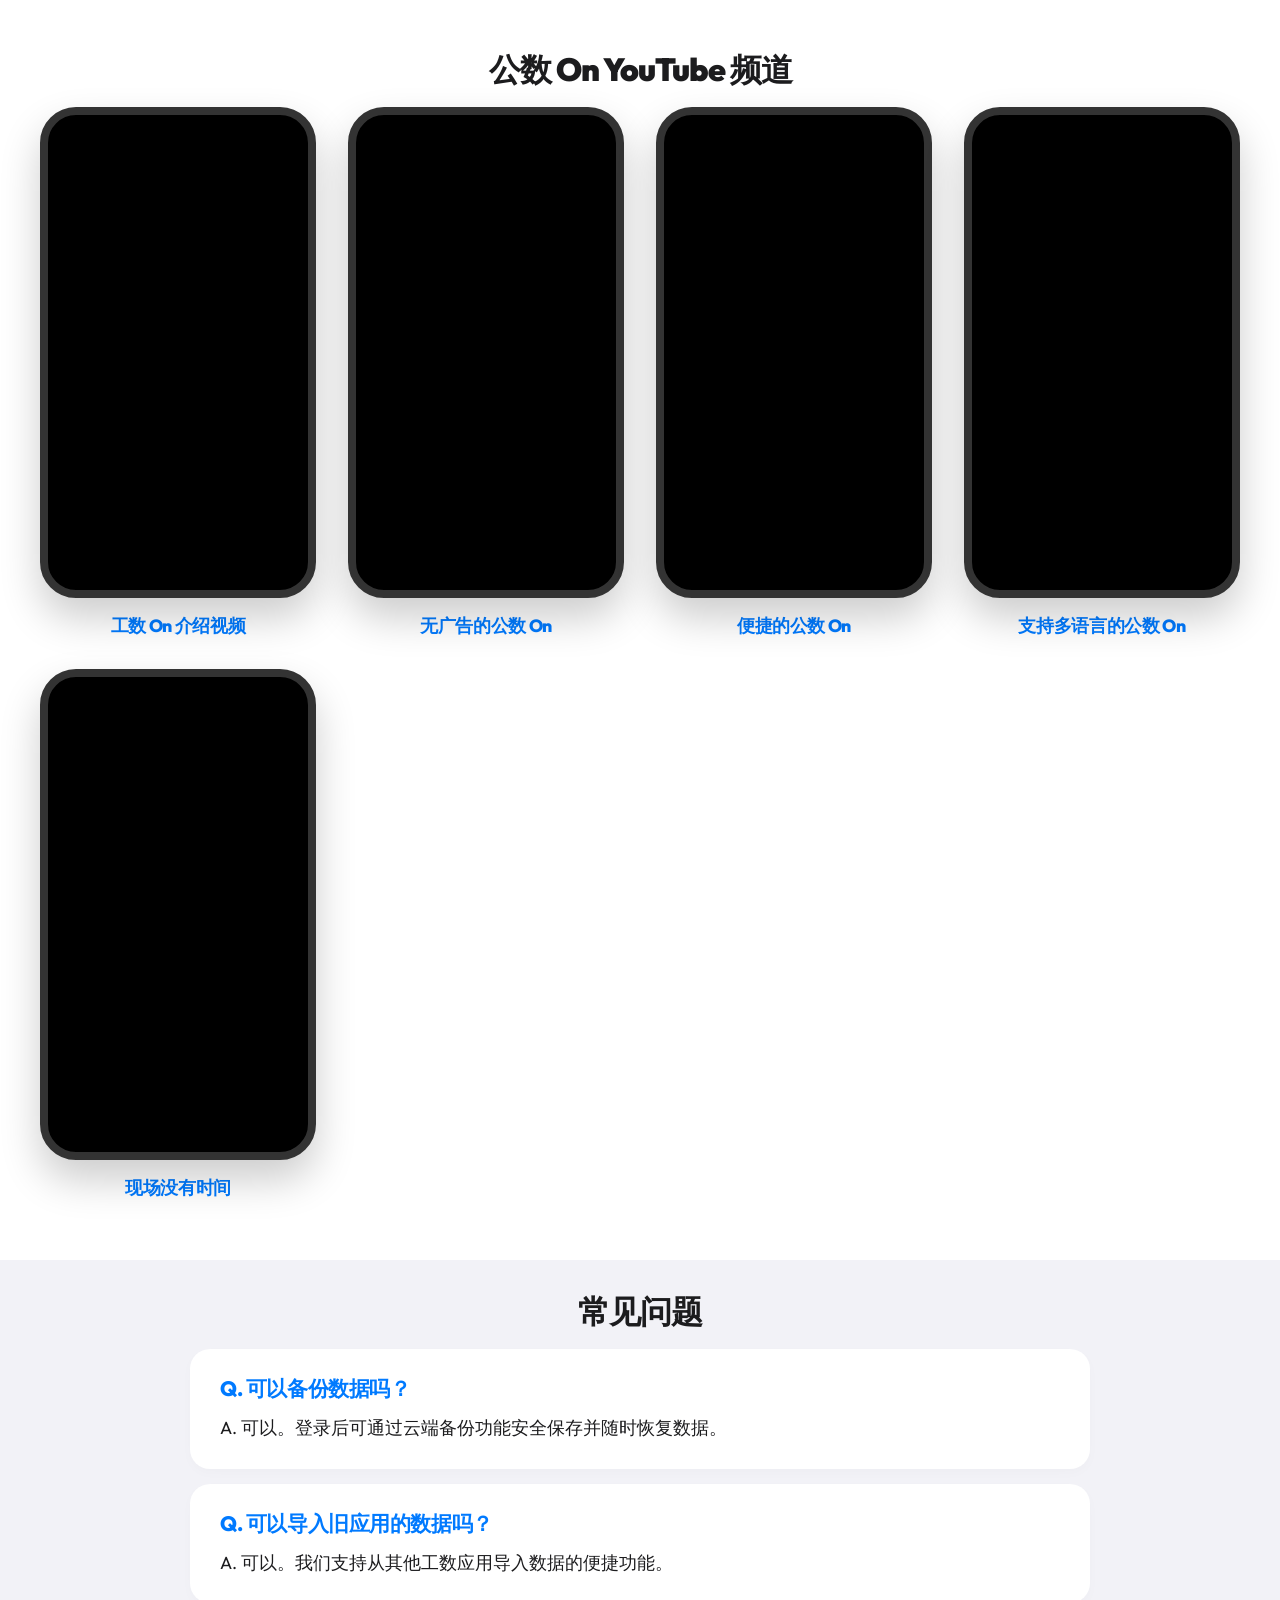
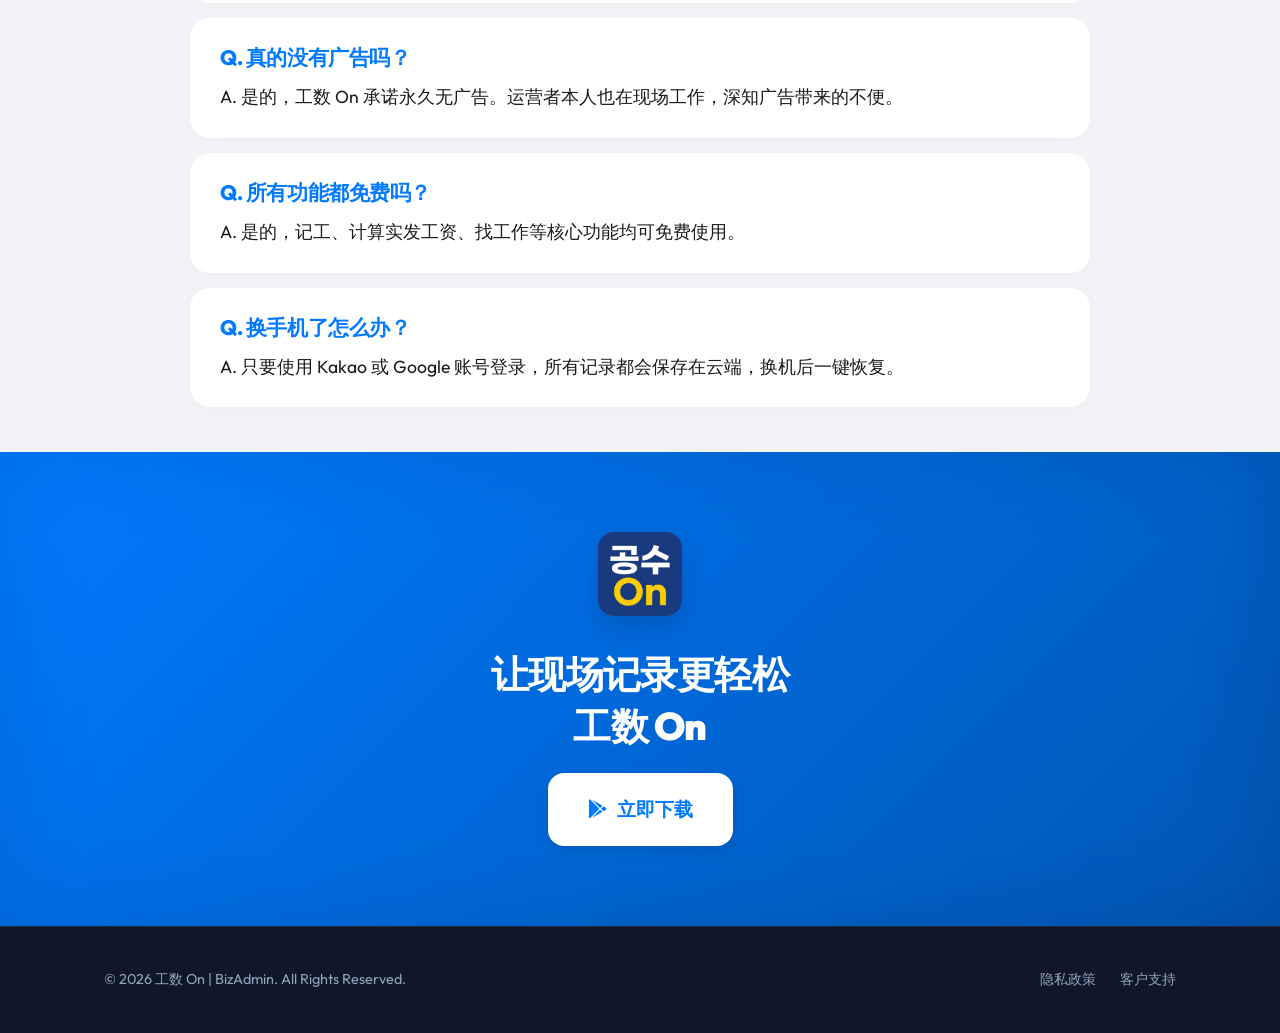
==== commit 944068b8: "style: 다국어(중국어, 몽골어, 러시아어, 베트남어) 메인 페이지에 모던 스토어 다운로드 버튼(Style A) 적용 완료" ====
--- a/cn/index.html
+++ b/cn/index.html
@@ -506,8 +506,8 @@
                 </h1>
                 <p>工数 On 是一款帮助您更轻松地进行建筑工地工数计算、工数日历和日结工记录管理的应用。</p>
                 <div class="download-btns">
-                    <a href="https://play.google.com/store/apps/details?id=kr.co.bizadmin.gongsuon" class="btn btn-primary">
-                        <i class="fab fa-google-play"></i> 工数 On 下载
+                    <a href="https://play.google.com/store/apps/details?id=kr.co.bizadmin.gongsuon" class="btn-modern-download" target="_blank" rel="noopener noreferrer">
+                        <i class="fab fa-google-play"></i> <span>工数 On 下载</span>
                     </a>
                 </div>
             </div>
--- a/assets/css/style.css
+++ b/assets/css/style.css
@@ -340,6 +340,13 @@
     }
 }
 
+/* Hero Section 공통 */
+.hero {
+    background: radial-gradient(circle at top right, rgba(30, 64, 175, 0.05) 0%, rgba(248, 250, 252, 0.8) 100%);
+    padding: 50px 0 60px 0;
+    text-align: center;
+}
+
 /* Hero 2단 Layout */
 .hero-wrapper {
     display: flex;
@@ -356,62 +363,283 @@
     text-align: left;
 }
 
+/* 시안용 새로운 배지 스타일 */
+.hero-badge-concept {
+    display: inline-flex;
+    align-items: center;
+    gap: 8px;
+    border: 1.5px solid rgba(30, 64, 175, 0.4);
+    background-color: rgba(30, 64, 175, 0.05);
+    color: #1e40af;
+    padding: 8px 18px;
+    border-radius: 100px;
+    font-weight: 700;
+    font-size: 0.88rem;
+    margin-bottom: 24px;
+    letter-spacing: -0.02em;
+}
+
+.hero-badge-concept i {
+    font-size: 1rem;
+    color: #2563eb;
+}
+
+/* 시안용 타이틀과 서브타이틀 */
+.hero h1.hero-title {
+    font-size: 3.8rem;
+    font-weight: 900;
+    color: var(--text-dark);
+    line-height: 1.25;
+    letter-spacing: -0.04em;
+    margin-bottom: 1.5rem;
+    text-align: left;
+}
+
+.hero-title .brand-on {
+    color: #2563eb;
+    font-weight: 900;
+}
+
+.hero p.hero-desc {
+    font-size: 1.35rem;
+    color: var(--text-muted);
+    margin-bottom: 35px;
+    font-weight: 600;
+    line-height: 1.6;
+    max-width: 100%;
+    text-align: left;
+}
+
+/* 시안용 플레이스토어 및 가이드 버튼 */
+.btn-playstore {
+    display: inline-flex;
+    align-items: center;
+    background-color: #000;
+    color: #fff;
+    padding: 10px 24px;
+    border-radius: 10px;
+    text-decoration: none;
+    font-weight: 700;
+    transition: var(--transition-smooth);
+    gap: 12px;
+    border: 1px solid #000;
+}
+
+.btn-modern-download {
+    display: inline-flex;
+    align-items: center;
+    justify-content: center;
+    background-color: #0f172a;
+    color: #fff;
+    padding: 12px 24px;
+    border-radius: 10px;
+    text-decoration: none;
+    font-weight: 700;
+    transition: var(--transition-smooth);
+    gap: 10px;
+    border: 1.5px solid #0f172a;
+}
+
+.btn-modern-download:hover {
+    background-color: #2563eb;
+    border-color: #2563eb;
+    transform: translateY(-2px);
+    box-shadow: 0 10px 15px -3px rgba(37, 99, 235, 0.3);
+}
+
+.btn-modern-download i {
+    font-size: 1.3rem;
+}
+
+.btn-playstore:hover {
+    background-color: #222;
+    transform: translateY(-2px);
+}
+
+.btn-playstore i {
+    font-size: 1.6rem;
+}
+
+.btn-playstore .btn-text-wrapper {
+    display: flex;
+    flex-direction: column;
+    align-items: flex-start;
+    line-height: 1.2;
+}
+
+.btn-playstore .btn-subtext {
+    font-size: 0.75rem;
+    font-weight: 500;
+    color: #ccc;
+}
+
+.btn-playstore .btn-maintext {
+    font-size: 1rem;
+    font-weight: 700;
+}
+
+.btn-guide-outline {
+    display: inline-flex;
+    align-items: center;
+    justify-content: center;
+    background: none;
+    border: 1.5px solid #2563eb;
+    color: #2563eb;
+    padding: 12px 24px;
+    border-radius: 10px;
+    text-decoration: none;
+    font-size: 1rem;
+    font-weight: 700;
+    transition: var(--transition-smooth);
+    gap: 8px;
+}
+
+.btn-guide-outline:hover {
+    background-color: rgba(37, 99, 235, 0.05);
+    transform: translateY(-2px);
+}
+
+/* 시안용 하단 3개 특징 그리드 카드 */
+.hero-features-grid {
+    display: flex;
+    gap: 16px;
+    margin-top: 40px;
+}
+
+.hero-feature-card {
+    background-color: #fff;
+    border: 1px solid rgba(226, 232, 240, 0.8);
+    border-radius: 12px;
+    padding: 16px 20px;
+    display: flex;
+    align-items: center;
+    gap: 14px;
+    flex: 1;
+    box-shadow: 0 4px 6px -1px rgba(0, 0, 0, 0.05);
+}
+
+.hero-feature-card .card-icon {
+    width: 44px;
+    height: 44px;
+    border-radius: 50%;
+    display: flex;
+    align-items: center;
+    justify-content: center;
+    font-size: 1.2rem;
+    font-weight: 700;
+    flex-shrink: 0;
+}
+
+.hero-feature-card .card-icon.bg-blue {
+    background-color: rgba(37, 99, 235, 0.1);
+    color: #2563eb;
+}
+
+.hero-feature-card .card-icon.bg-green {
+    background-color: rgba(16, 185, 129, 0.1);
+    color: #10b981;
+}
+
+.hero-feature-card .card-icon.bg-orange {
+    background-color: rgba(249, 115, 22, 0.1);
+    color: #f97316;
+}
+
+.hero-feature-card .card-text {
+    text-align: left;
+}
+
+.hero-feature-card .card-text h4 {
+    font-size: 0.95rem;
+    font-weight: 800;
+    color: var(--text-dark);
+    margin: 0 0 4px 0;
+}
+
+.hero-feature-card .card-text p {
+    font-size: 0.82rem;
+    font-weight: 500;
+    color: var(--text-muted);
+    margin: 0;
+}
+
+/* 2대 스마트폰 겹침 비주얼 */
 .hero-visual {
+    position: relative;
     flex: 0.8;
     display: flex;
     justify-content: center;
     align-items: center;
 }
 
-.hero-visual .phone-mockup {
+.visual-bg-glow {
+    position: absolute;
+    width: 400px;
+    height: 400px;
+    background: radial-gradient(circle, rgba(37, 99, 235, 0.12) 0%, rgba(37, 99, 235, 0) 70%);
+    z-index: 1;
+    pointer-events: none;
+}
+
+.phone-mockup-wrapper {
+    position: relative;
     width: 100%;
-    max-width: 290px;
+    max-width: 360px;
+    height: 400px;
+    display: flex;
+    justify-content: center;
+    align-items: center;
+    z-index: 2;
+}
+
+.phone-mockup-item {
+    position: absolute;
     border: 8px solid #0F172A;
-    border-radius: 40px;
-    box-shadow: var(--shadow-lg);
+    border-radius: 36px;
+    box-shadow: 0 25px 50px -12px rgba(15, 23, 42, 0.25);
     background-color: #0F172A;
     overflow: hidden;
     transition: var(--transition-smooth);
 }
 
-.hero-visual .phone-mockup:hover {
-    transform: translateY(-8px) scale(1.02);
-    box-shadow: var(--shadow-hover);
-}
-
-.hero-visual .phone-screen img {
+.phone-mockup-item.mockup-back {
+    width: 190px;
+    left: 10px;
+    top: 10px;
+    z-index: 10;
+    transform: rotate(5deg) scale(0.95);
+    opacity: 0.85;
+}
+
+.phone-mockup-item.mockup-front {
+    width: 210px;
+    right: 10px;
+    bottom: 10px;
+    z-index: 20;
+    transform: rotate(-3deg);
+}
+
+.phone-mockup-wrapper:hover .mockup-front {
+    transform: translateY(-8px) rotate(-1deg) scale(1.02);
+    box-shadow: 0 30px 60px -15px rgba(15, 23, 42, 0.35);
+}
+
+.phone-mockup-wrapper:hover .mockup-back {
+    transform: translateY(-4px) rotate(3deg) scale(0.97);
+    opacity: 0.95;
+}
+
+.phone-mockup-item img {
     width: 100%;
     display: block;
 }
 
-/* 신뢰 배지 인포 라인 */
-.hero-badges-line {
-    display: flex;
-    gap: 12px;
-    margin-top: 24px;
-    justify-content: flex-start;
-    flex-wrap: wrap;
-}
-
-.hero-badge-item {
-    font-size: 0.82rem;
-    font-weight: 800;
-    color: var(--primary);
-    background-color: rgba(30, 64, 175, 0.08);
-    padding: 6px 14px;
-    border-radius: 100px;
-    display: inline-flex;
-    align-items: center;
-    gap: 6px;
-    letter-spacing: -0.01em;
-}
-
-.hero-badge-item i {
-    font-size: 0.9rem;
-}
-
-/* 모바일 Above the fold 최적화 미디어 쿼리 */
+/* 모바일/태블릿 반응형 미디어 쿼리 */
 @media (max-width: 850px) {
+    .hero {
+        padding: 50px 0 40px 0;
+    }
+
     .hero-wrapper {
         flex-direction: column;
         text-align: center;
@@ -423,18 +651,62 @@
         text-align: center;
     }
     
-    .hero-badges-line {
-        justify-content: center;
+    .hero h1.hero-title {
+        text-align: center;
+        font-size: 2.8rem;
+    }
+    
+    .hero p.hero-desc {
+        text-align: center;
+        font-size: 1.15rem;
+    }
+    
+    .download-btns, .blog-hero .download-btns {
+        display: flex !important;
+        flex-direction: column !important;
+        align-items: center !important;
+        gap: 12px !important;
+        width: 100% !important;
+        max-width: 320px !important;
+        margin: 0 auto !important;
+    }
+
+    .download-btns a, .blog-hero .download-btns a {
+        display: inline-flex !important;
+        width: 100% !important;
+        max-width: 320px !important;
+        box-sizing: border-box !important;
+        justify-content: center !important;
+    }
+    
+    .hero-features-grid {
+        flex-direction: column;
+        gap: 12px;
+        margin-top: 45px;
     }
     
     .hero-visual {
         width: 100%;
     }
     
-    .hero-visual .phone-mockup {
-        max-width: 240px;
+    .phone-mockup-wrapper {
+        max-width: 300px;
+        height: 320px;
         margin: 0 auto;
     }
+    
+    .phone-mockup-item.mockup-back {
+        width: 145px;
+        left: 15px;
+        top: 15px;
+    }
+    
+    .phone-mockup-item.mockup-front {
+        width: 160px;
+        right: 15px;
+        bottom: 15px;
+    }
+}
 
     .page-hero {
         padding: 60px 0 40px 0;
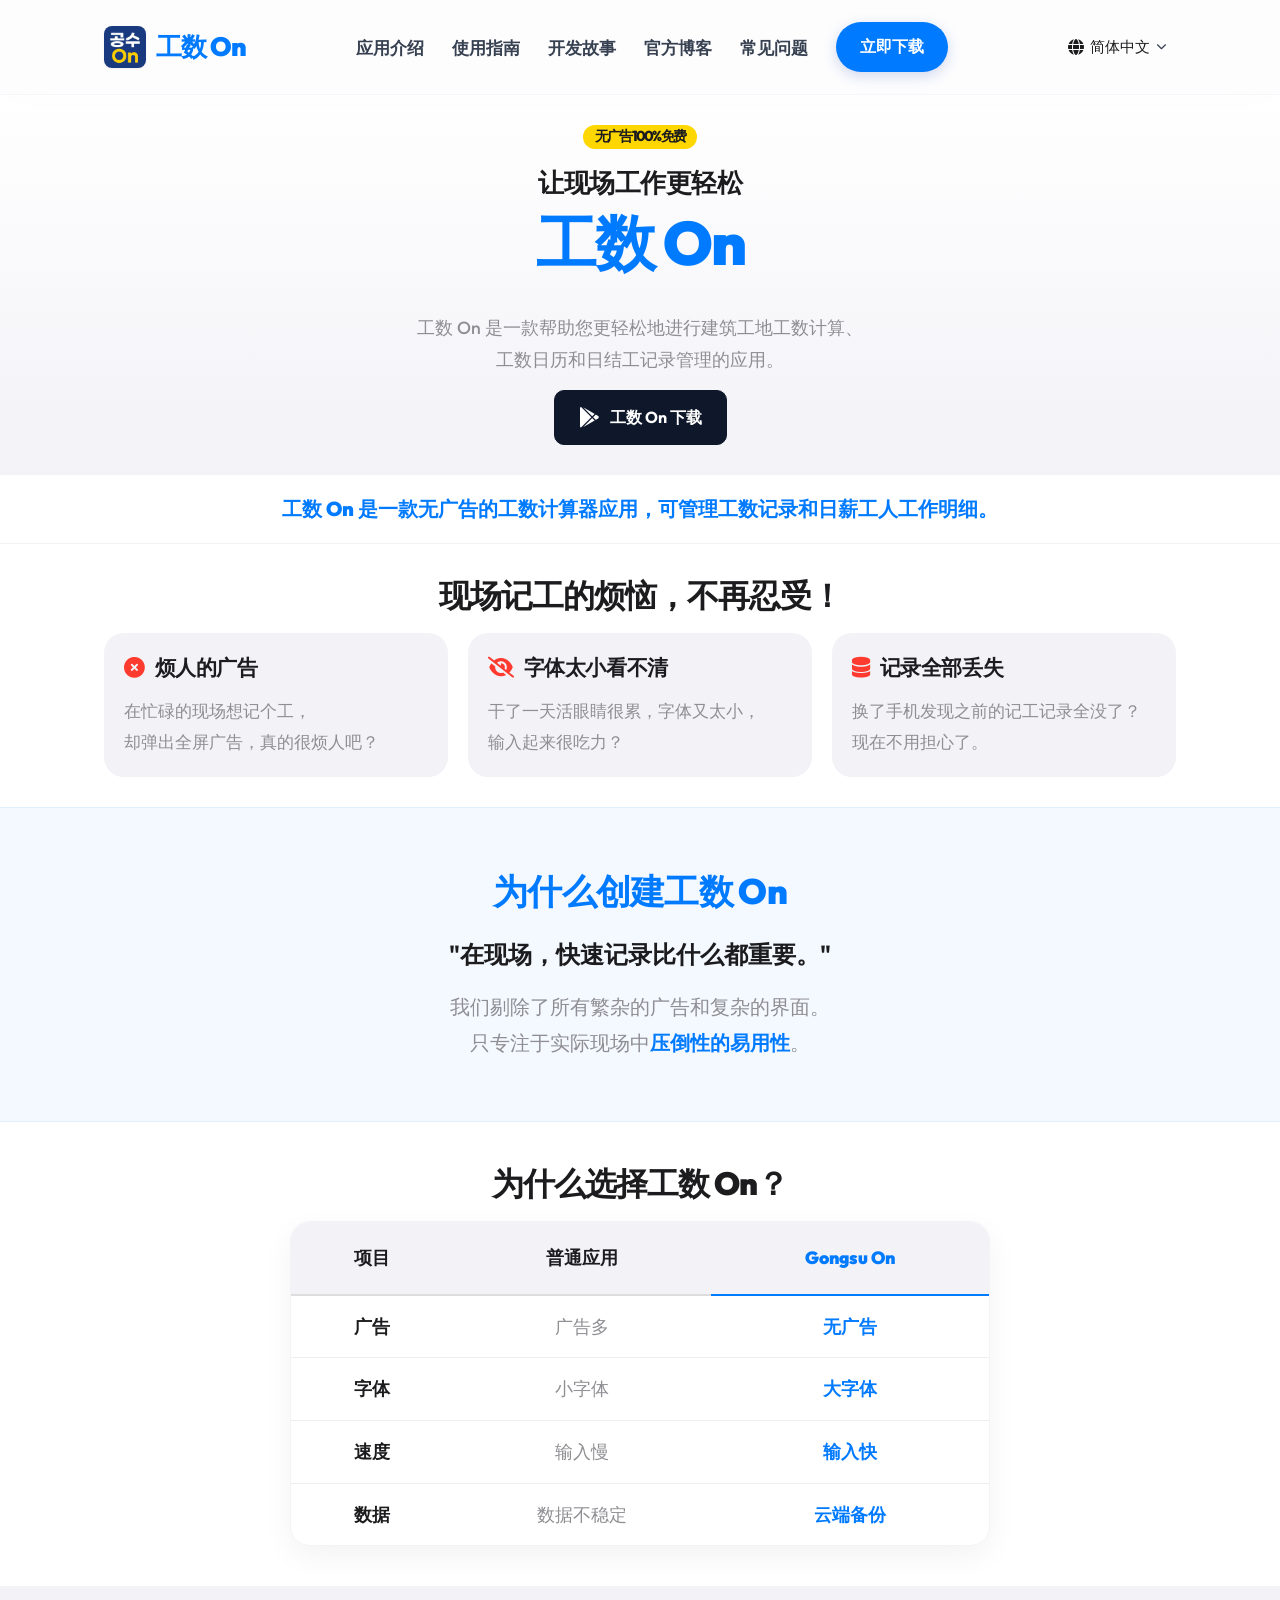
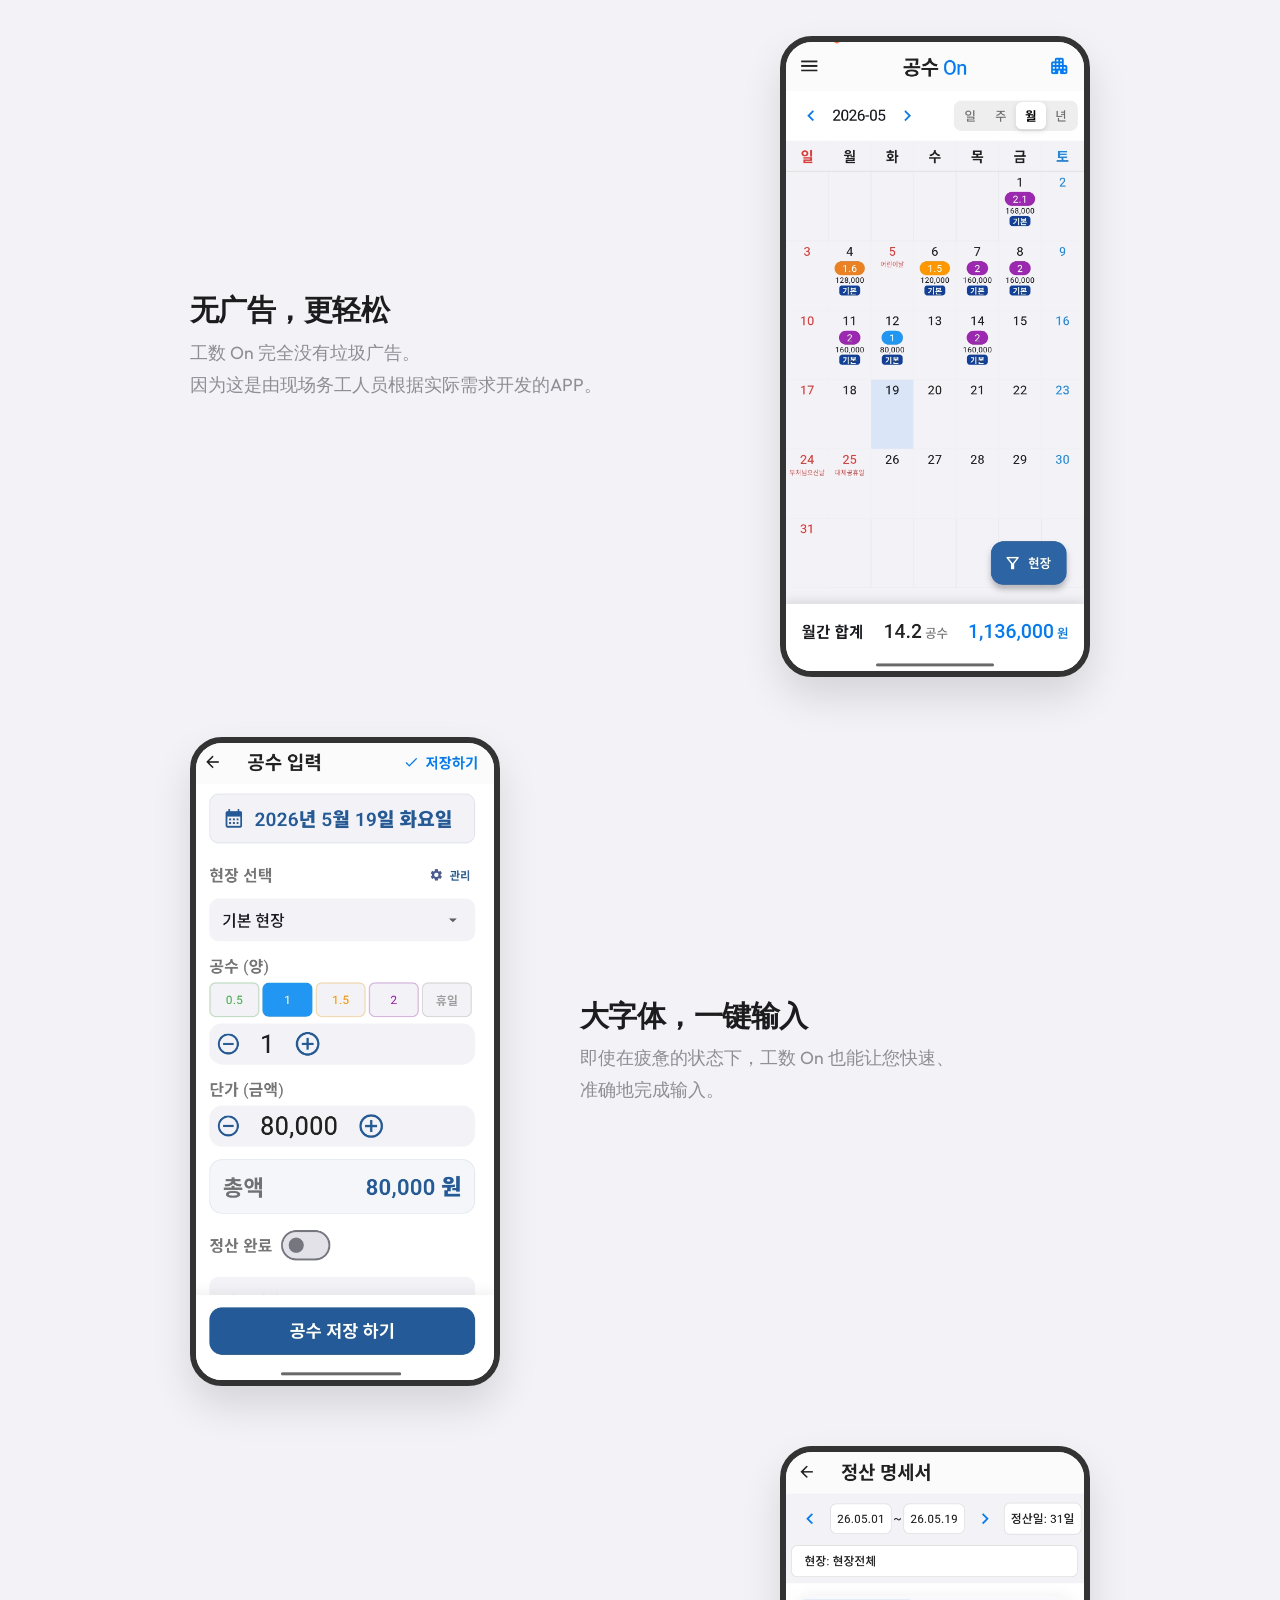
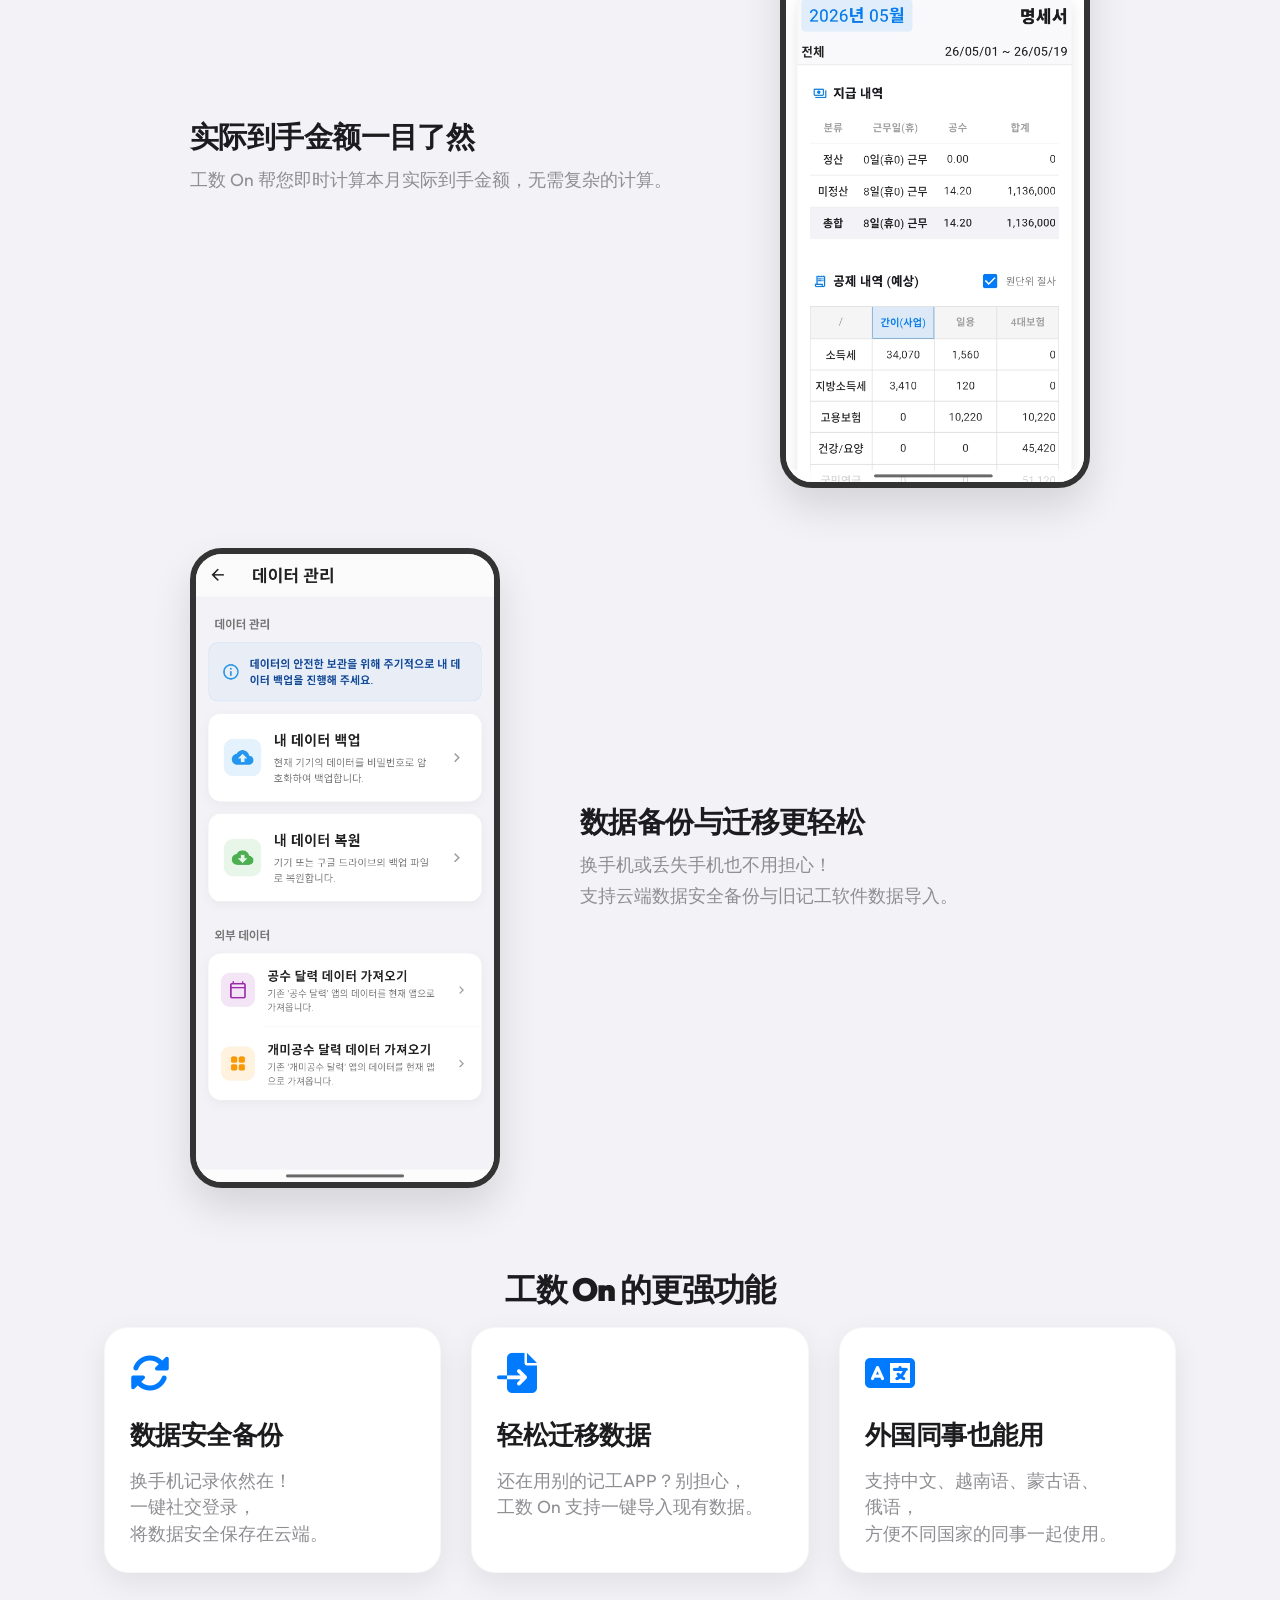
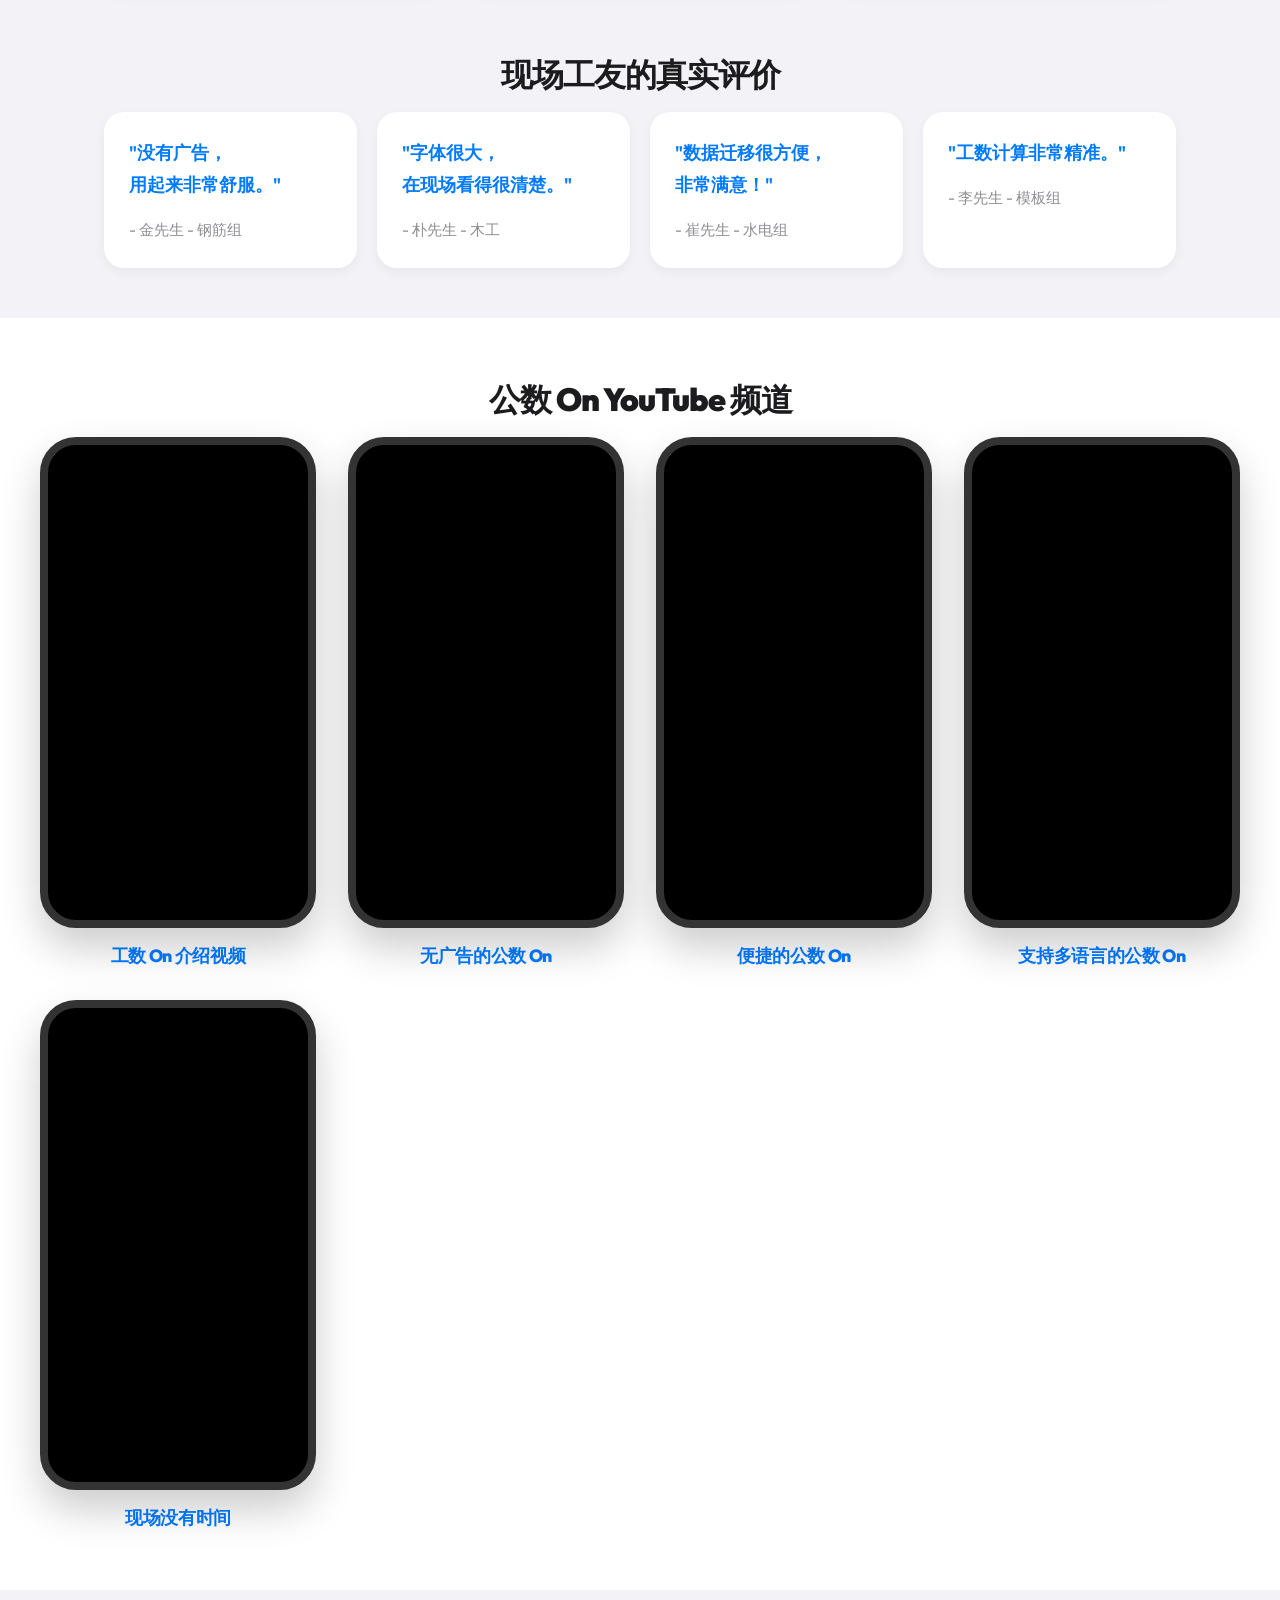
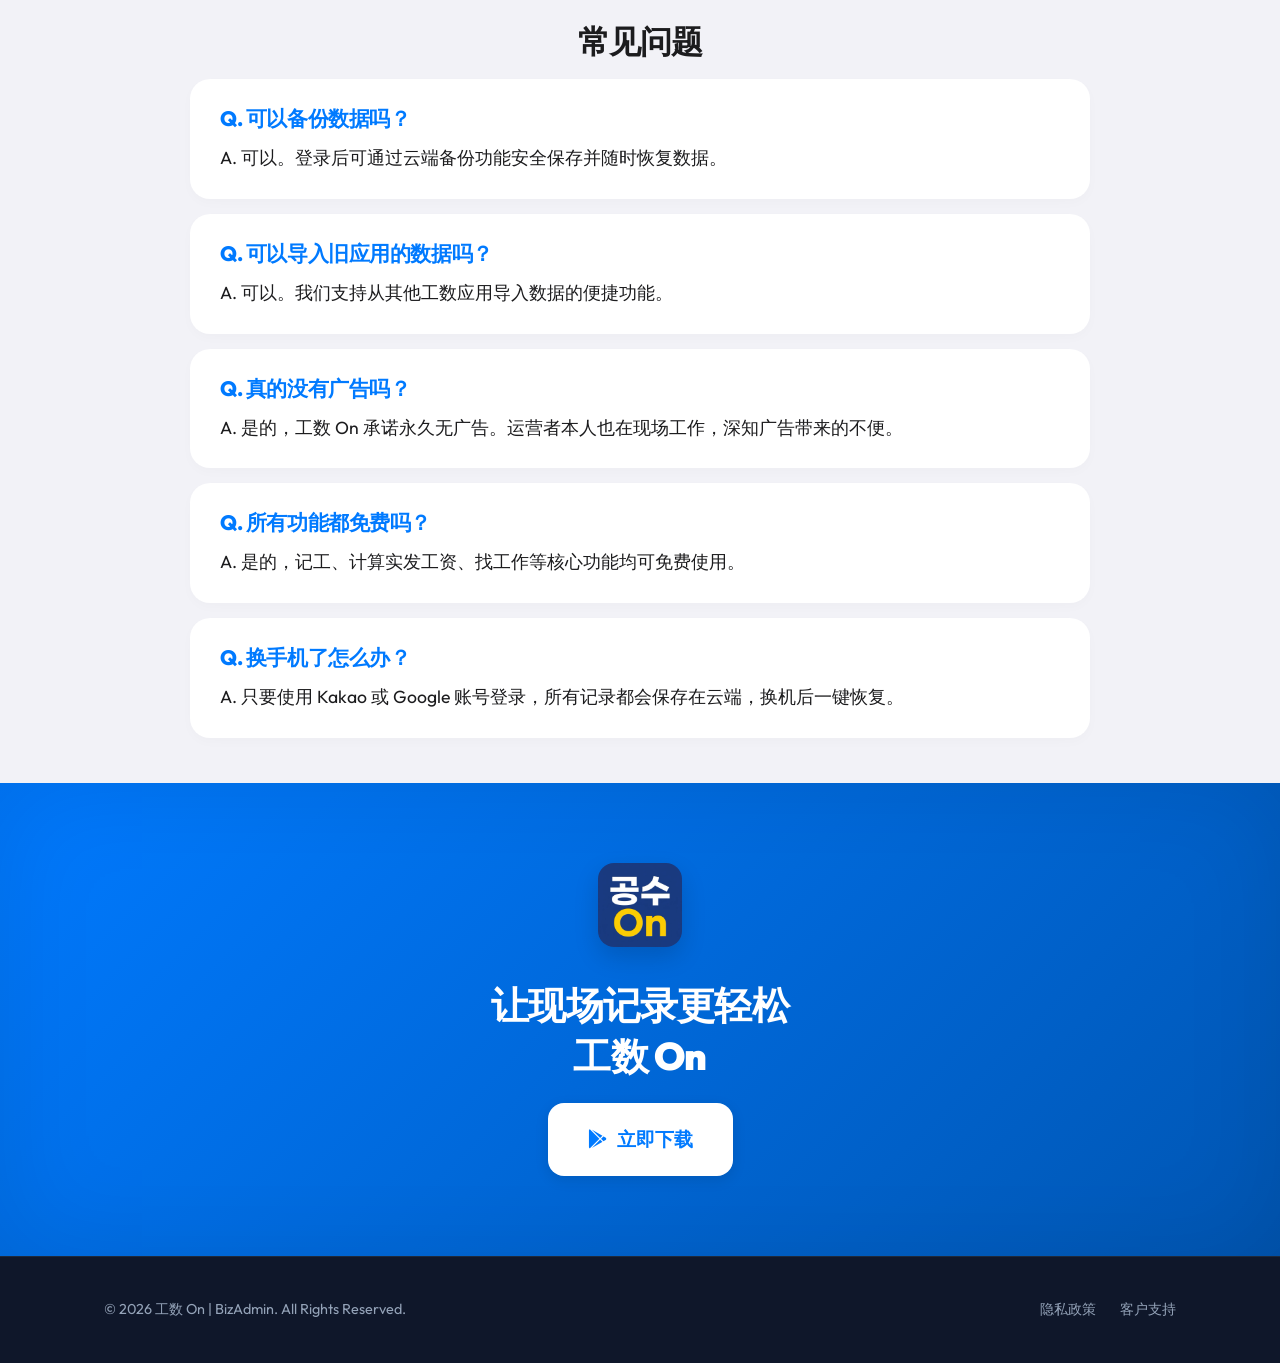
==== commit 23f7f4b5: "fix: 다국어(중국어, 몽골어, 러시아어, 베트남어) 페이지의 광고 없음 섹션 스크린샷 이미지 오류 수정 (screenshot_calendar.png로 변경)" ====
--- a/cn/index.html
+++ b/cn/index.html
@@ -600,7 +600,7 @@
                         <p>工数 On 完全没有垃圾广告。因为这是由现场务工人员根据实际需求开发的APP。</p>
                     </div>
                     <div class="proof-img">
-                        <img src="../assets/images/screenshot_noads.png" alt="工数 On 记工日历画面" loading="lazy">
+                        <img src="../assets/images/screenshot_calendar.png" alt="工数 On 记工日历画面" loading="lazy">
                     </div>
                 </div>
 
